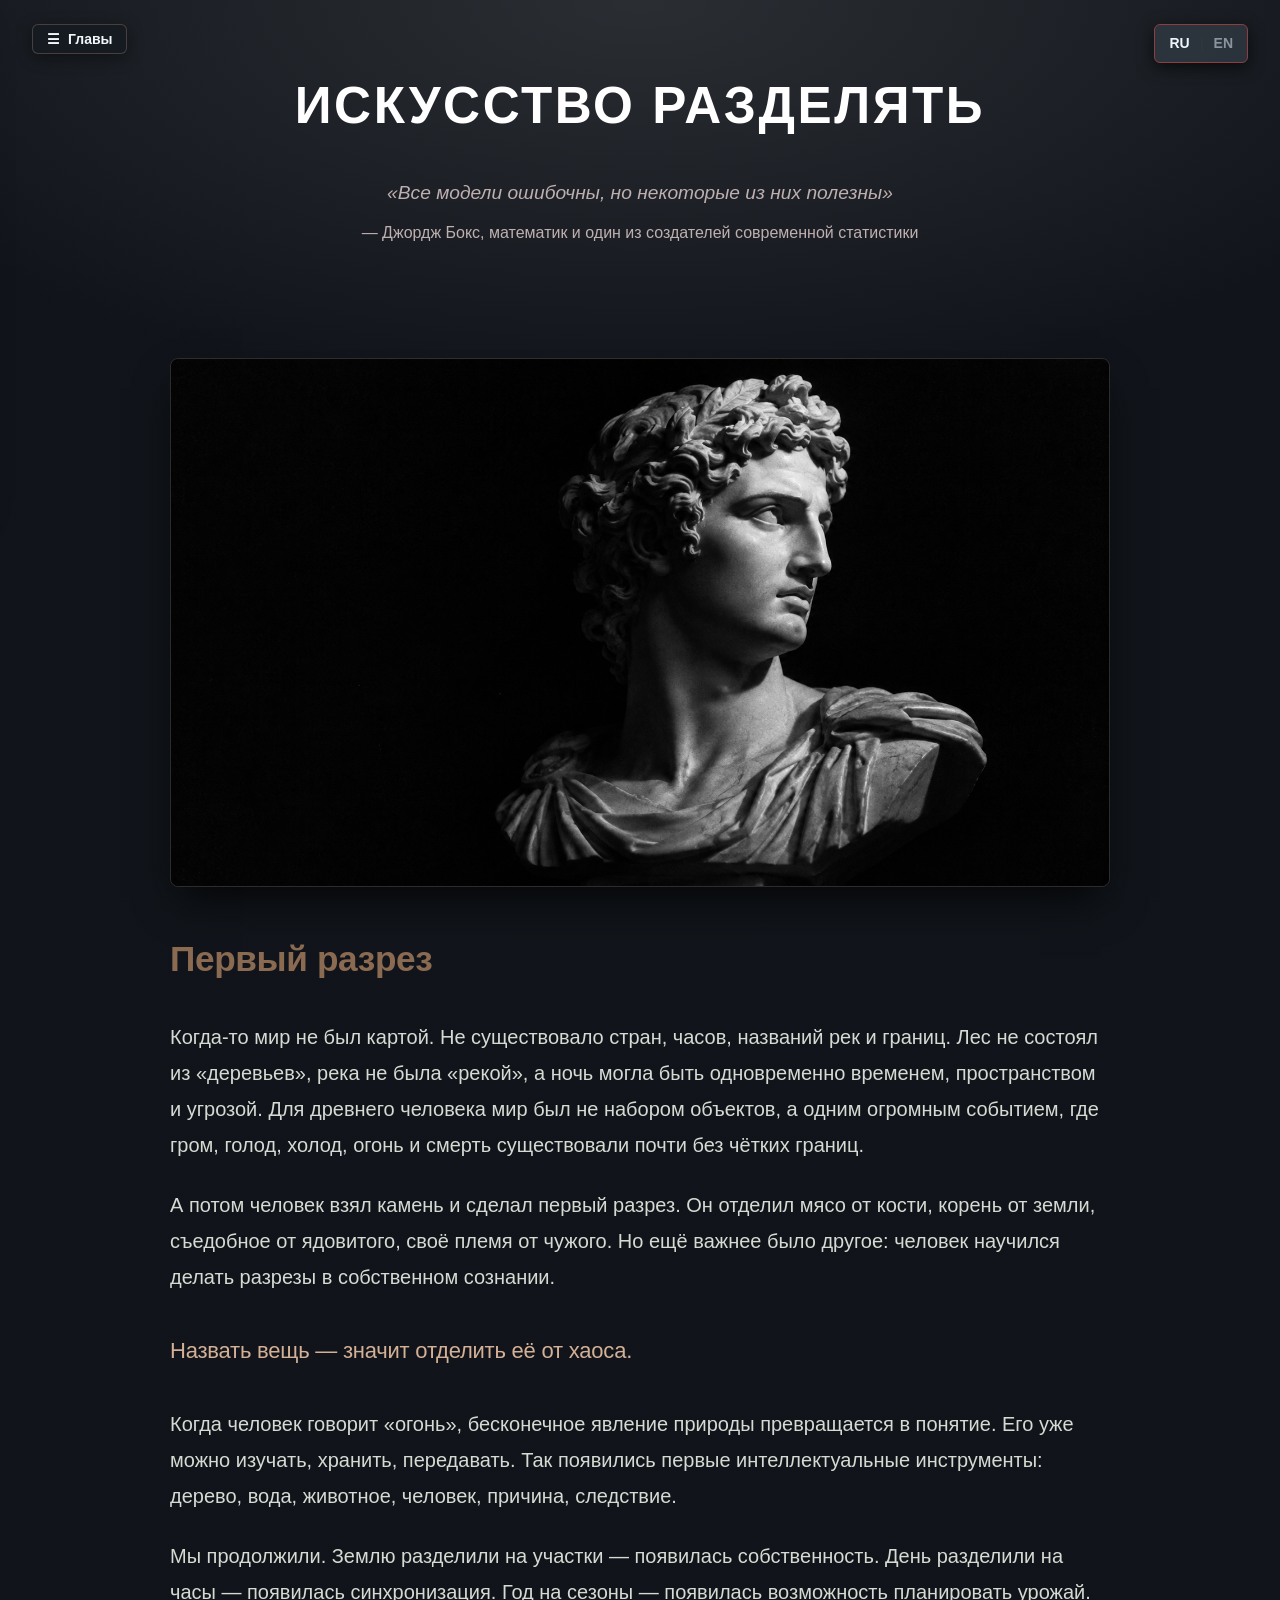
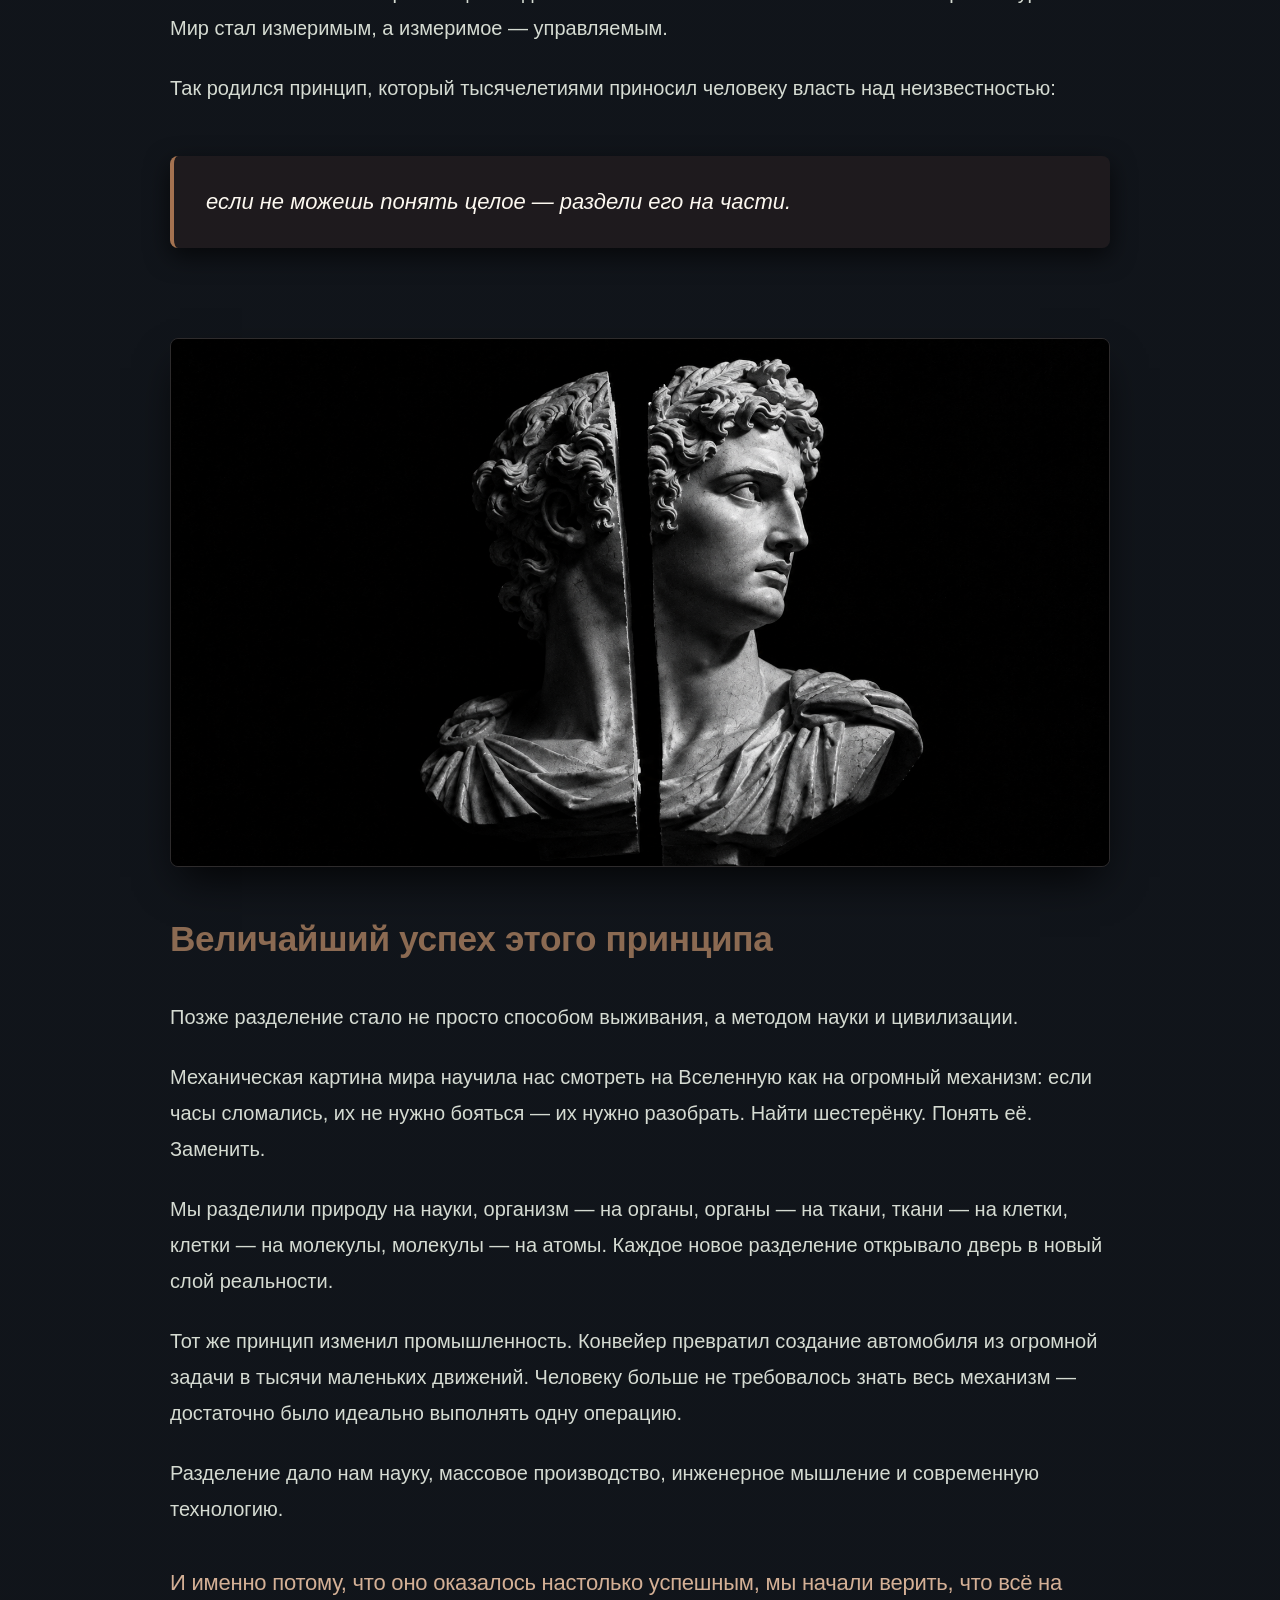
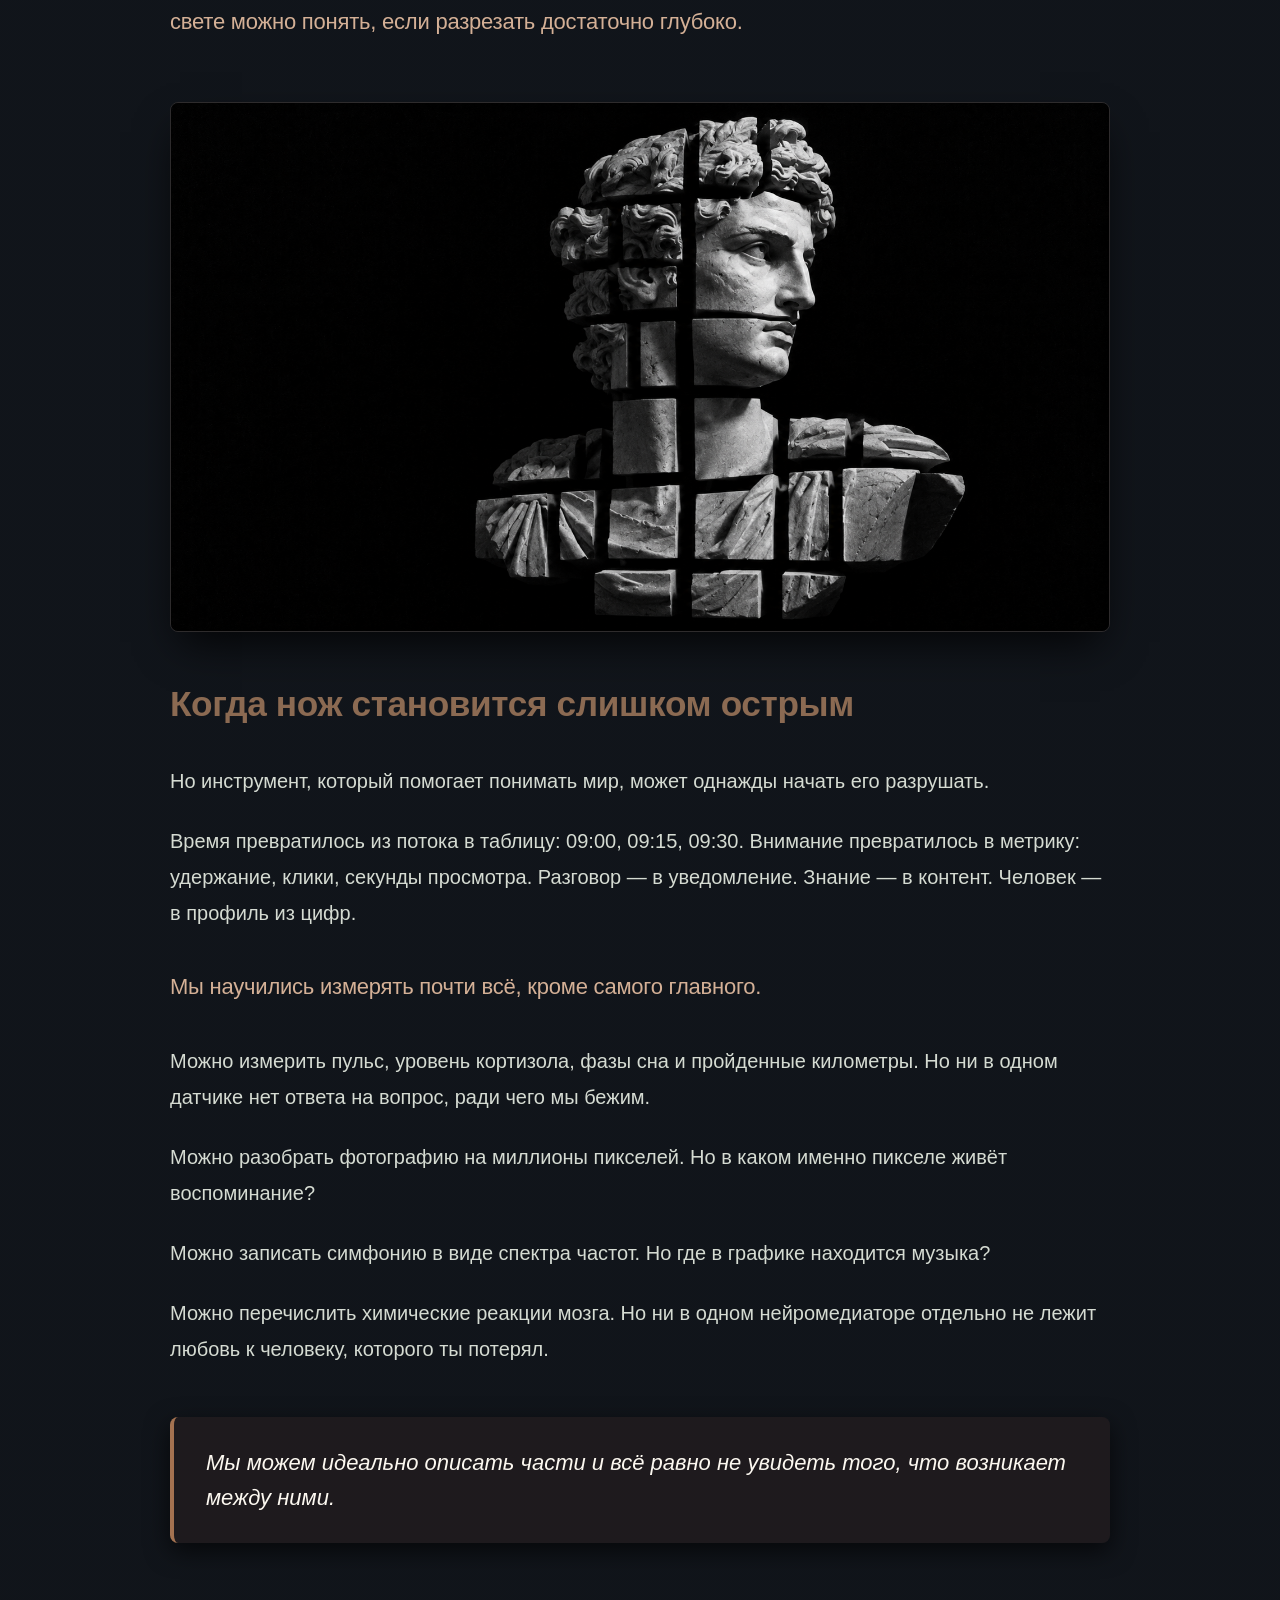
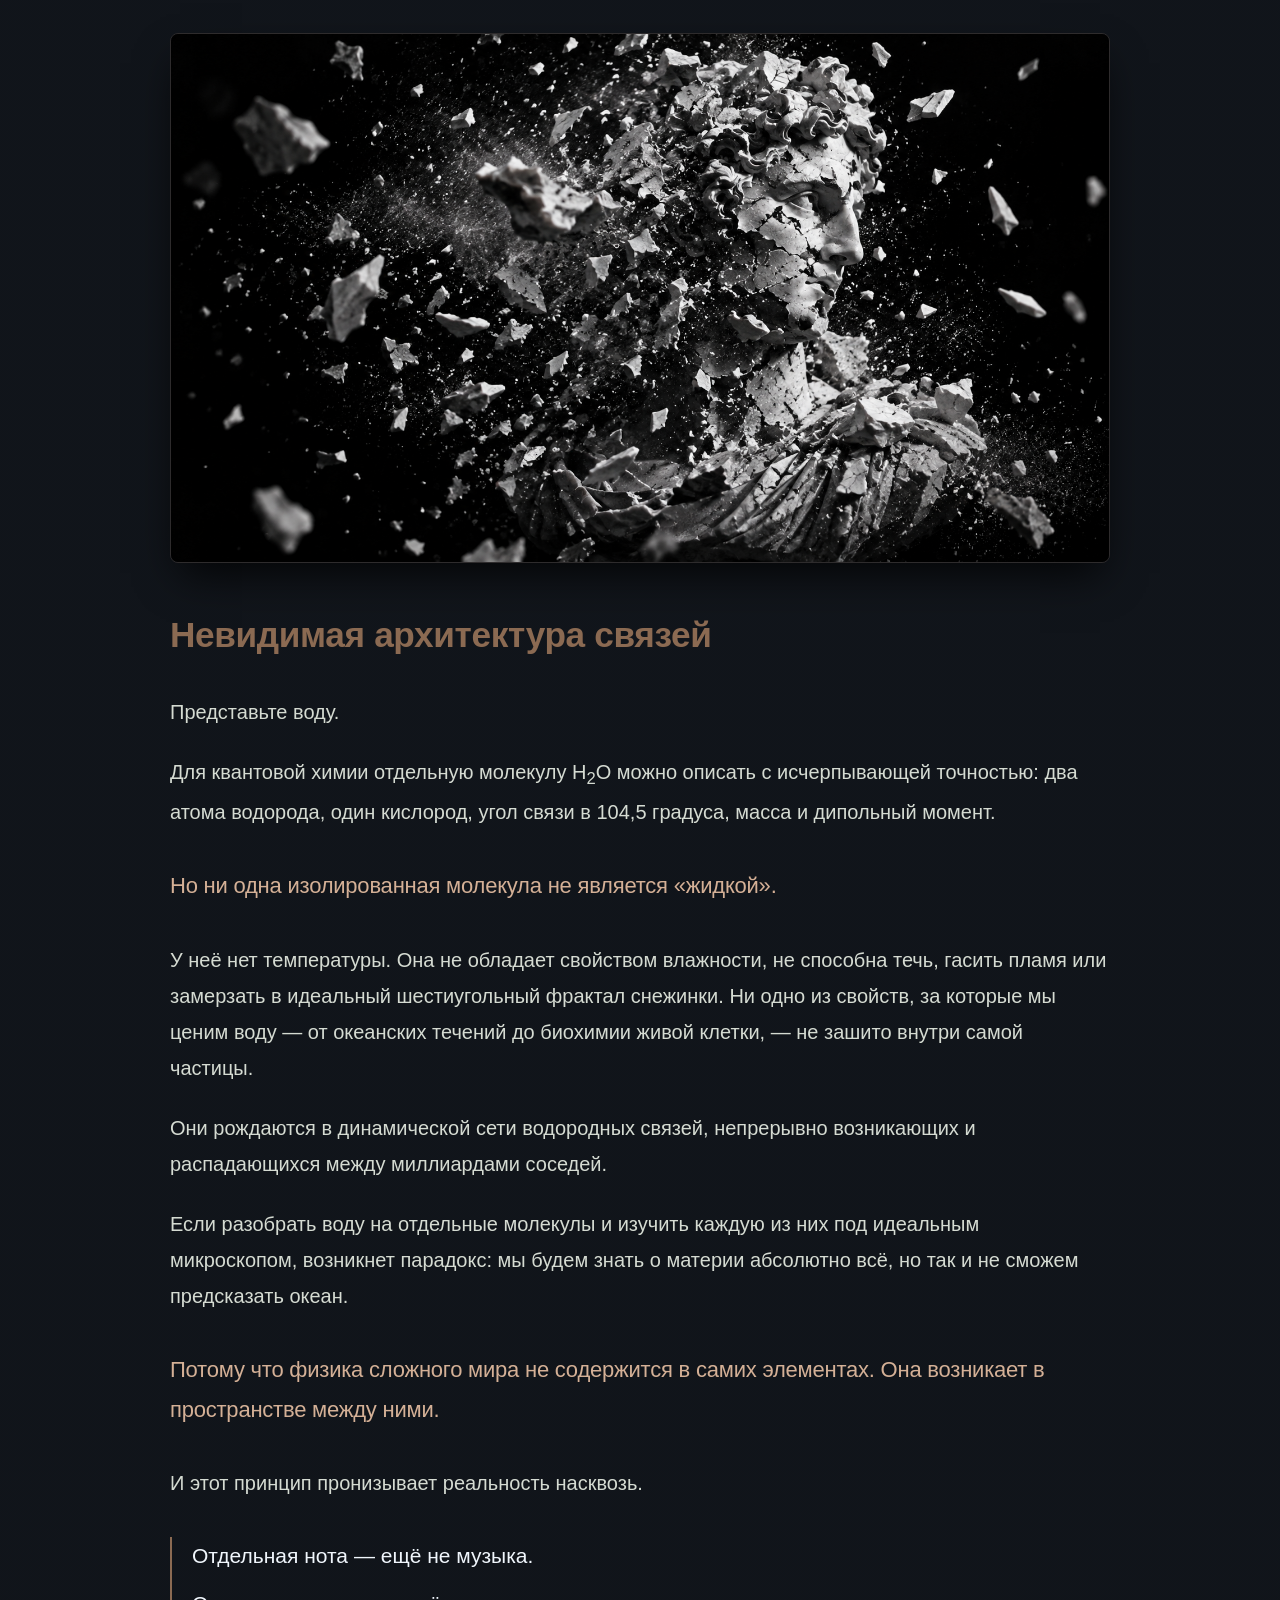
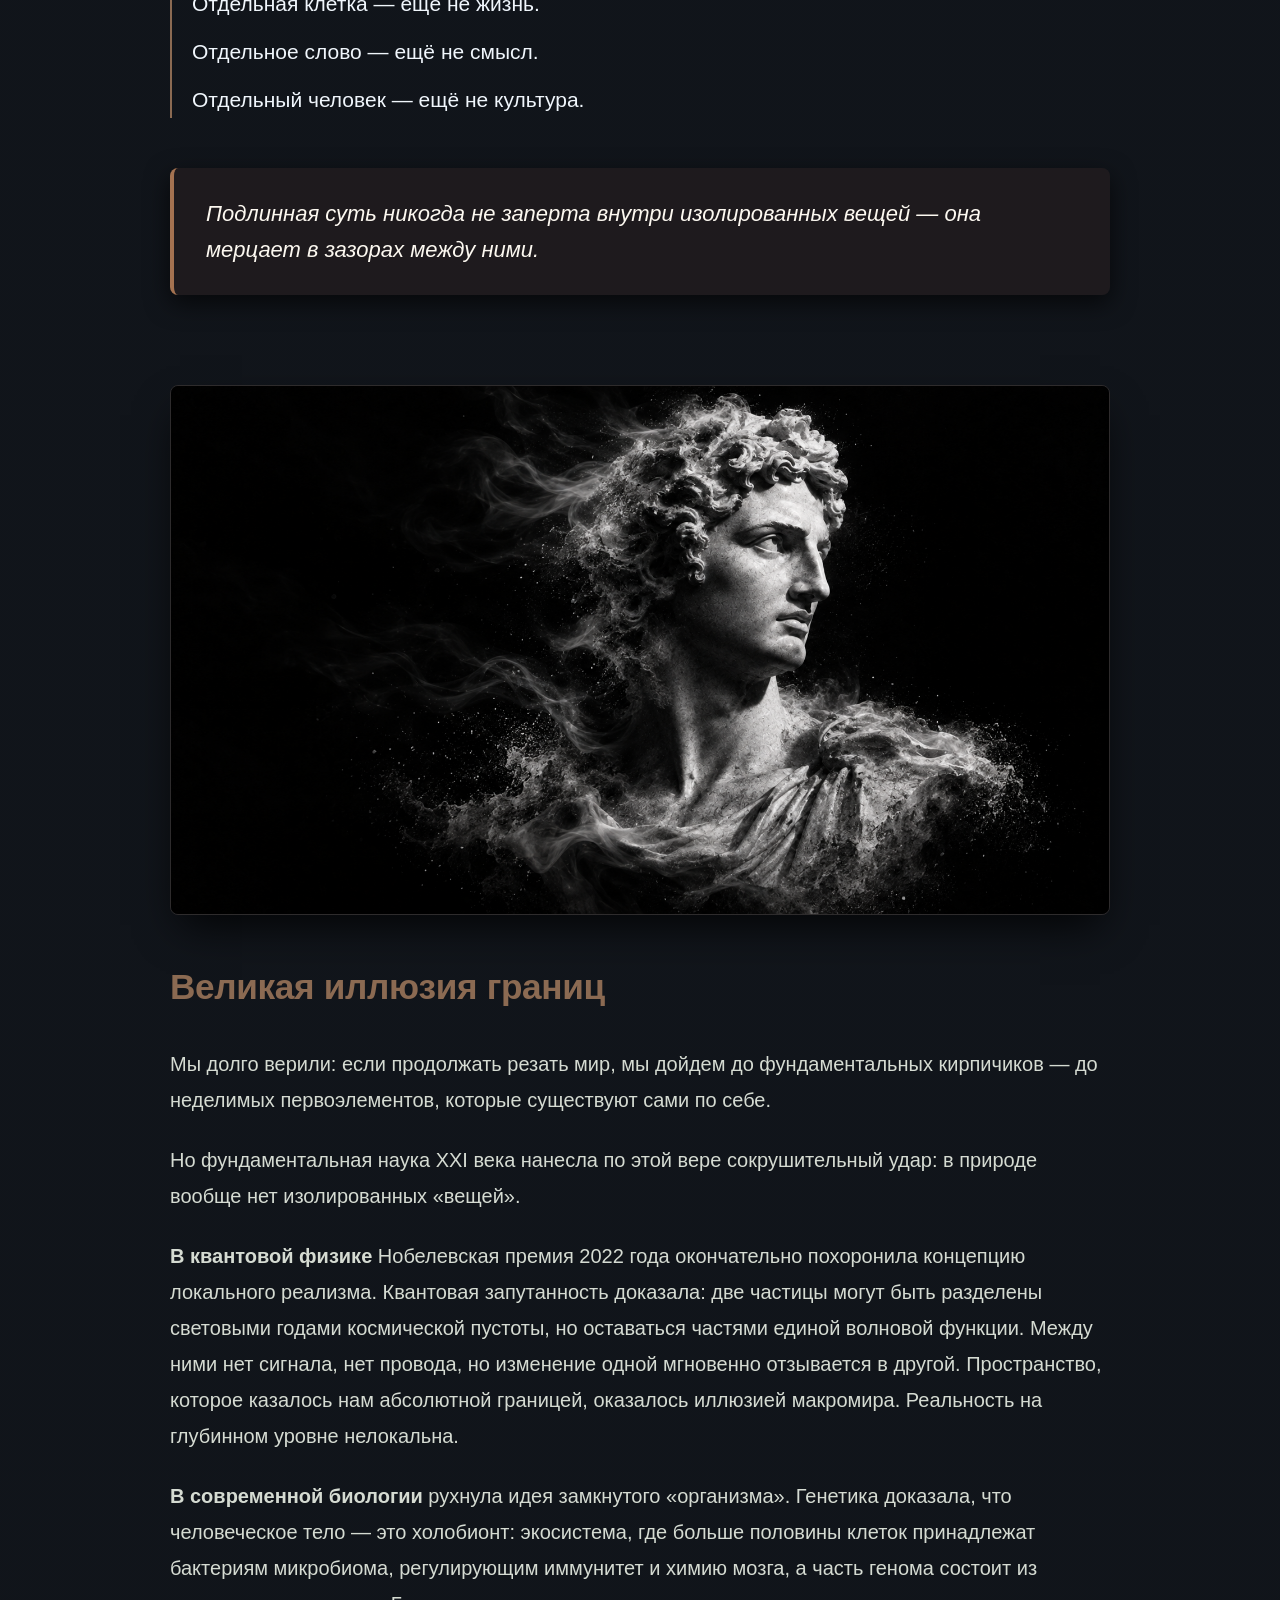
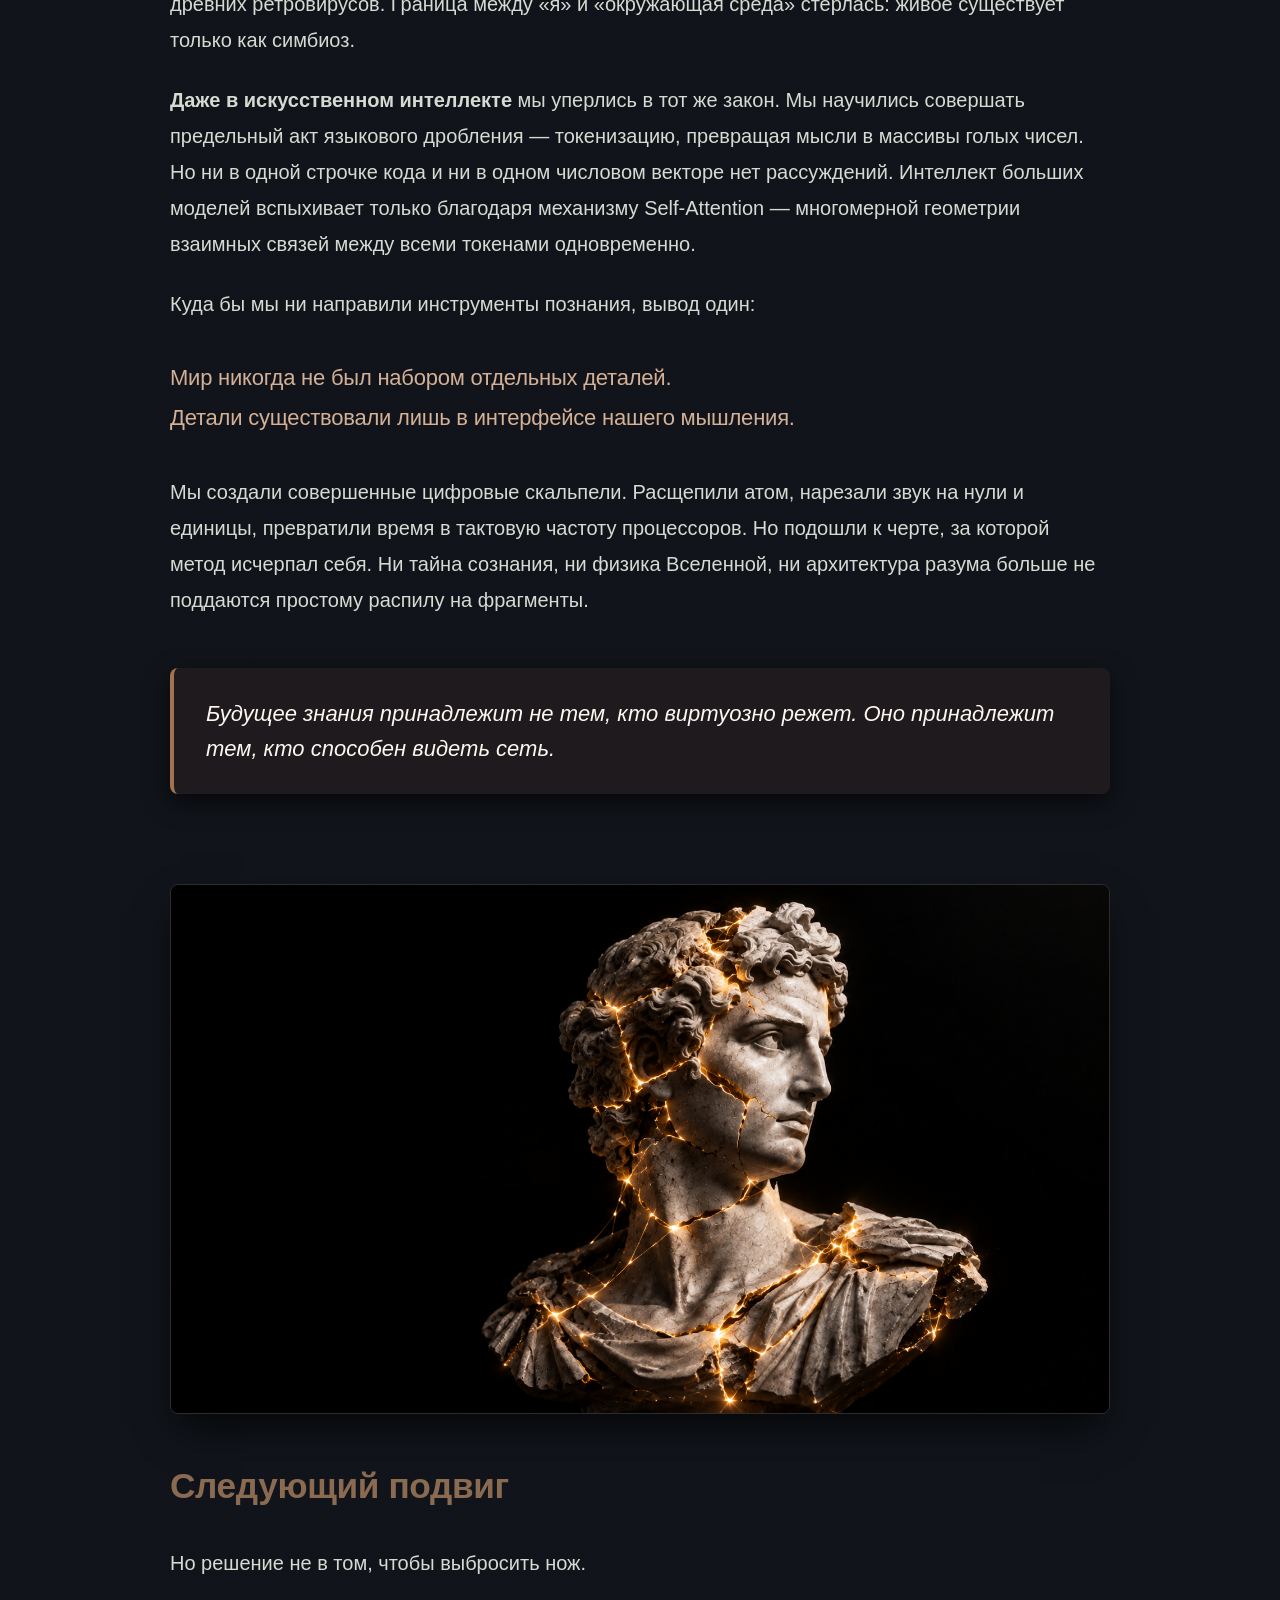
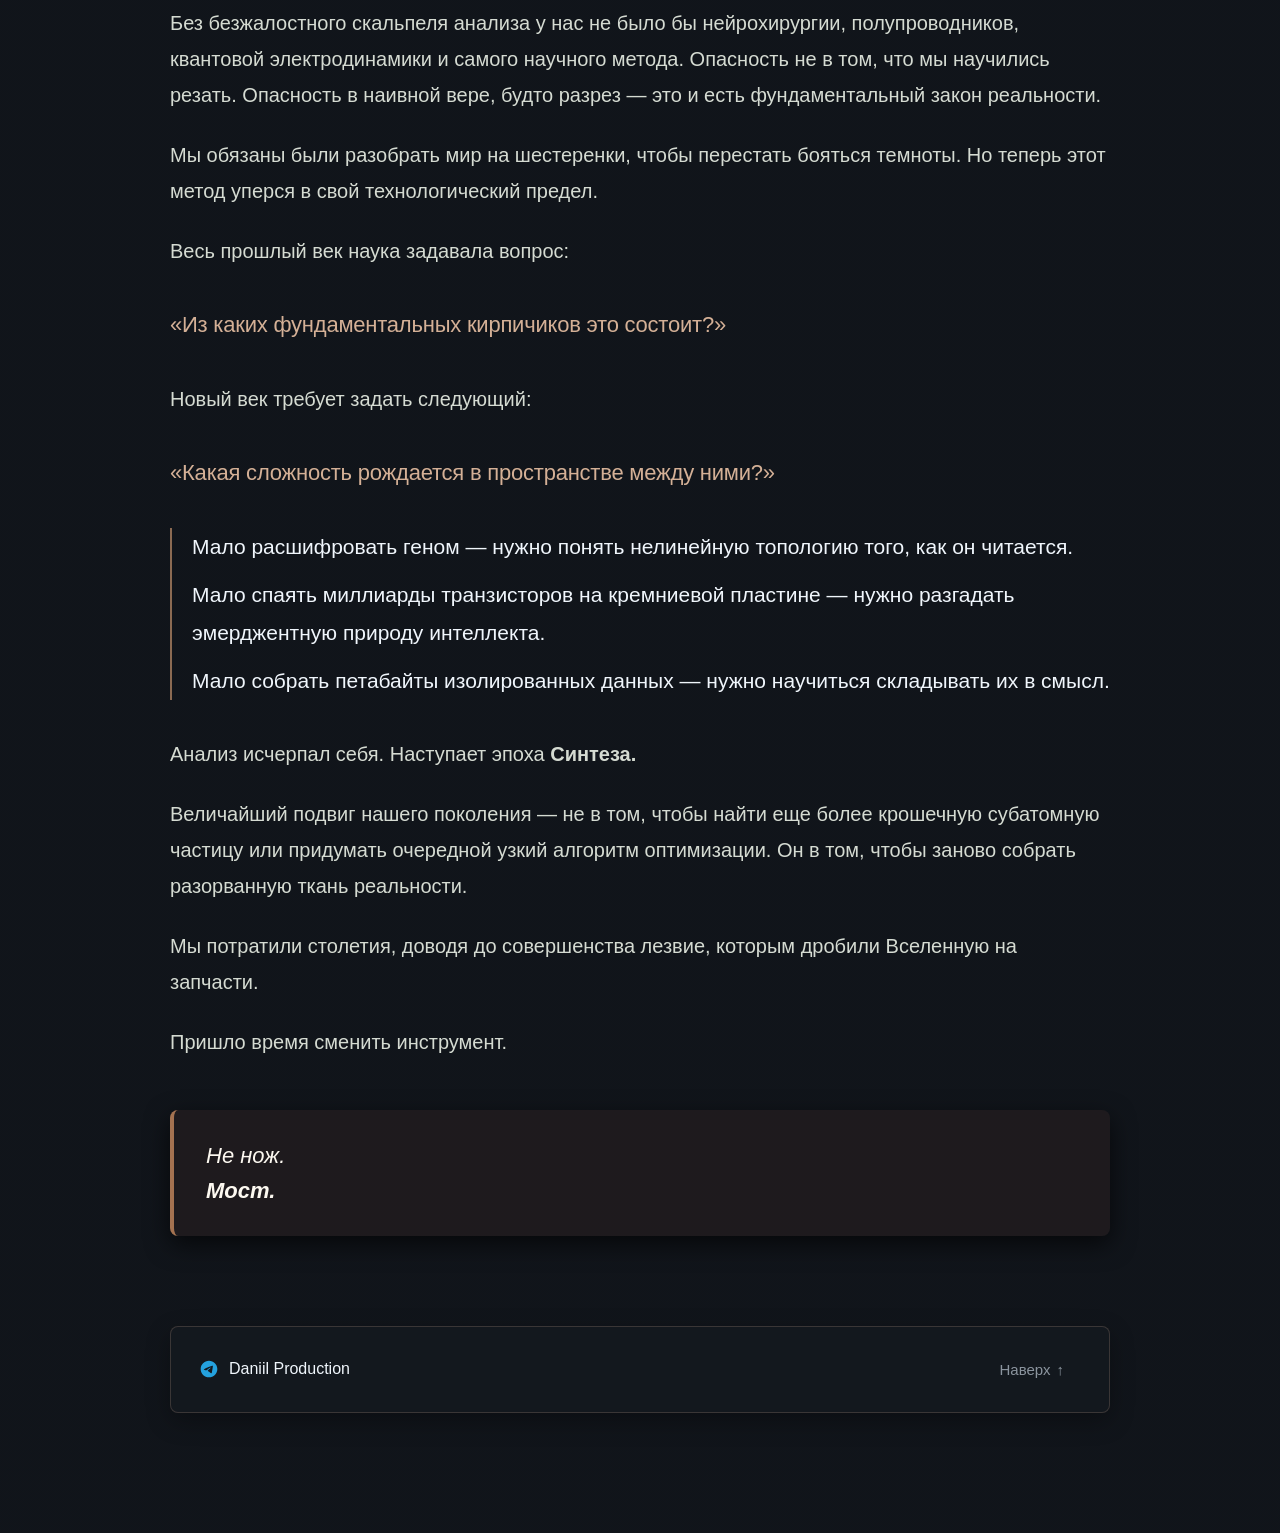
==== ru/index.html @ e8a57558 "Add files via upload" ====
<!DOCTYPE html>
<html lang="ru">
<head>
    <meta charset="UTF-8">
    <meta name="viewport" content="width=device-width, initial-scale=1.0">
    <meta name="description" content="Тысячелетиями человек подчинял мир с помощью одного правила: если не можешь понять целое — раздели его на части. Но что происходит, когда разрез доходит до предела?">
    <meta name="robots" content="index, follow">
    <meta name="yandex-verification" content="59affaaf15dfb2dc" />
    <meta property="og:title" content="Искусство разделять">
    <meta property="og:description" content="Тысячелетиями человек подчинял мир с помощью одного правила: если не можешь понять целое — раздели его на части. Но что происходит, когда разрез доходит до предела?">
    <meta property="og:type" content="website">
    <meta property="og:url" content="https://division.daniilproduction.com/ru/">
    <meta property="og:image" content="https://division.daniilproduction.com/img/1.png">
    <meta property="og:image:width" content="1024">
    <meta property="og:image:height" content="1024">

    <meta name="twitter:card" content="summary_large_image">
    <meta name="twitter:title" content="Искусство разделять">
    <meta name="twitter:description" content="Тысячелетиями человек подчинял мир с помощью одного правила: если не можешь понять целое — раздели его на части. Но что происходит, когда разрез доходит до предела?">
    <meta name="twitter:image" content="https://division.daniilproduction.com/img/1.png">

    <title>Искусство разделять</title>
    <link rel="icon" href="/img/icon.svg" type="image/svg+xml">
    <link rel="stylesheet" href="/style.css">

    <link rel="canonical" href="https://division.daniilproduction.com/ru/">
    <link rel="alternate" hreflang="ru" href="https://division.daniilproduction.com/ru/">
    <link rel="alternate" hreflang="en" href="https://division.daniilproduction.com/">
    <link rel="alternate" hreflang="x-default" href="https://division.daniilproduction.com/">

    <script type="application/ld+json">
    {
        "@context": "https://schema.org",
        "@type": "Article",
        "headline": "Искусство разделять",
        "image": "https://division.daniilproduction.com/img/1.png",
        "inLanguage": "ru",
        "author": {
            "@type": "Person",
            "name": "Daniil"
        },
        "publisher": {
            "@type": "Organization",
            "name": "Daniil Production"
        }
    }
    </script>
</head>

<body>
    <button id="menu-toggle" class="menu-toggle-btn" aria-label="Открыть оглавление">
        <span class="menu-icon">☰</span>
        <span class="menu-text">Главы</span>
    </button>
    <div id="sidebar-overlay" class="sidebar-overlay"></div>
    <aside id="sidebar" class="sidebar-card">
        <div class="sidebar-header">
            <span class="sidebar-title">ОГЛАВЛЕНИЕ</span>
            <button id="menu-close" class="sidebar-close-btn">&times;</button>
        </div>
        
        <nav class="sidebar-nav">
            <a href="#chapter-1" class="sidebar-link">
                <span class="ch-num">1</span>
                <span class="ch-name">Первый разрез</span>
            </a>
            <a href="#chapter-2" class="sidebar-link">
                <span class="ch-num">2</span>
                <span class="ch-name">Величайший успех</span>
            </a>
            <a href="#chapter-3" class="sidebar-link">
                <span class="ch-num">3</span>
                <span class="ch-name">Слишком острый нож</span>
            </a>
            <a href="#chapter-4" class="sidebar-link">
                <span class="ch-num">4</span>
                <span class="ch-name">Архитектура связей</span>
            </a>
            <a href="#chapter-5" class="sidebar-link">
                <span class="ch-num">5</span>
                <span class="ch-name">Иллюзия границ</span>
            </a>
            <a href="#chapter-6" class="sidebar-link">
                <span class="ch-num">6</span>
                <span class="ch-name">Следующий подвиг</span>
            </a>
        </nav>
    </aside>

    <div id="progress-bar"></div>
    <div class="top-lang-switch">
        <a class="lang-btn active">RU</a>
        <span class="lang-divider">|</span>
        <a href="/" class="lang-btn">EN</a>
    </div>
    <header>
        <h1>ИСКУССТВО РАЗДЕЛЯТЬ</h1>
        <blockquote class="epigraph">
            <p class="epigraph-text">«Все модели ошибочны, но некоторые из них полезны»</p>
            <cite class="epigraph-author">— Джордж Бокс, математик и один из создателей современной статистики</cite>
        </blockquote>
    </header>

    <main class="container">
        <section class="chapter" id="chapter-1">
            <img src="/img/1.png" alt="Первый разрез" class="chapter-img">
            <h2>Первый разрез</h2>
            <p>Когда-то мир не был картой. Не существовало стран, часов, названий рек и границ. Лес не состоял из «деревьев», река не была «рекой», а ночь могла быть одновременно временем, пространством и угрозой. Для древнего человека мир был не набором объектов, а одним огромным событием, где гром, голод, холод, огонь и смерть существовали почти без чётких границ.</p>
            <p>А потом человек взял камень и сделал первый разрез. Он отделил мясо от кости, корень от земли, съедобное от ядовитого, своё племя от чужого. Но ещё важнее было другое: человек научился делать разрезы в собственном сознании.</p>
            <p class="highlight">Назвать вещь — значит отделить её от хаоса.</p>
            <p>Когда человек говорит «огонь», бесконечное явление природы превращается в понятие. Его уже можно изучать, хранить, передавать. Так появились первые интеллектуальные инструменты: дерево, вода, животное, человек, причина, следствие.</p>
            <p>Мы продолжили. Землю разделили на участки — появилась собственность. День разделили на часы — появилась синхронизация. Год на сезоны — появилась возможность планировать урожай. Мир стал измеримым, а измеримое — управляемым.</p>
            <p>Так родился принцип, который тысячелетиями приносил человеку власть над неизвестностью:</p>
            <blockquote class="manifesto">
                <p>если не можешь понять целое — раздели его на части.</p>
            </blockquote>
        </section>

        <section class="chapter" id="chapter-2">
            <img src="/img/2.png" alt="Величайший успех этого принципа" class="chapter-img">
            <h2>Величайший успех этого принципа</h2>
            <p>Позже разделение стало не просто способом выживания, а методом науки и цивилизации.</p>
            <p>Механическая картина мира научила нас смотреть на Вселенную как на огромный механизм: если часы сломались, их не нужно бояться — их нужно разобрать. Найти шестерёнку. Понять её. Заменить.</p>
            <p>Мы разделили природу на науки, организм — на органы, органы — на ткани, ткани — на клетки, клетки — на молекулы, молекулы — на атомы. Каждое новое разделение открывало дверь в новый слой реальности.</p>
            <p>Тот же принцип изменил промышленность. Конвейер превратил создание автомобиля из огромной задачи в тысячи маленьких движений. Человеку больше не требовалось знать весь механизм — достаточно было идеально выполнять одну операцию.</p>
            <p>Разделение дало нам науку, массовое производство, инженерное мышление и современную технологию.</p>
            <p class="highlight">И именно потому, что оно оказалось настолько успешным, мы начали верить, что всё на свете можно понять, если разрезать достаточно глубоко.</p>
        </section>

        <section class="chapter" id="chapter-3">
            <img src="/img/3.png" alt="Когда нож становится слишком острым" class="chapter-img">
            <h2>Когда нож становится слишком острым</h2>
            <p>Но инструмент, который помогает понимать мир, может однажды начать его разрушать.</p>
            <p>Время превратилось из потока в таблицу: 09:00, 09:15, 09:30. Внимание превратилось в метрику: удержание, клики, секунды просмотра. Разговор — в уведомление. Знание — в контент. Человек — в профиль из цифр.</p>
            <p class="highlight">Мы научились измерять почти всё, кроме самого главного.</p>
            <p>Можно измерить пульс, уровень кортизола, фазы сна и пройденные километры. Но ни в одном датчике нет ответа на вопрос, ради чего мы бежим.</p>
            <p>Можно разобрать фотографию на миллионы пикселей. Но в каком именно пикселе живёт воспоминание?</p>
            <p>Можно записать симфонию в виде спектра частот. Но где в графике находится музыка?</p>
            <p>Можно перечислить химические реакции мозга. Но ни в одном нейромедиаторе отдельно не лежит любовь к человеку, которого ты потерял.</p>
            <blockquote class="manifesto">
                <p>Мы можем идеально описать части и всё равно не увидеть того, что возникает между ними.</p>
            </blockquote>
        </section>


        <section class="chapter" id="chapter-4">
            <img src="/img/4.png" alt="Невидимая архитектура связей" class="chapter-img">
            <h2>Невидимая архитектура связей</h2>
            <p>Представьте воду.</p>
            <p>Для квантовой химии отдельную молекулу H<sub>2</sub>O можно описать с исчерпывающей точностью: два атома водорода, один кислород, угол связи в 104,5 градуса, масса и дипольный момент.</p>
            <p class="highlight">Но ни одна изолированная молекула не является «жидкой».</p>
            <p>У неё нет температуры. Она не обладает свойством влажности, не способна течь, гасить пламя или замерзать в идеальный шестиугольный фрактал снежинки. Ни одно из свойств, за которые мы ценим воду — от океанских течений до биохимии живой клетки, — не зашито внутри самой частицы.</p>
            <p>Они рождаются в динамической сети водородных связей, непрерывно возникающих и распадающихся между миллиардами соседей.</p>
            <p>Если разобрать воду на отдельные молекулы и изучить каждую из них под идеальным микроскопом, возникнет парадокс: мы будем знать о материи абсолютно всё, но так и не сможем предсказать океан.</p>
            <p class="highlight">Потому что физика сложного мира не содержится в самих элементах. Она возникает в пространстве между ними.</p>
            <p>И этот принцип пронизывает реальность насквозь.</p>
            <div class="rhythm-block">
                <p>Отдельная нота — ещё не музыка.</p>
                <p>Отдельная клетка — ещё не жизнь.</p>
                <p>Отдельное слово — ещё не смысл.</p>
                <p>Отдельный человек — ещё не культура.</p>
            </div>
            <blockquote class="manifesto">
                <p>Подлинная суть никогда не заперта внутри изолированных вещей — она мерцает в зазорах между ними.</p>
            </blockquote>
        </section>

        <section class="chapter" id="chapter-5">
            <img src="/img/5.png" alt="Великая иллюзия границ" class="chapter-img">
            <h2>Великая иллюзия границ</h2>
            <p>Мы долго верили: если продолжать резать мир, мы дойдем до фундаментальных кирпичиков — до неделимых первоэлементов, которые существуют сами по себе.</p>
            <p>Но фундаментальная наука XXI века нанесла по этой вере сокрушительный удар: в природе вообще нет изолированных «вещей».</p>
            <p><strong>В квантовой физике</strong> Нобелевская премия 2022 года окончательно похоронила концепцию локального реализма. Квантовая запутанность доказала: две частицы могут быть разделены световыми годами космической пустоты, но оставаться частями единой волновой функции. Между ними нет сигнала, нет провода, но изменение одной мгновенно отзывается в другой. Пространство, которое казалось нам абсолютной границей, оказалось иллюзией макромира. Реальность на глубинном уровне нелокальна.</p>
            <p><strong>В современной биологии</strong> рухнула идея замкнутого «организма». Генетика доказала, что человеческое тело — это холобионт: экосистема, где больше половины клеток принадлежат бактериям микробиома, регулирующим иммунитет и химию мозга, а часть генома состоит из древних ретровирусов. Граница между «я» и «окружающая среда» стерлась: живое существует только как симбиоз.</p>
            <p><strong>Даже в искусственном интеллекте</strong> мы уперлись в тот же закон. Мы научились совершать предельный акт языкового дробления — токенизацию, превращая мысли в массивы голых чисел. Но ни в одной строчке кода и ни в одном числовом векторе нет рассуждений. Интеллект больших моделей вспыхивает только благодаря механизму Self-Attention — многомерной геометрии взаимных связей между всеми токенами одновременно.</p>
            <p>Куда бы мы ни направили инструменты познания, вывод один:</p>
            <p class="highlight">Мир никогда не был набором отдельных деталей.<br>Детали существовали лишь в интерфейсе нашего мышления.</p>
            <p>Мы создали совершенные цифровые скальпели. Расщепили атом, нарезали звук на нули и единицы, превратили время в тактовую частоту процессоров. Но подошли к черте, за которой метод исчерпал себя. Ни тайна сознания, ни физика Вселенной, ни архитектура разума больше не поддаются простому распилу на фрагменты.</p>
            <blockquote class="manifesto">
                <p>Будущее знания принадлежит не тем, кто виртуозно режет. Оно принадлежит тем, кто способен видеть сеть.</p>
            </blockquote>
        </section>

        <section class="chapter" id="chapter-6">
            <img src="/img/6.png" alt="Следующий подвиг" class="chapter-img">
            <h2>Следующий подвиг</h2>
            <p>Но решение не в том, чтобы выбросить нож.</p>
            <p>Без безжалостного скальпеля анализа у нас не было бы нейрохирургии, полупроводников, квантовой электродинамики и самого научного метода. Опасность не в том, что мы научились резать. Опасность в наивной вере, будто разрез — это и есть фундаментальный закон реальности.</p>
            <p>Мы обязаны были разобрать мир на шестеренки, чтобы перестать бояться темноты. Но теперь этот метод уперся в свой технологический предел.</p>
            <p>Весь прошлый век наука задавала вопрос:</p>
            <p class="highlight">«Из каких фундаментальных кирпичиков это состоит?»</p>
            <p>Новый век требует задать следующий:</p>
            <p class="highlight">«Какая сложность рождается в пространстве между ними?»</p>
            <div class="rhythm-block">
                <p>Мало расшифровать геном — нужно понять нелинейную топологию того, как он читается.</p>
                <p>Мало спаять миллиарды транзисторов на кремниевой пластине — нужно разгадать эмерджентную природу интеллекта.</p>
                <p>Мало собрать петабайты изолированных данных — нужно научиться складывать их в смысл.</p>
            </div>
            <p>Анализ исчерпал себя. Наступает эпоха <strong>Синтеза.</strong></p>
            <p>Величайший подвиг нашего поколения — не в том, чтобы найти еще более крошечную субатомную частицу или придумать очередной узкий алгоритм оптимизации. Он в том, чтобы заново собрать разорванную ткань реальности.</p>
            <p>Мы потратили столетия, доводя до совершенства лезвие, которым дробили Вселенную на запчасти.</p>
            <p>Пришло время сменить инструмент.</p>
            <blockquote class="manifesto">
                <p>Не нож.<br><strong>Мост.</strong></p>
            </blockquote>
        </section>

        <footer class="site-footer">
            <a href="https://t.me/DaniilProduction" target="_blank" rel="noopener noreferrer" class="footer-tg">
                <svg width="20" height="20" viewBox="0 0 24 24" fill="currentColor">
                    <path d="M12 2C6.48 2 2 6.48 2 12s4.48 10 10 10 10-4.48 10-10S17.52 2 12 2zm4.64 6.8c-.15 1.58-.8 5.42-1.13 7.19-.14.75-.42 1-.68 1.03-.58.05-1.02-.38-1.58-.75-.88-.58-1.38-.94-2.23-1.5-.99-.65-.35-1.01.22-1.59.15-.15 2.71-2.48 2.76-2.69a.2.2 0 00-.05-.18c-.06-.05-.14-.03-.21-.02-.09.02-1.49.95-4.22 2.79-.4.27-.76.41-1.08.4-.36-.01-1.04-.2-1.55-.37-.63-.2-1.12-.31-1.08-.66.02-.18.27-.36.75-.55 2.92-1.27 4.86-2.11 5.83-2.51 2.78-1.16 3.35-1.36 3.73-1.36.08 0 .27.02.39.12.1.08.13.19.14.27-.01.06.01.24 0 .38z"/>
                </svg>
                <span>Daniil Production</span>
            </a>
            <a href="#" class="back-to-top">
                <span>Наверх</span>
                <span class="arrow">↑</span>
            </a>
        </footer>
    </main>
    <script src="/script.js"></script>
</body>
</html>
---- style.css ----
html {
    scroll-behavior: smooth;
}

* {
    margin: 0;
    padding: 0;
    box-sizing: border-box;
}

body {
    background-color: #0d1117;
    background-image: radial-gradient(ellipse 70% 400px at 50% 0%, rgb(255 255 255 / 12%), #c4c4c405);
    background-repeat: no-repeat;
    color: #d5dbd2;
    font-family: -apple-system, BlinkMacSystemFont, "Segoe UI", Roboto, sans-serif;
    font-size: 18px;
    line-height: 1.8;
    padding-bottom: 120px;
}

.top-lang-switch {
    position: absolute;
    top: 24px;
    right: 32px;
    z-index: 999;
    display: flex;
    align-items: center;
    gap: 10px;
    background-color: rgb(51 60 71 / 70%); 
    border: 1px solid #8e3e3e;
    padding: 6px 14px;
    border-radius: 6px;
    font-size: 14px;
    font-weight: 600;
    box-shadow: 0 4px 16px rgb(0 0 0 / 69%);
}

.lang-btn {
    color: #8b949e;
    text-decoration: none;
    transition: color 0.15s ease;
}

.lang-btn:hover {
    color: #f0f6fc;
}

.lang-btn.active {
    color: #f0f6fc;
    cursor: default;
}

.lang-divider {
    color: #30363d;
    user-select: none;
}




header {
    text-align: center;
    padding: 60px 20px 50px;
    max-width: 800px;
    margin: 0 auto;
}

header h1 {
    font-size: 3.2rem;
    letter-spacing: 0.05em;
    color: #ffffff;
    margin-bottom: 24px;
    text-transform: uppercase;
}


.epigraph {
    max-width: 600px;
    margin: 0 auto;
    font-style: italic;
    color: #bfb0b0;
}

.epigraph-text {
    font-size: 1.2rem;
    margin-bottom: 8px;
}

.epigraph-author {
    display: block;
    font-size: 1rem;
    font-style: normal;
    color: #bfb0b0;
}



.container {
    max-width: 1000px;
    margin: 0 auto;
    padding: 0 30px;
}

.chapter-img {
    width: 100%;
    height: auto;
    display: block;
    border-radius: 8px;
    margin: 60px 0 40px;
    border: 1px solid rgba(212, 176, 150, 0.15);
    box-shadow: 0 20px 40px -10px rgb(0 0 0 / 81%), 0 0 0 1px rgb(255 255 255 / 0%);
}

.chapter h2 {
    font-size: 2.2rem;
    color: #8b6a52;
    margin-bottom: 28px;
    letter-spacing: -0.01em;
}

.chapter p {
    font-size: 20px;
    line-height: 1.8;
    color: #d5dbd2;
    margin-bottom: 24px;
}

.chapter p.highlight {
    color: #d4b096;
    font-size: 22px;
    font-weight: 500;
    margin: 36px 0;
    letter-spacing: -0.01em;
}

.chapter blockquote.manifesto {
    margin: 50px 0 90px;
    padding: 28px 32px;
    background-color: rgb(50 35 35 / 43%);
    border-left: 4px solid #ffae7399;
    border-radius: 8px;
    
    box-shadow: 0 8px 24px rgb(0 0 0 / 64%);
}

.chapter blockquote.manifesto p {
    color: #fcf8f0;
    font-size: 22px;
    line-height: 1.6;
    font-style: italic;
    margin-bottom: 0;
}


#progress-bar {
    position: fixed;
    top: 0;
    left: 0;
    height: 2px;
    width: 0%;
    background-color: #ffae73;
    box-shadow: 0 0 10px rgba(255, 174, 115, 0.5);
    z-index: 10000;
    transition: width 0.05s ease-out;
}



.rhythm-block {
    margin: 36px 0;
    padding-left: 20px;
    border-left: 2px solid #8b6a52;
}

.rhythm-block p {
    font-size: 21px;
    color: #f0f6fc;
    margin-bottom: 10px;
}

.rhythm-block p:last-child {
    margin-bottom: 0;
}




.site-footer {
    display: flex;
    justify-content: space-between;
    align-items: center;
    margin-top: 80px;
    padding: 20px 28px;
    background-color: rgba(22, 27, 34, 0.6);
    border: 1px solid rgba(212, 176, 150, 0.2);
    border-radius: 8px;
    box-shadow: 0 8px 24px rgba(0, 0, 0, 0.3);
}

.footer-tg {
    display: flex;
    align-items: center;
    gap: 10px;
    color: #f0f6fc;
    text-decoration: none;
    font-size: 16px;
    font-weight: 500;
    transition: color 0.2s ease, transform 0.2s ease;
}

.footer-tg svg {
    color: #24A1DE;
    transition: transform 0.2s ease;
}

.footer-tg:hover {
    color: #ffae73;
}

.footer-tg:hover svg {
    transform: scale(1.1);
}

.back-to-top {
    display: flex;
    align-items: center;
    gap: 6px;
    color: #8b949e;
    text-decoration: none;
    font-size: 15px;
    padding: 8px 16px;
    border-radius: 6px;
    border: 1px solid transparent;
    transition: all 0.2s ease;
}

.back-to-top:hover {
    color: #f0f6fc;
    background-color: rgba(255, 255, 255, 0.05);
    border-color: rgba(255, 255, 255, 0.1);
}

.back-to-top .arrow {
    transition: transform 0.2s ease;
}

.back-to-top:hover .arrow {
    transform: translateY(-2px);
}







.menu-toggle-btn {
    position: fixed;
    top: 24px;
    left: 32px;
    z-index: 998;
    display: flex;
    align-items: center;
    gap: 8px;
    background-color: rgba(22, 27, 34, 0.75);
    border: 1px solid rgba(212, 176, 150, 0.25);
    padding: 6px 14px;
    border-radius: 6px;
    color: #f0f6fc;
    font-size: 14px;
    font-weight: 600;
    cursor: pointer;
    backdrop-filter: blur(8px);
    box-shadow: 0 4px 16px rgba(0, 0, 0, 0.45);
    transition: all 0.2s ease;
}

.menu-toggle-btn:hover {
    border-color: #d4b096;
    color: #ffae73;
}

.sidebar-overlay {
    position: fixed;
    top: 0; left: 0;
    width: 100%; height: 100%;
    background-color: rgba(0, 0, 0, 0.6);
    backdrop-filter: blur(3px);
    z-index: 1000;
    opacity: 0;
    pointer-events: none;
    transition: opacity 0.3s ease;
}

.sidebar-overlay.active {
    opacity: 1;
    pointer-events: auto;
}


.sidebar-card {
    position: fixed;
    top: 20px;
    left: 20px;
    width: 320px;
    max-height: calc(100vh - 40px);
    z-index: 1001;
    
    background-color: rgba(13, 17, 23, 0.94);
    border: 1px solid rgba(212, 176, 150, 0.25);
    border-radius: 12px;
    padding: 24px;
    box-shadow: 0 20px 50px rgba(0, 0, 0, 0.8);
    backdrop-filter: blur(12px);
    transform: translateX(-120%);
    transition: transform 0.35s cubic-bezier(0.16, 1, 0.3, 1);
}

.sidebar-card.active {
    transform: translateX(0);
}

.sidebar-header {
    display: flex;
    justify-content: space-between;
    align-items: center;
    margin-bottom: 24px;
    padding-bottom: 12px;
    border-bottom: 1px solid rgba(255, 255, 255, 0.08);
}

.sidebar-title {
    font-size: 13px;
    font-weight: 700;
    letter-spacing: 0.1em;
    color: #8b6a52;
}

.sidebar-close-btn {
    background: none;
    border: none;
    color: #8b949e;
    font-size: 24px;
    cursor: pointer;
    line-height: 1;
    padding: 0;
    transition: color 0.15s ease;
}

.sidebar-close-btn:hover {
    color: #f0f6fc;
}


.sidebar-nav {
    display: flex;
    flex-direction: column;
    gap: 12px;
}

.sidebar-link {
    display: flex;
    align-items: center;
    gap: 12px;
    padding: 10px 12px;
    border-radius: 6px;
    color: #c9d1d9;
    text-decoration: none;
    font-size: 16px;
    transition: all 0.2s ease;
}

.sidebar-link .ch-num {
    font-size: 13px;
    color: #8b6a52;
    font-weight: 600;
    font-variant-numeric: tabular-nums;
}

.sidebar-link:hover {
    background-color: rgba(255, 255, 255, 0.04);
    color: #f0f6fc;
    transform: translateX(4px);
}

.sidebar-link:hover .ch-num {
    color: #ffae73;
}
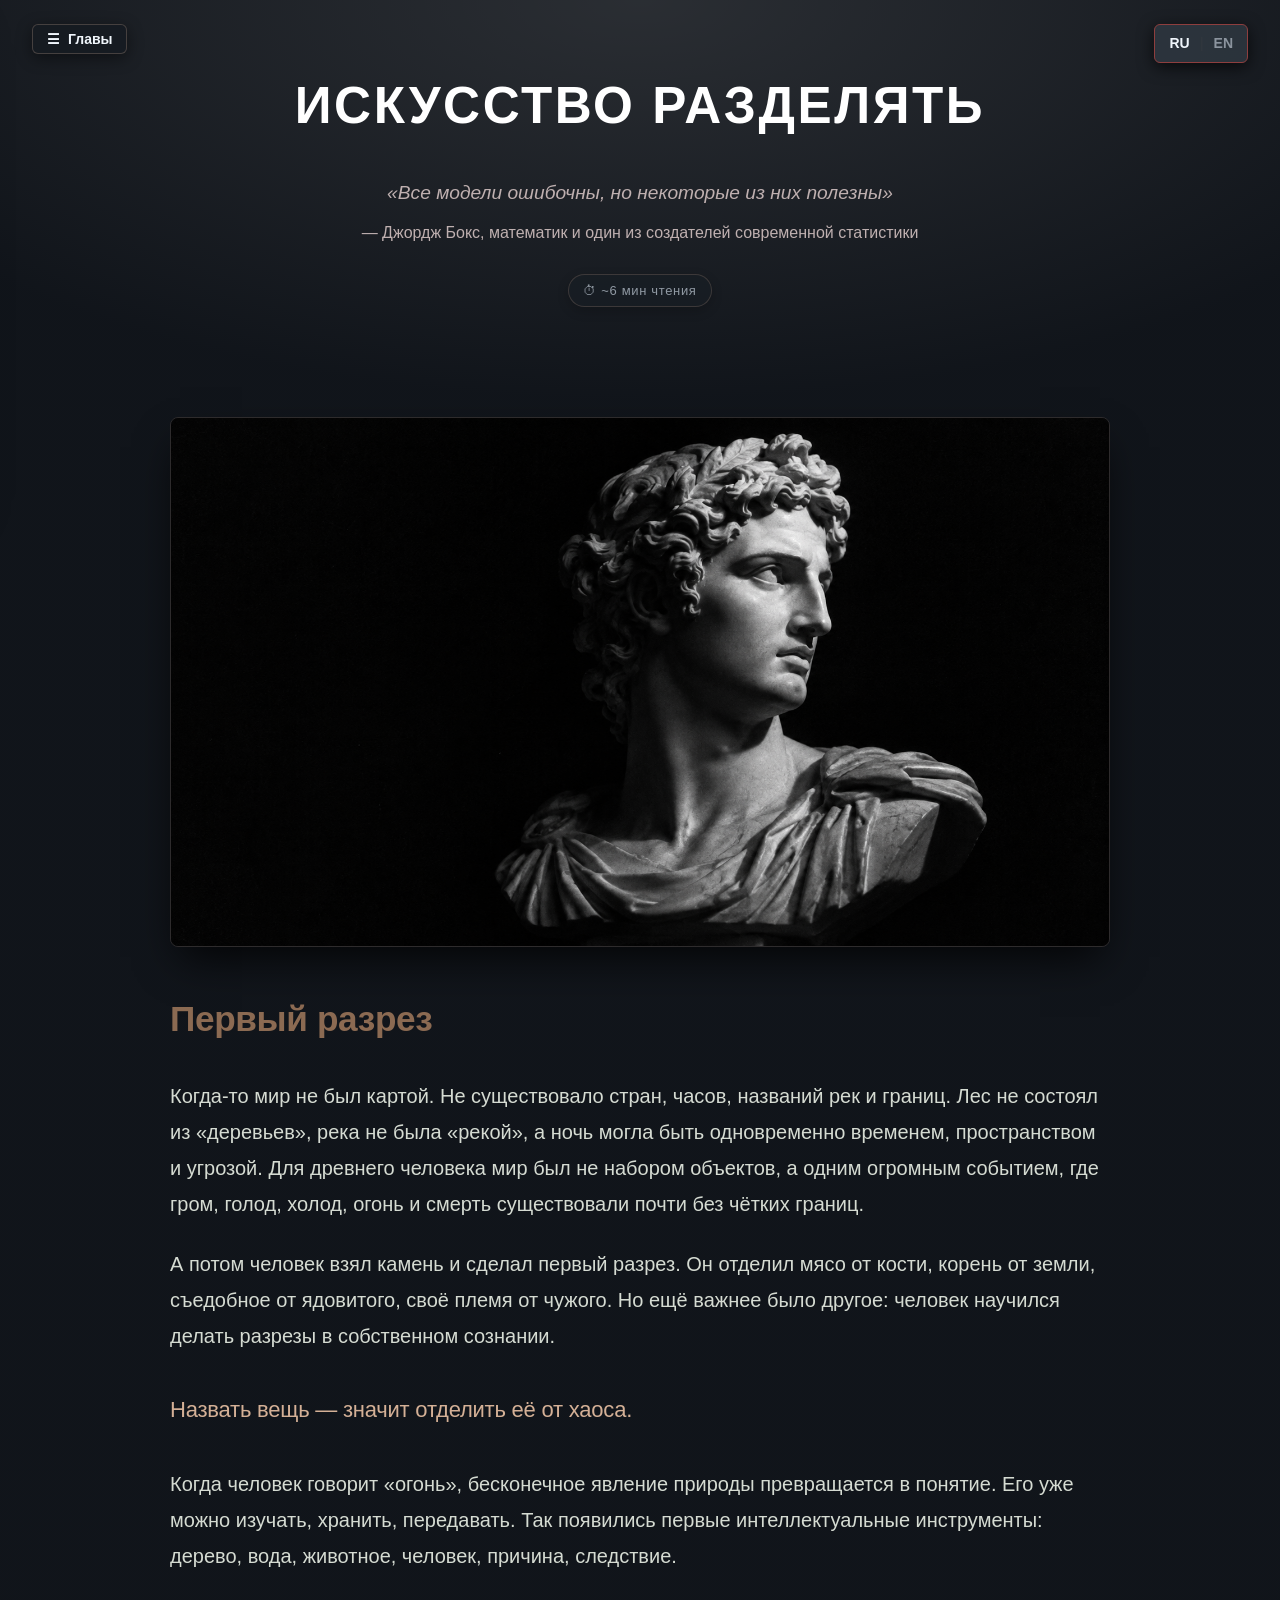
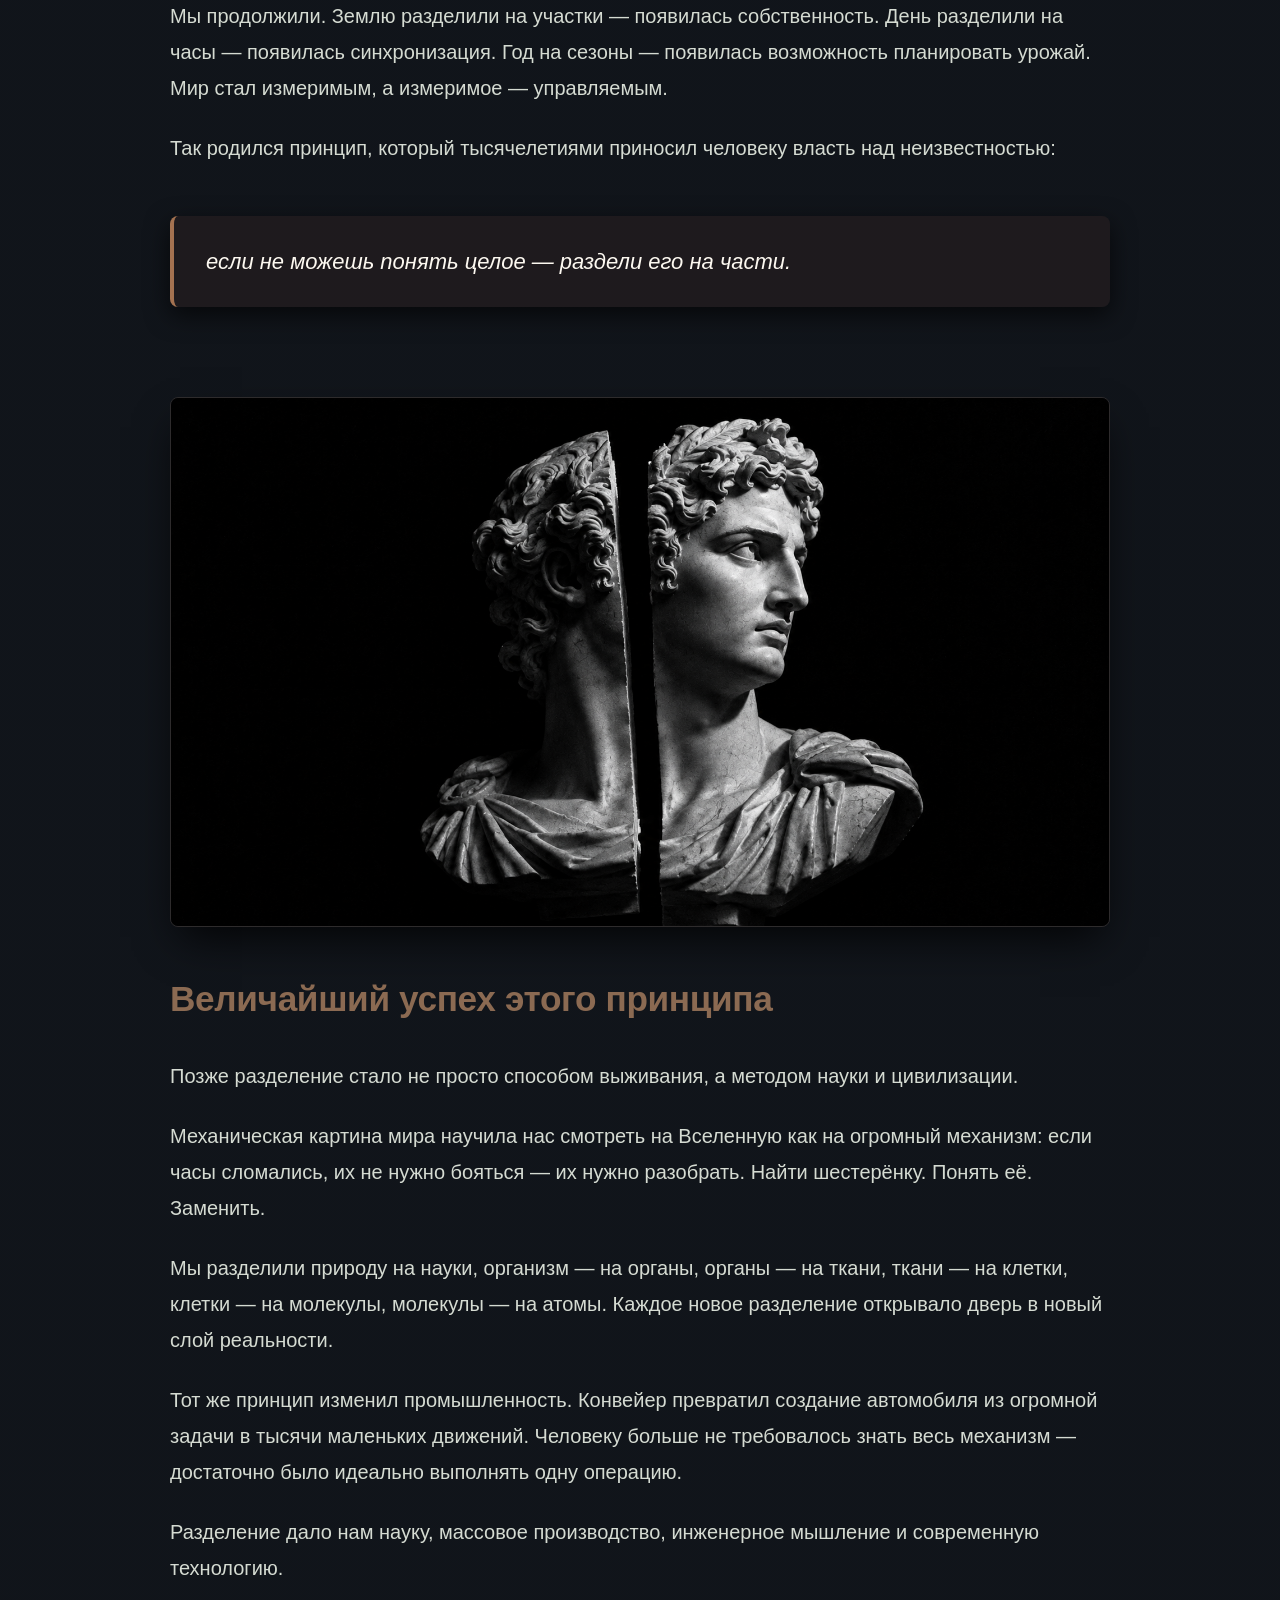
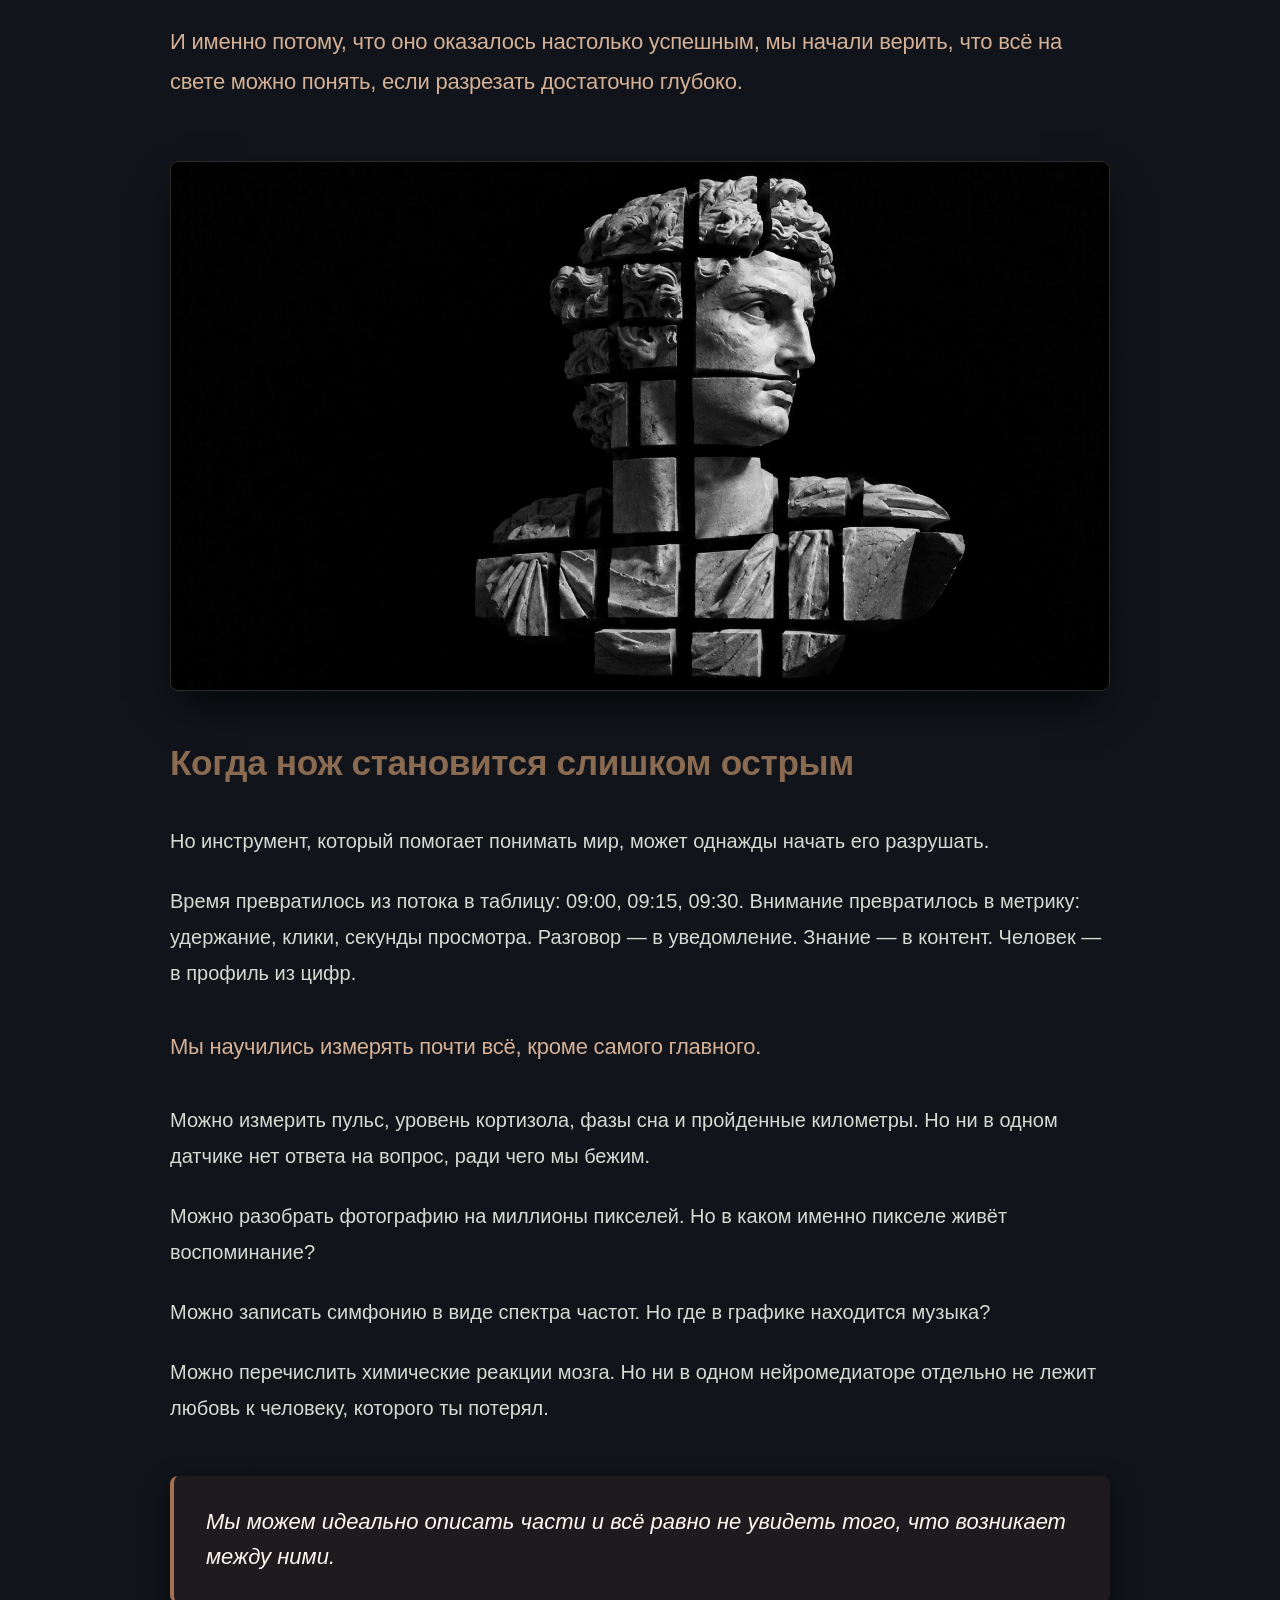
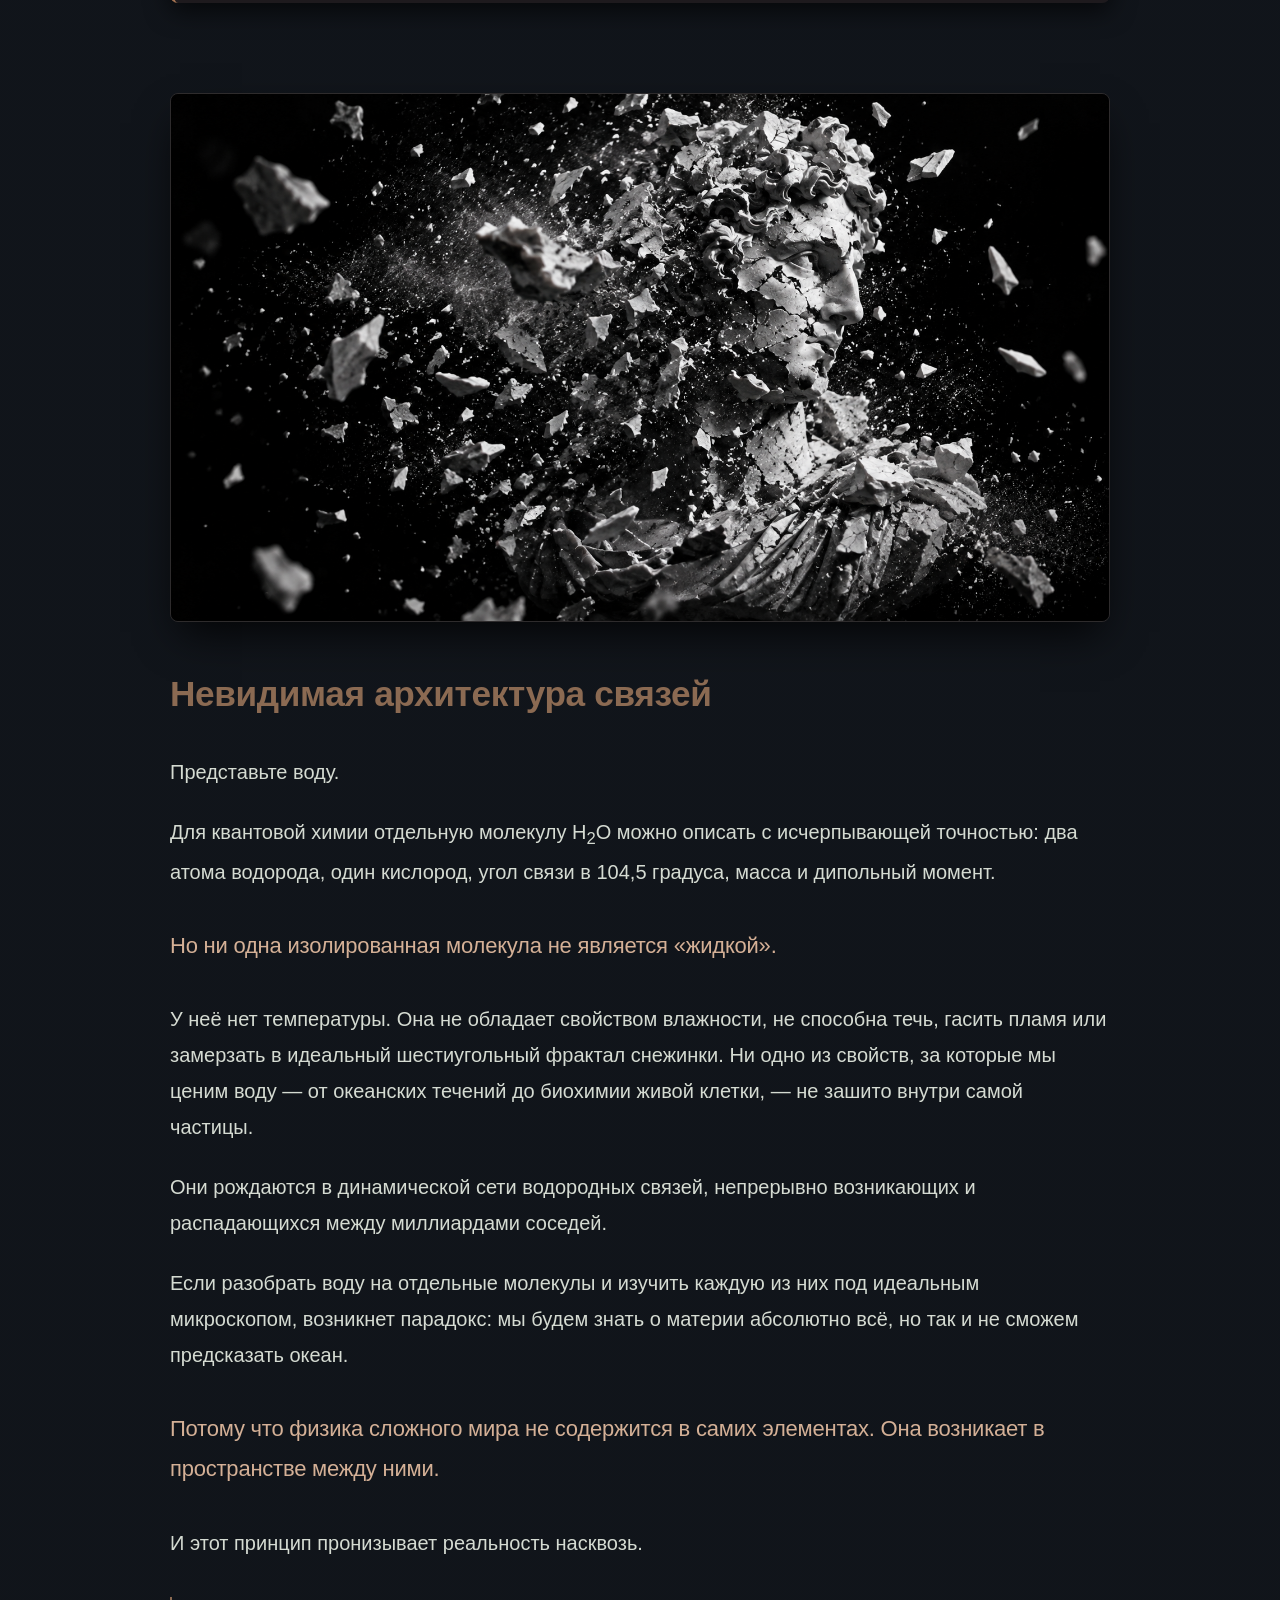
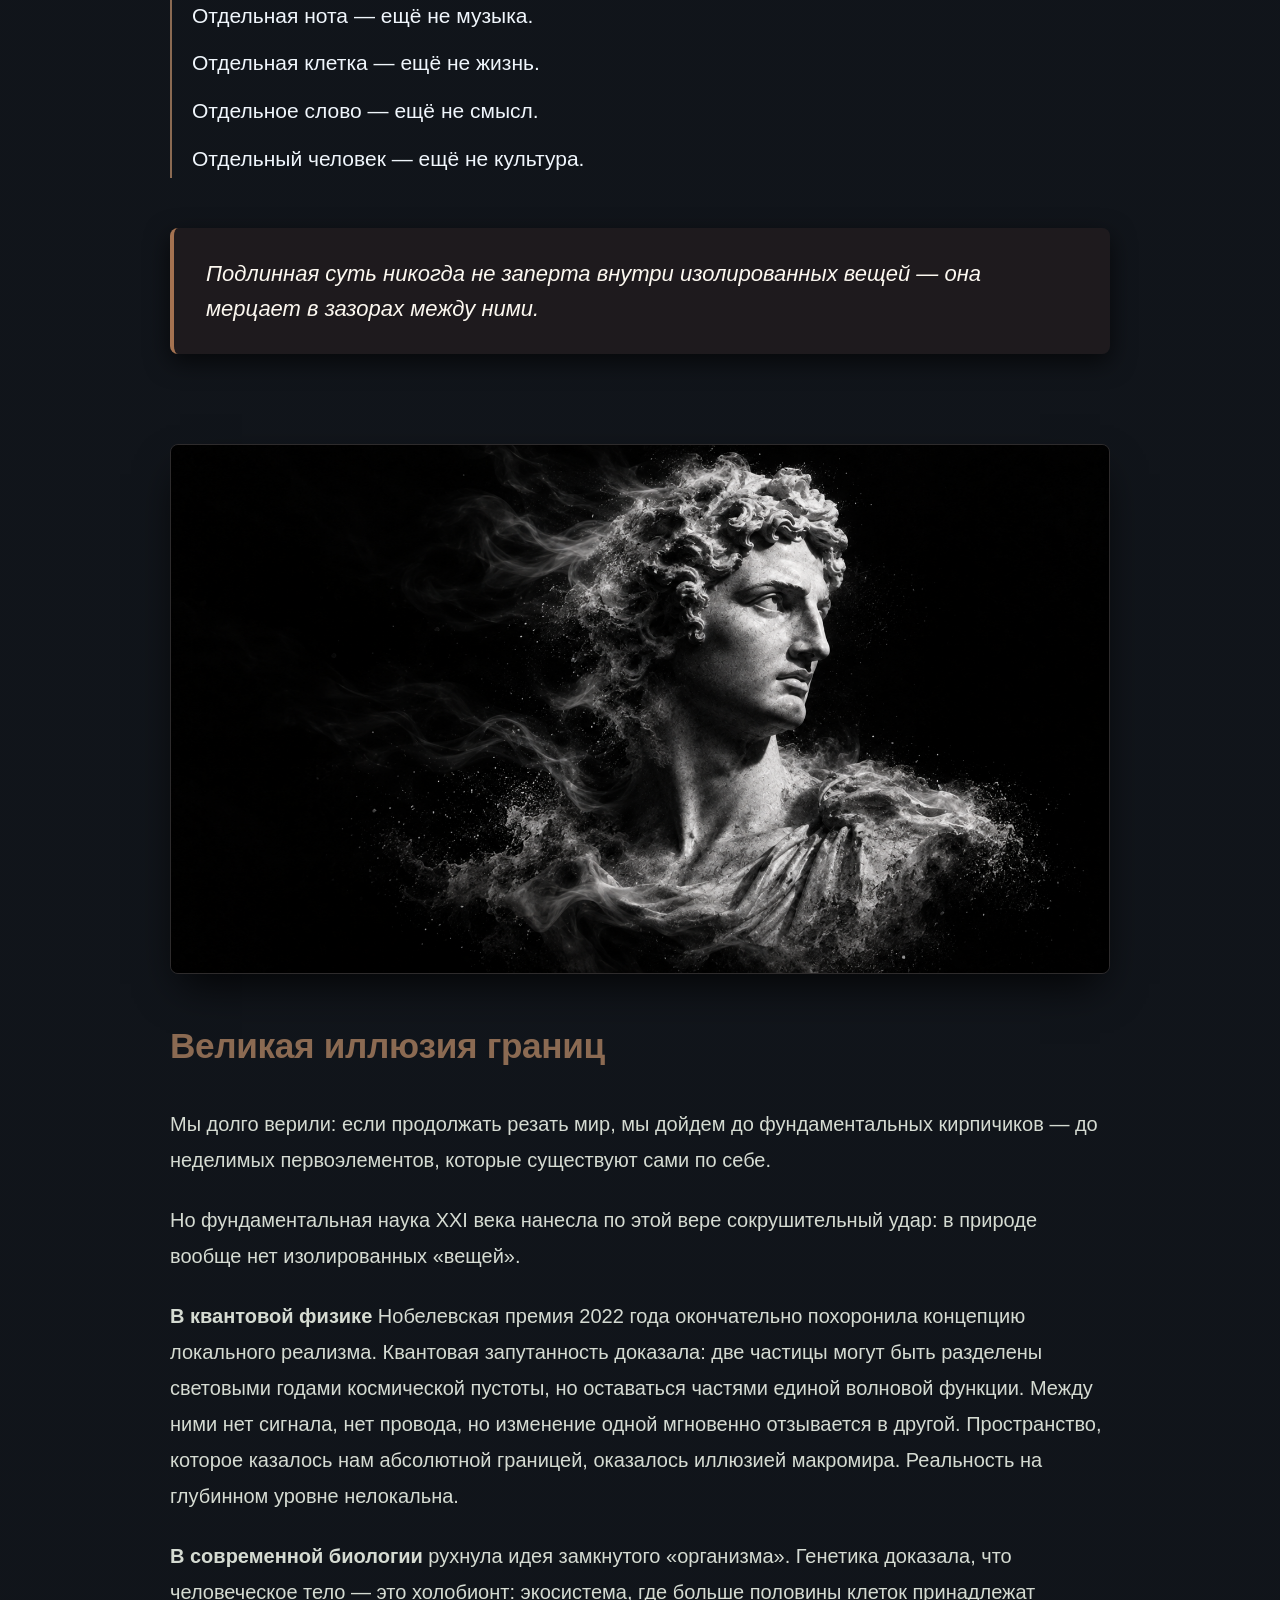
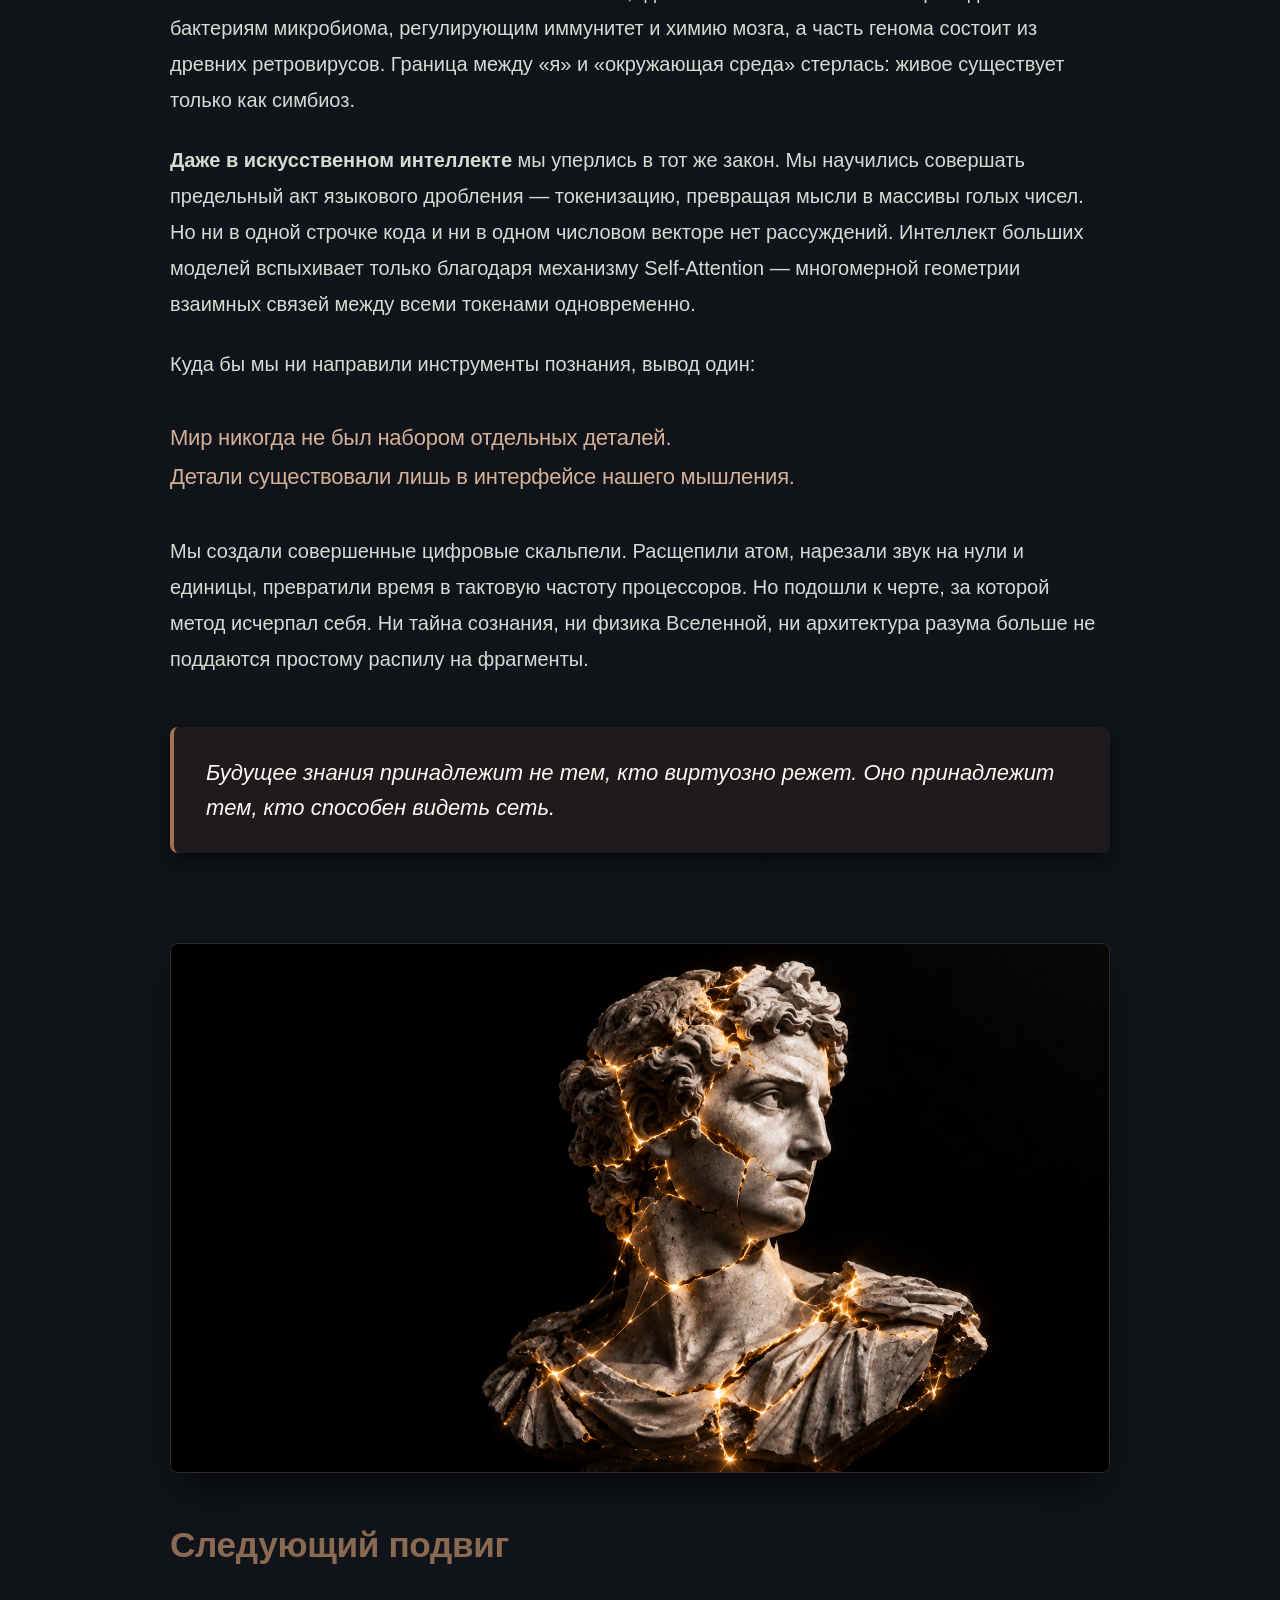
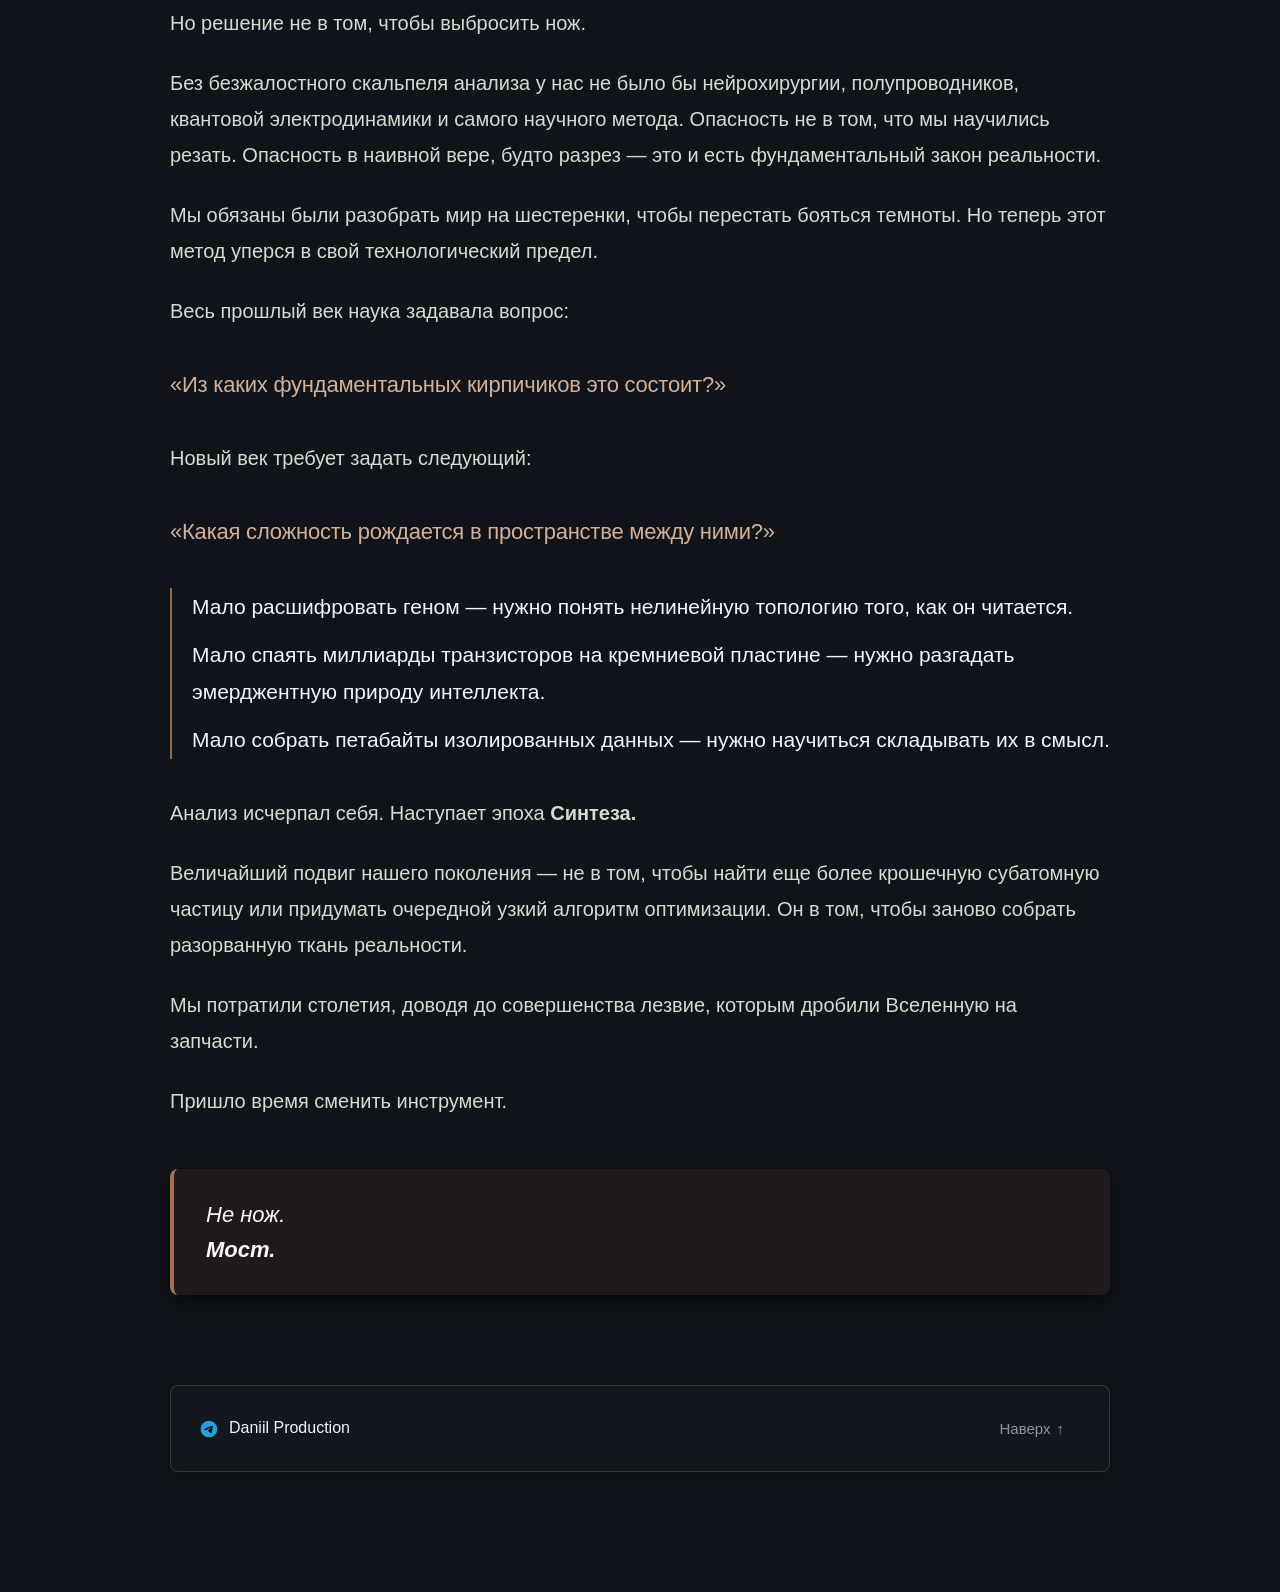
==== commit 3d5f4e48: "Add files via upload" ====
--- a/ru/index.html
+++ b/ru/index.html
@@ -99,6 +99,9 @@
             <p class="epigraph-text">«Все модели ошибочны, но некоторые из них полезны»</p>
             <cite class="epigraph-author">— Джордж Бокс, математик и один из создателей современной статистики</cite>
         </blockquote>
+        <div class="reading-meta">
+            <span>⏱ ~6 мин чтения</span>
+        </div>
     </header>
 
     <main class="container">
--- a/style.css
+++ b/style.css
@@ -386,4 +386,19 @@
 
 .sidebar-link:hover .ch-num {
     color: #ffae73;
+}
+
+
+
+.reading-meta {
+    margin-top: 26px;
+    display: inline-block;
+    font-size: 13px;
+    letter-spacing: 0.05em;
+    color: #9099a3;
+    background-color: rgba(24, 30, 37, 0.6);
+    border: 1px solid rgba(207, 172, 147, 0.2);
+    padding: 4px 14px;
+    border-radius: 20px;
+    box-shadow: 0 4px 12px rgba(0, 0, 0, 0.2);
 }
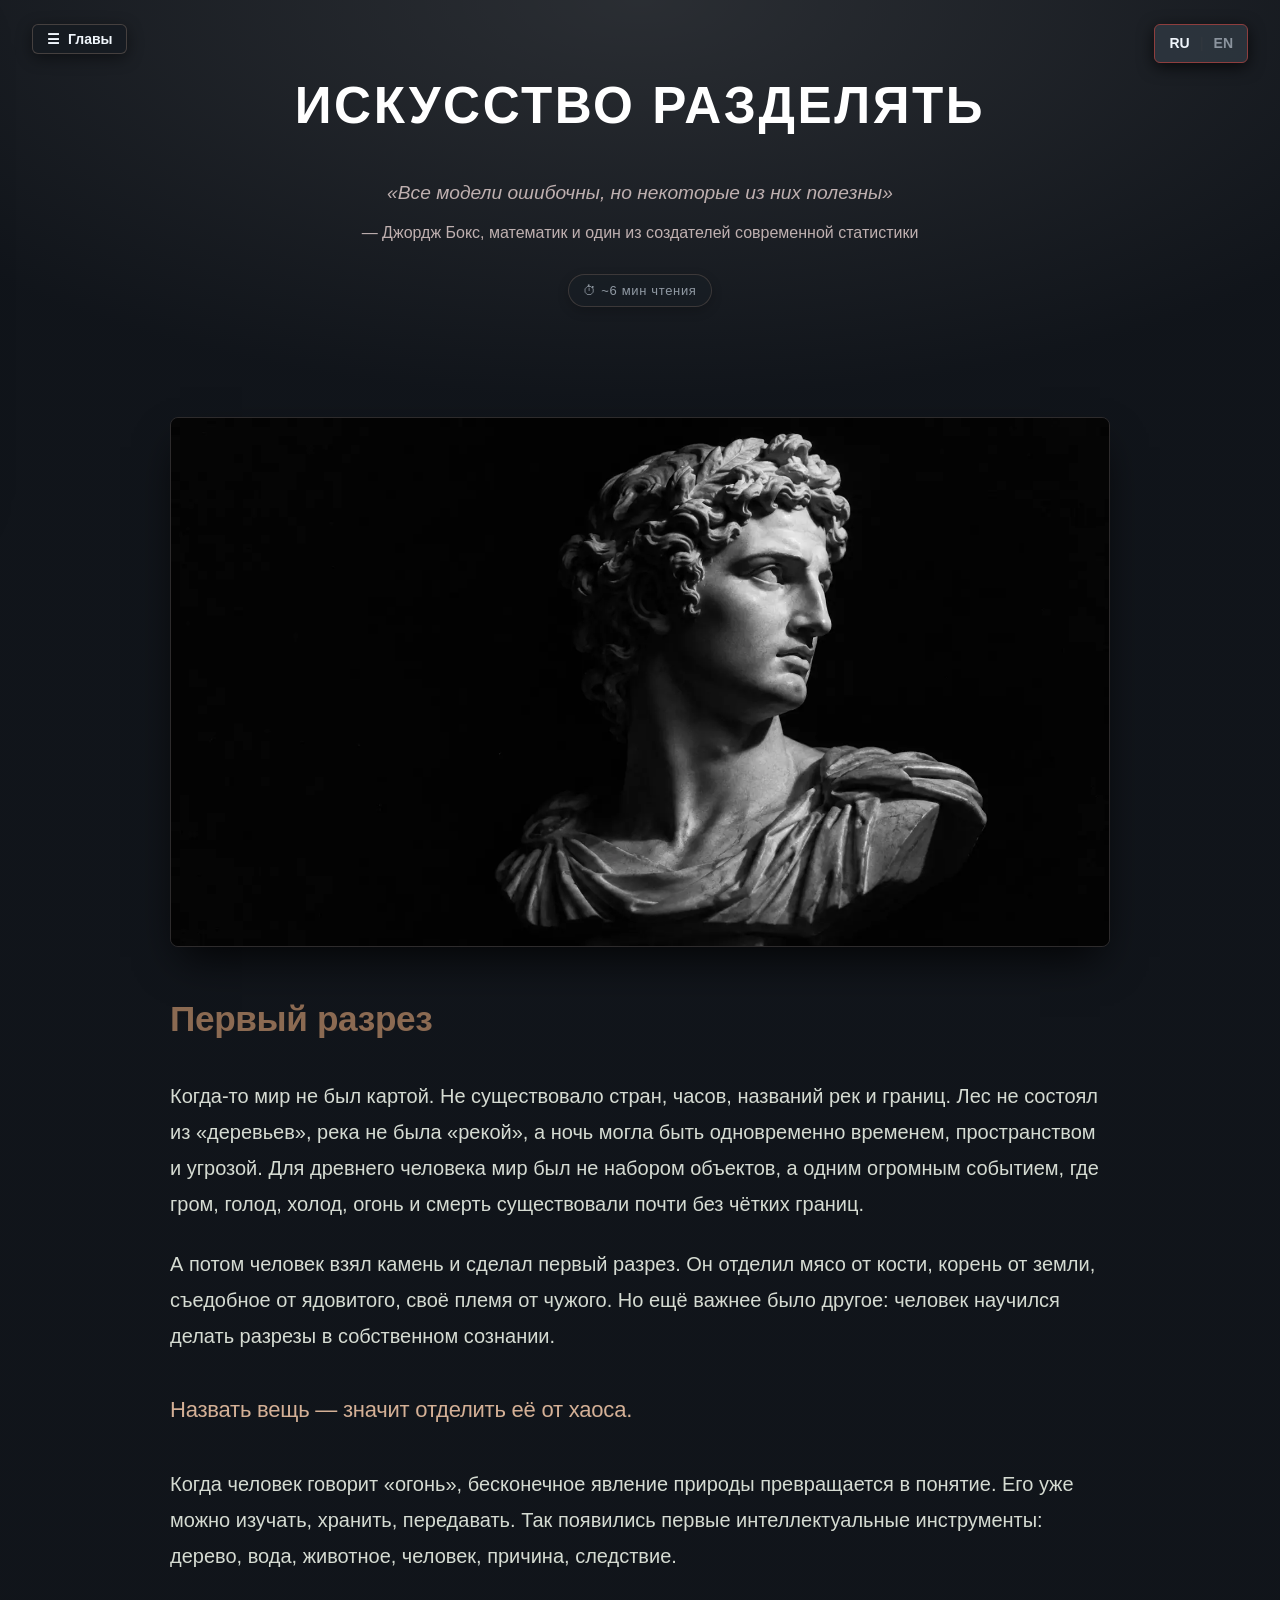
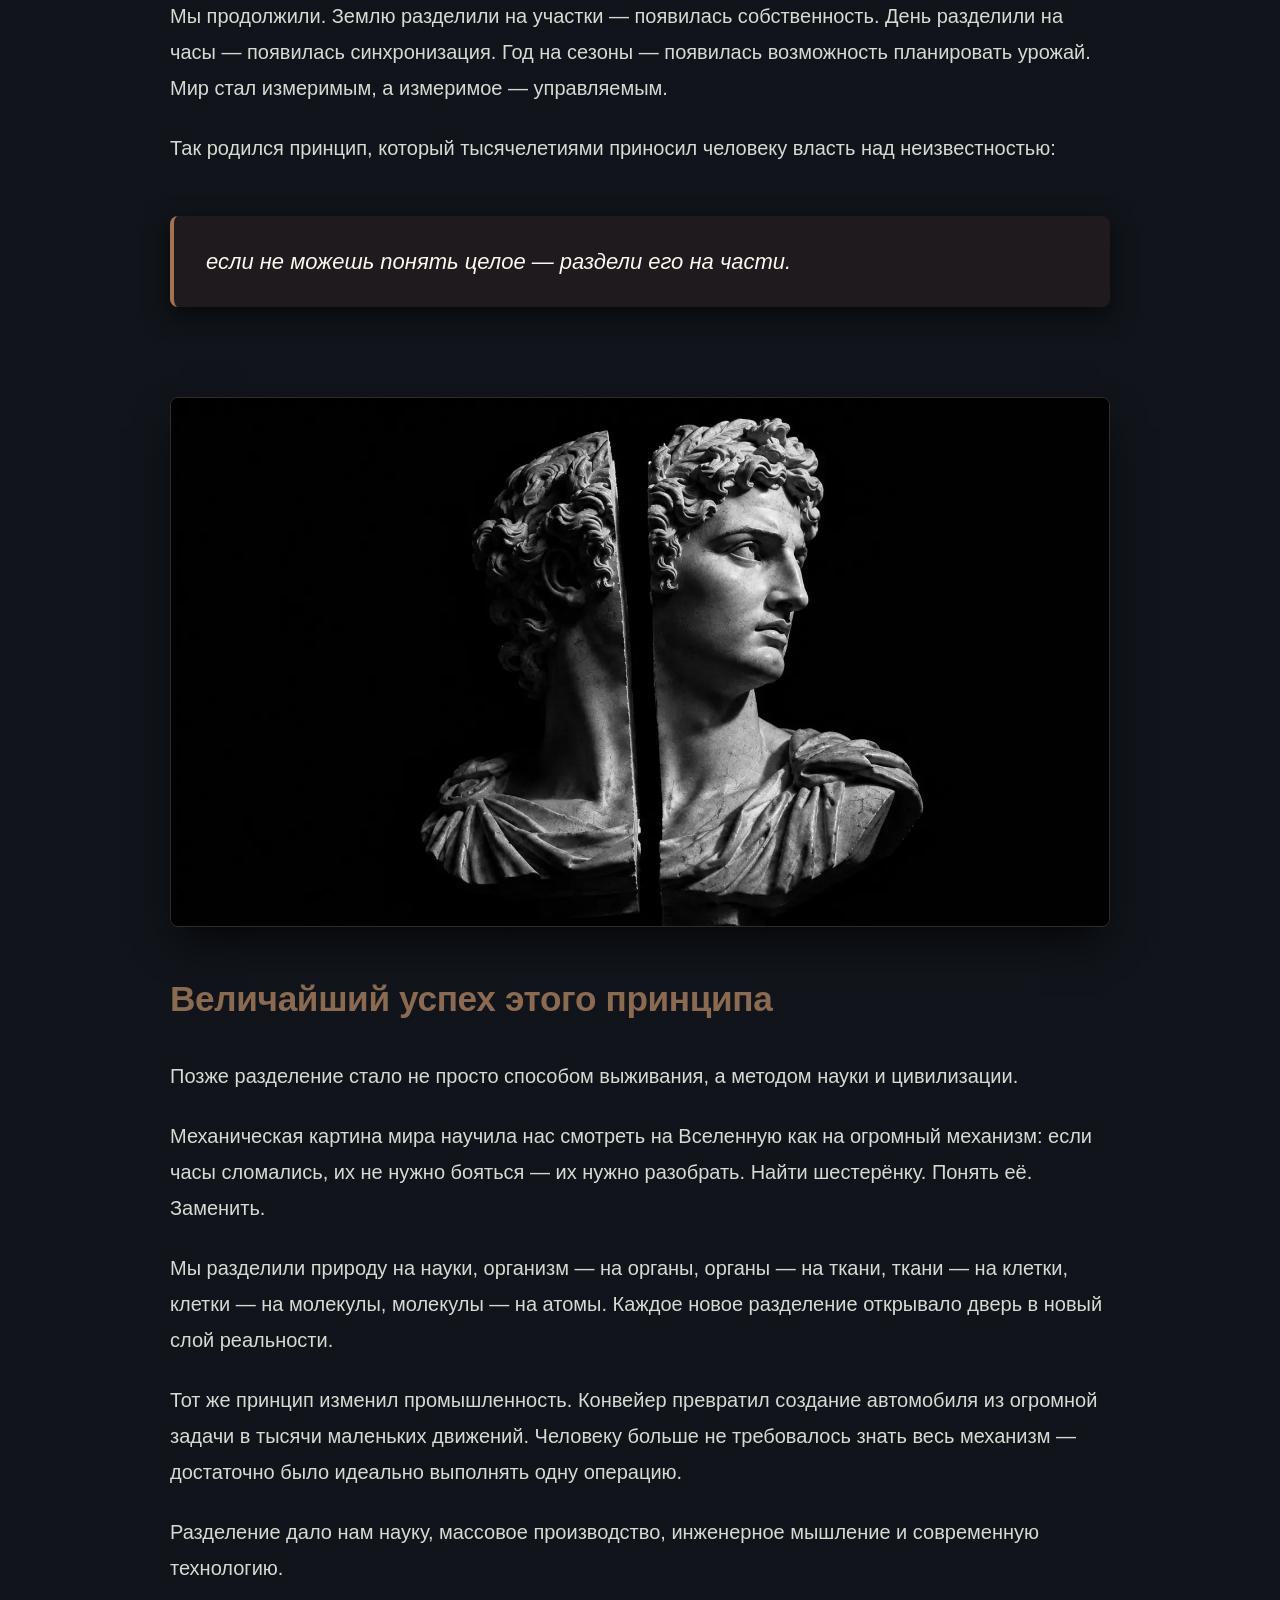
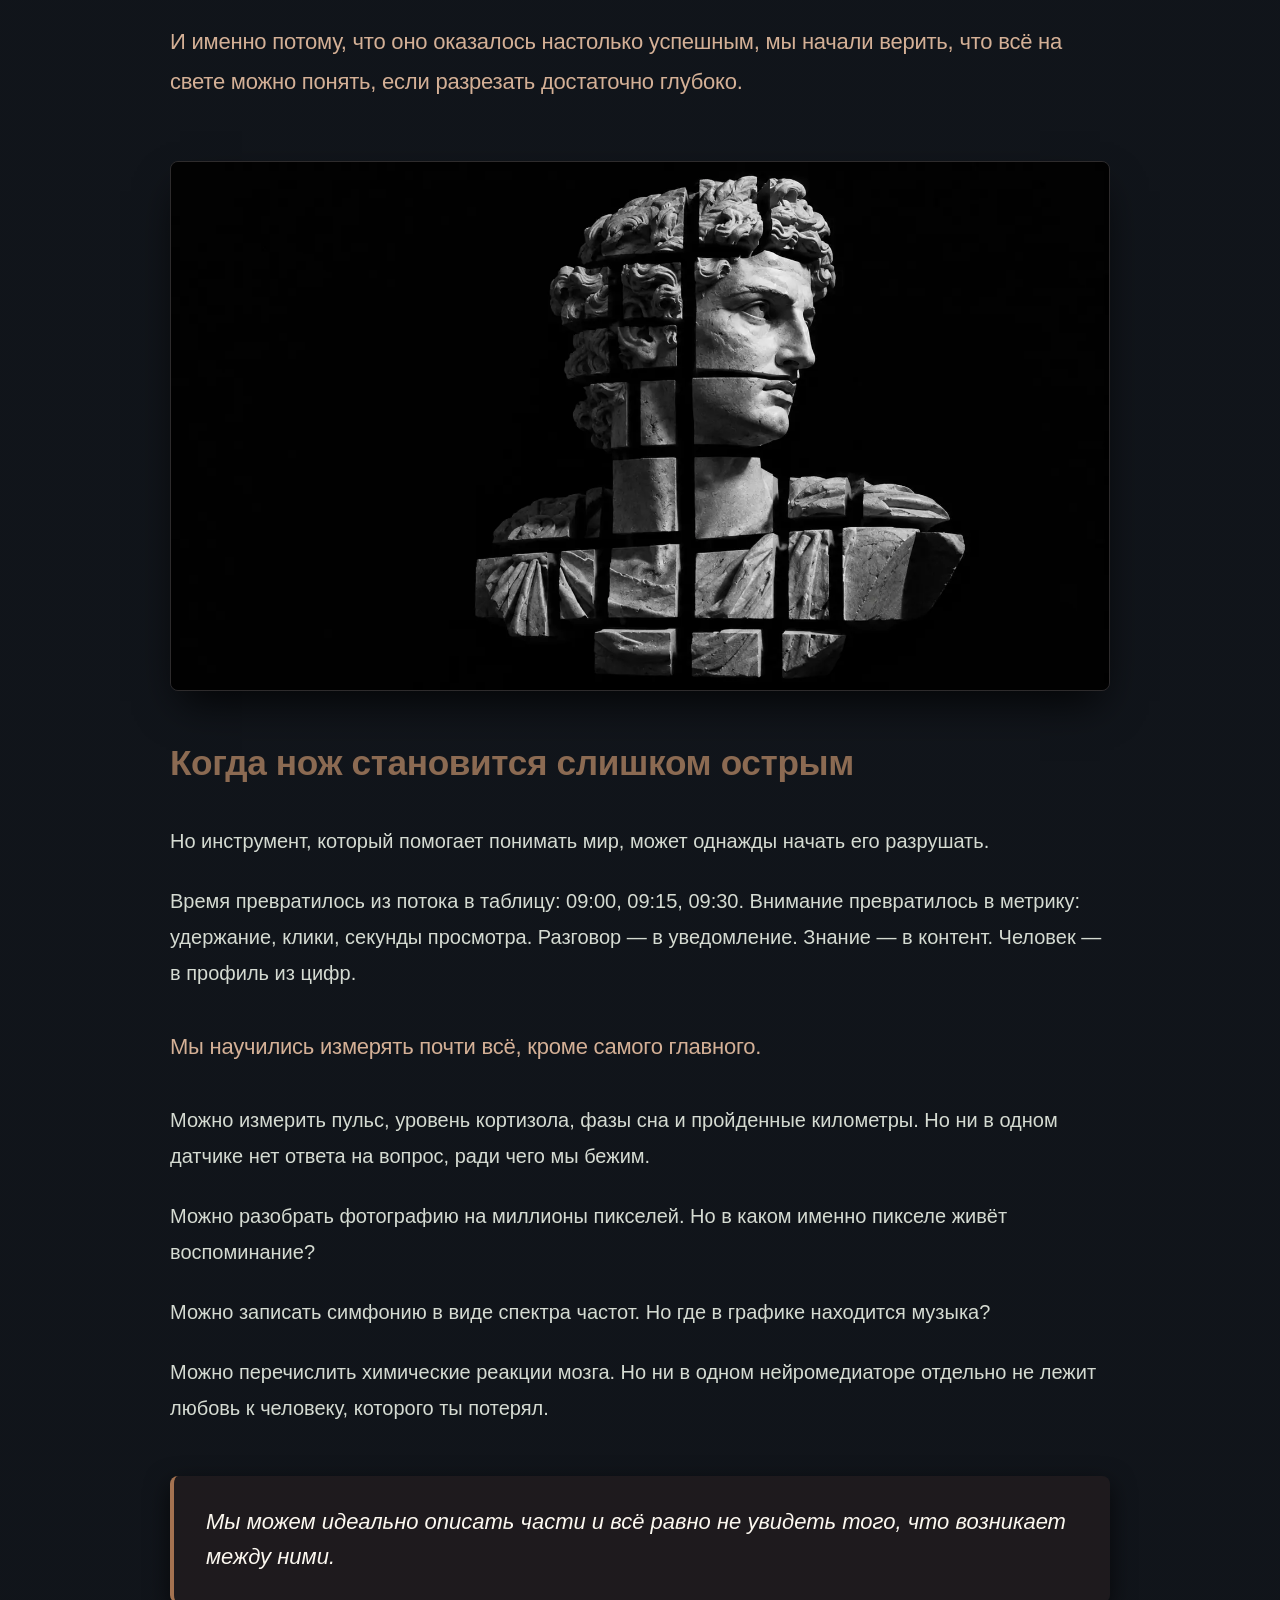
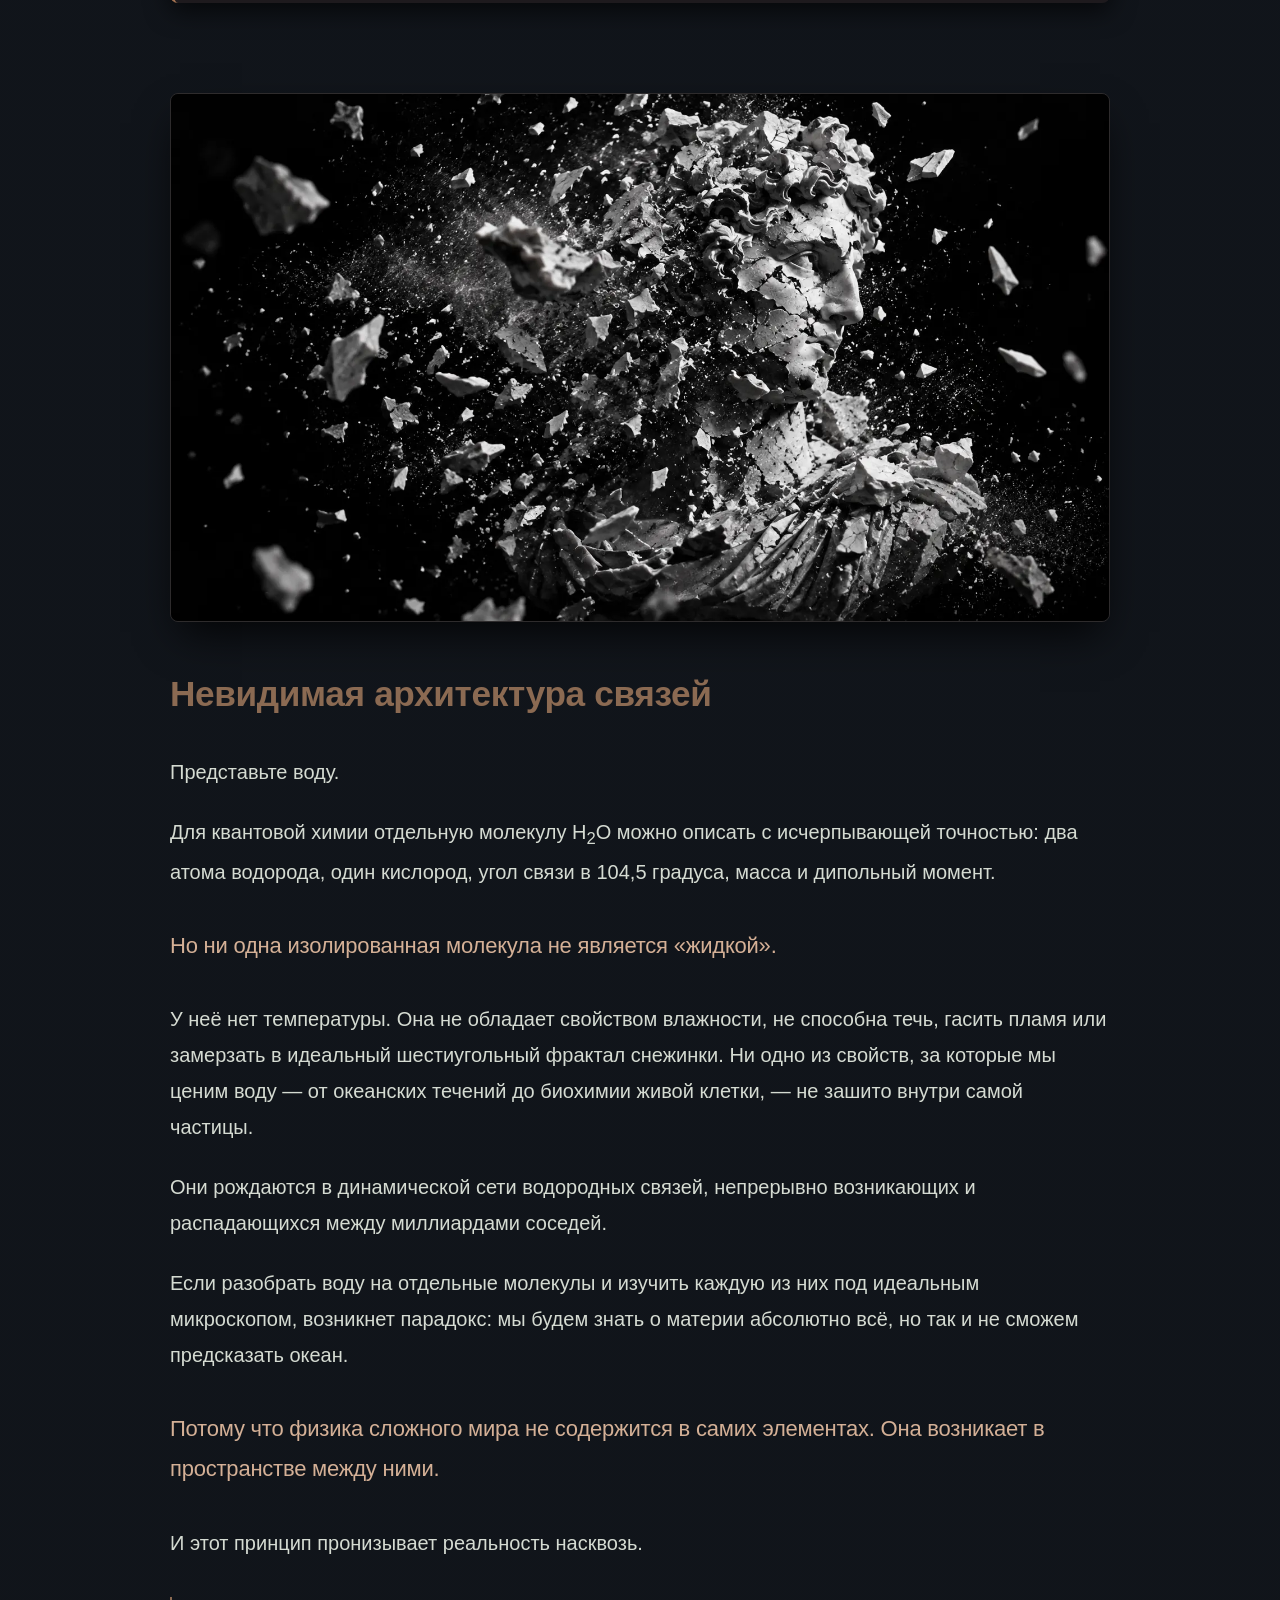
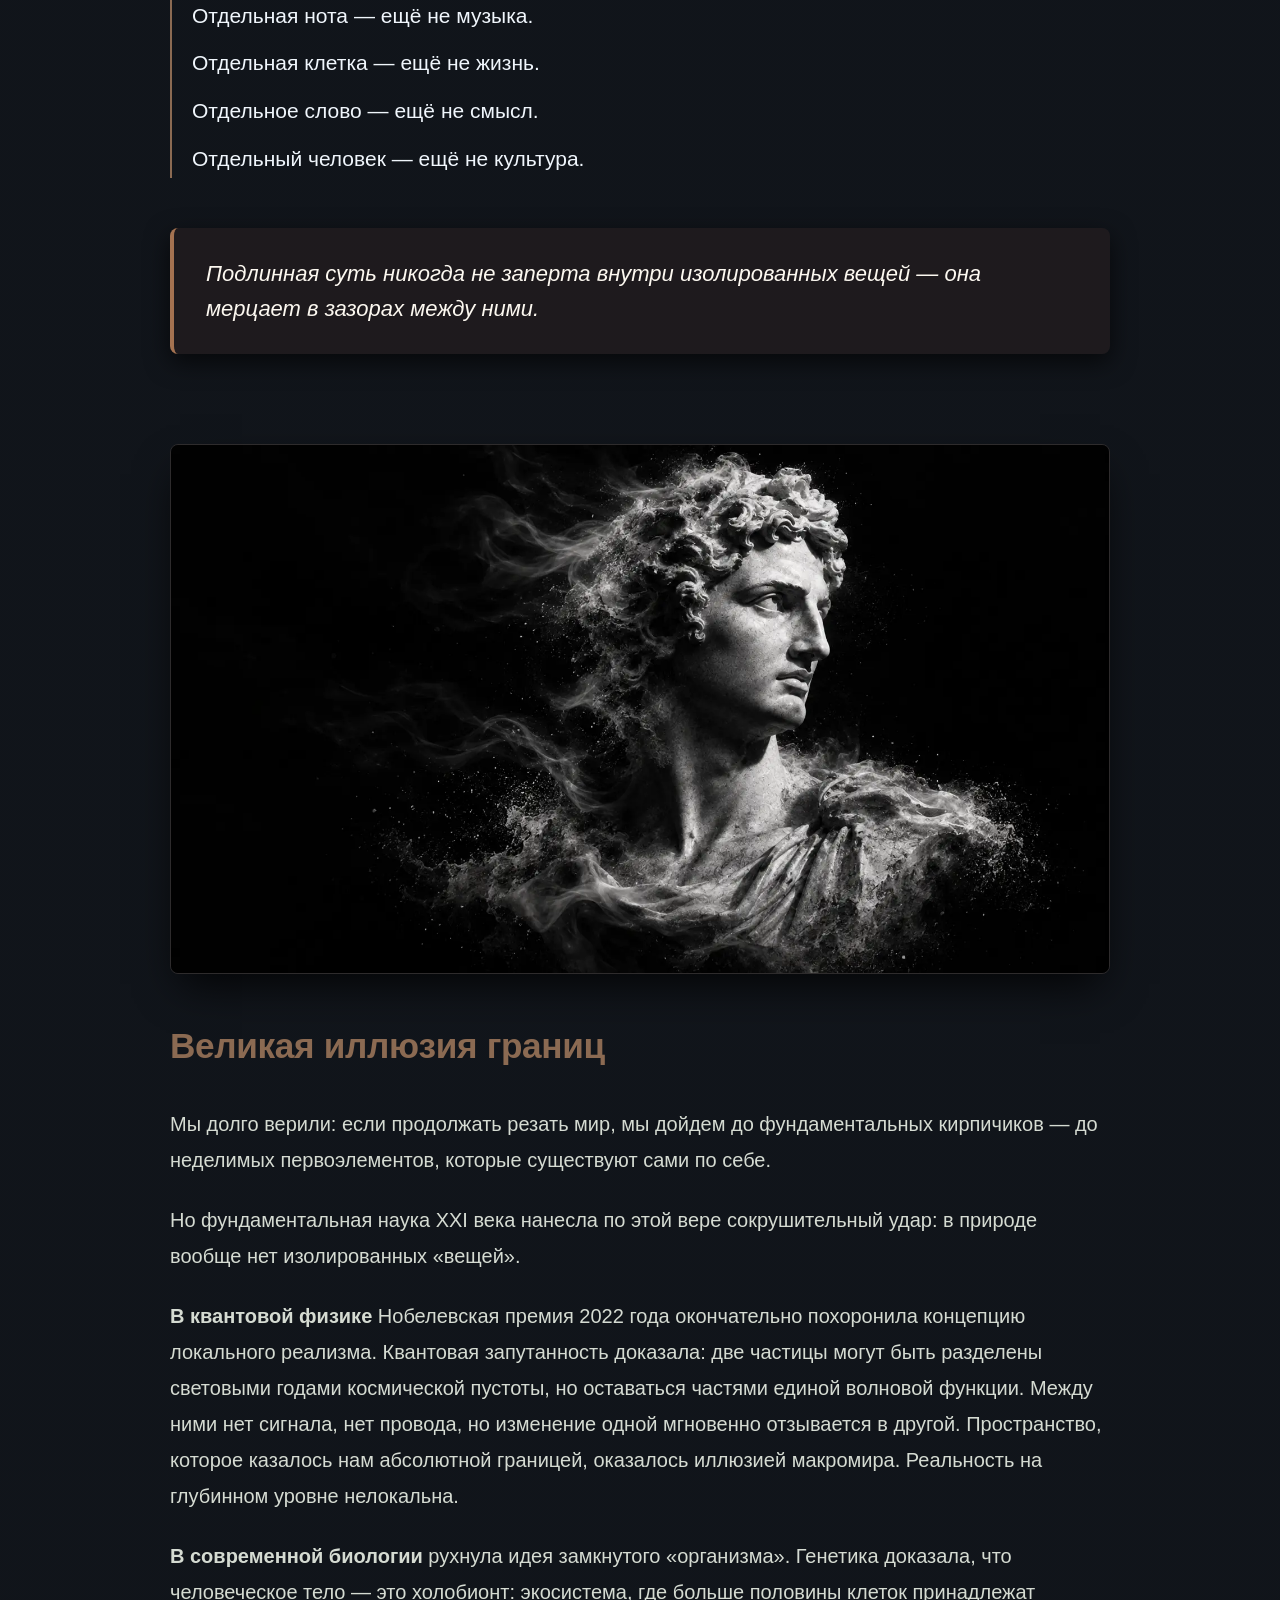
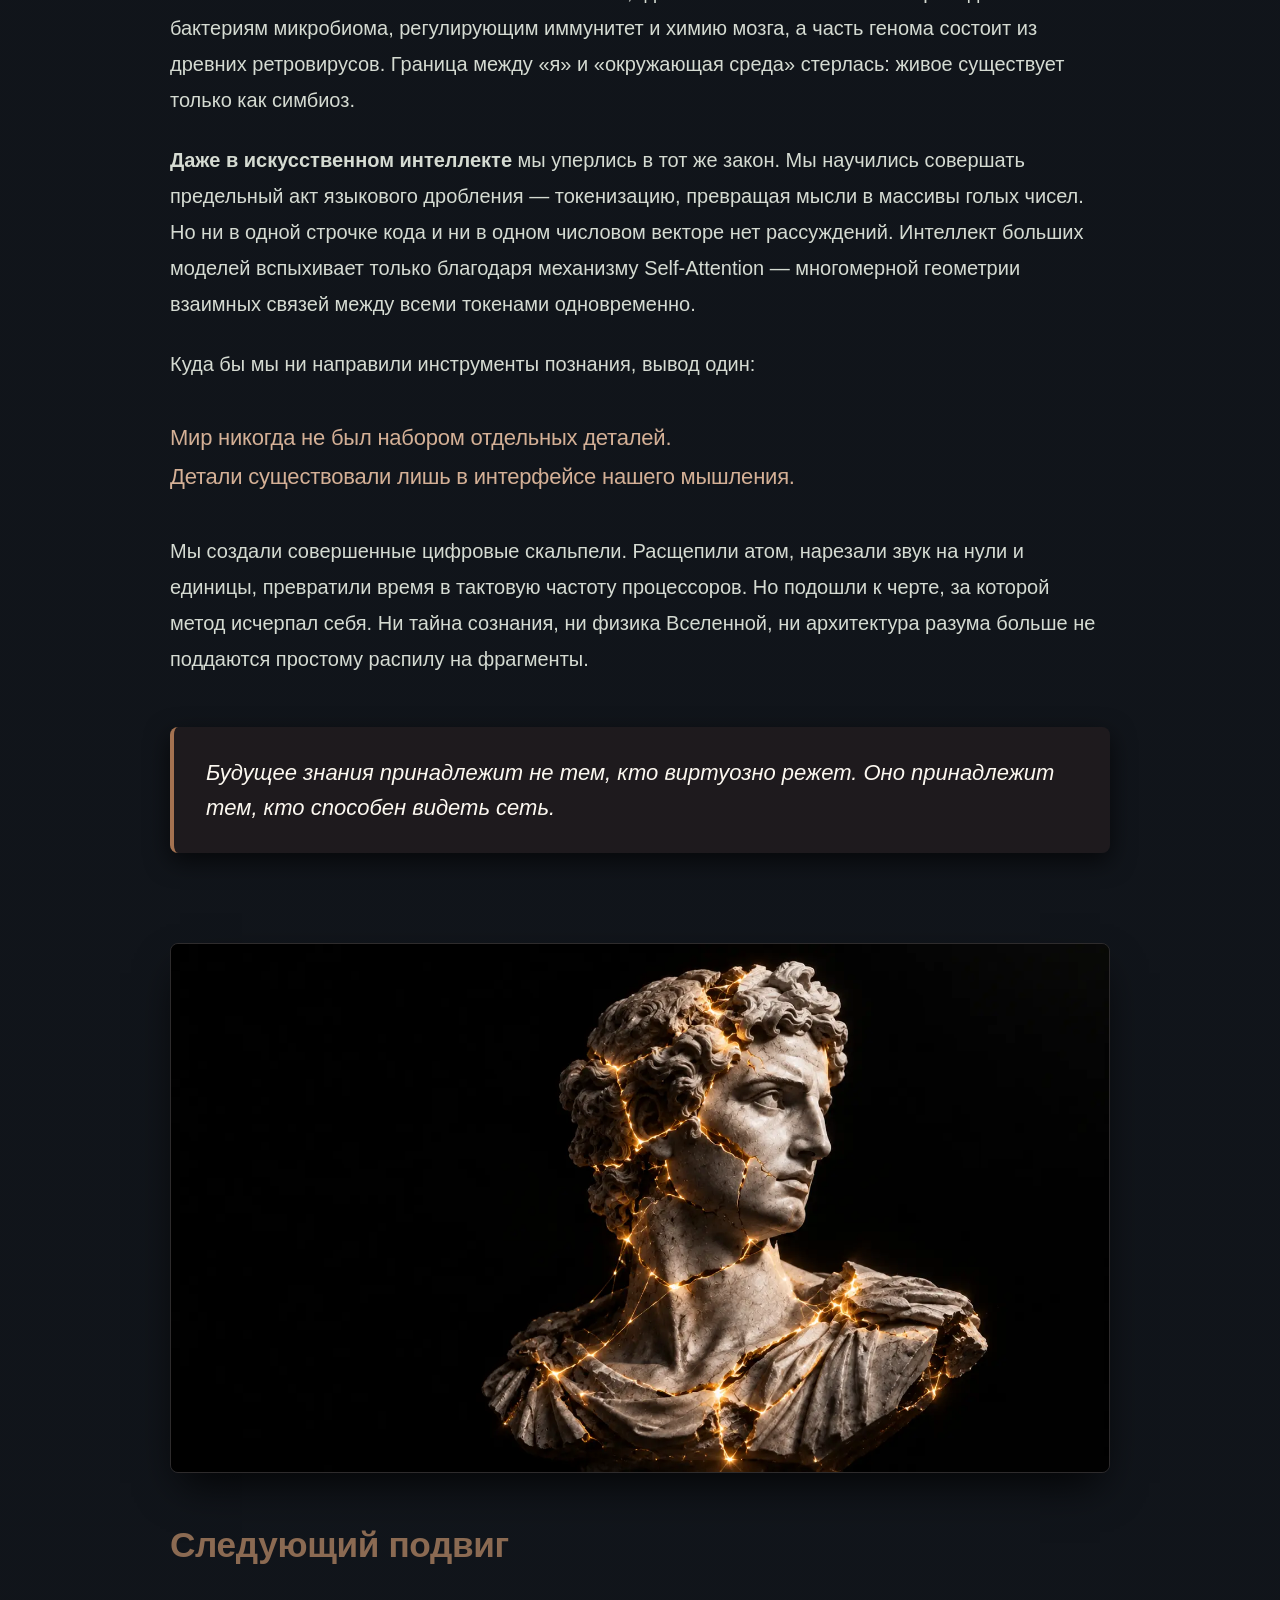
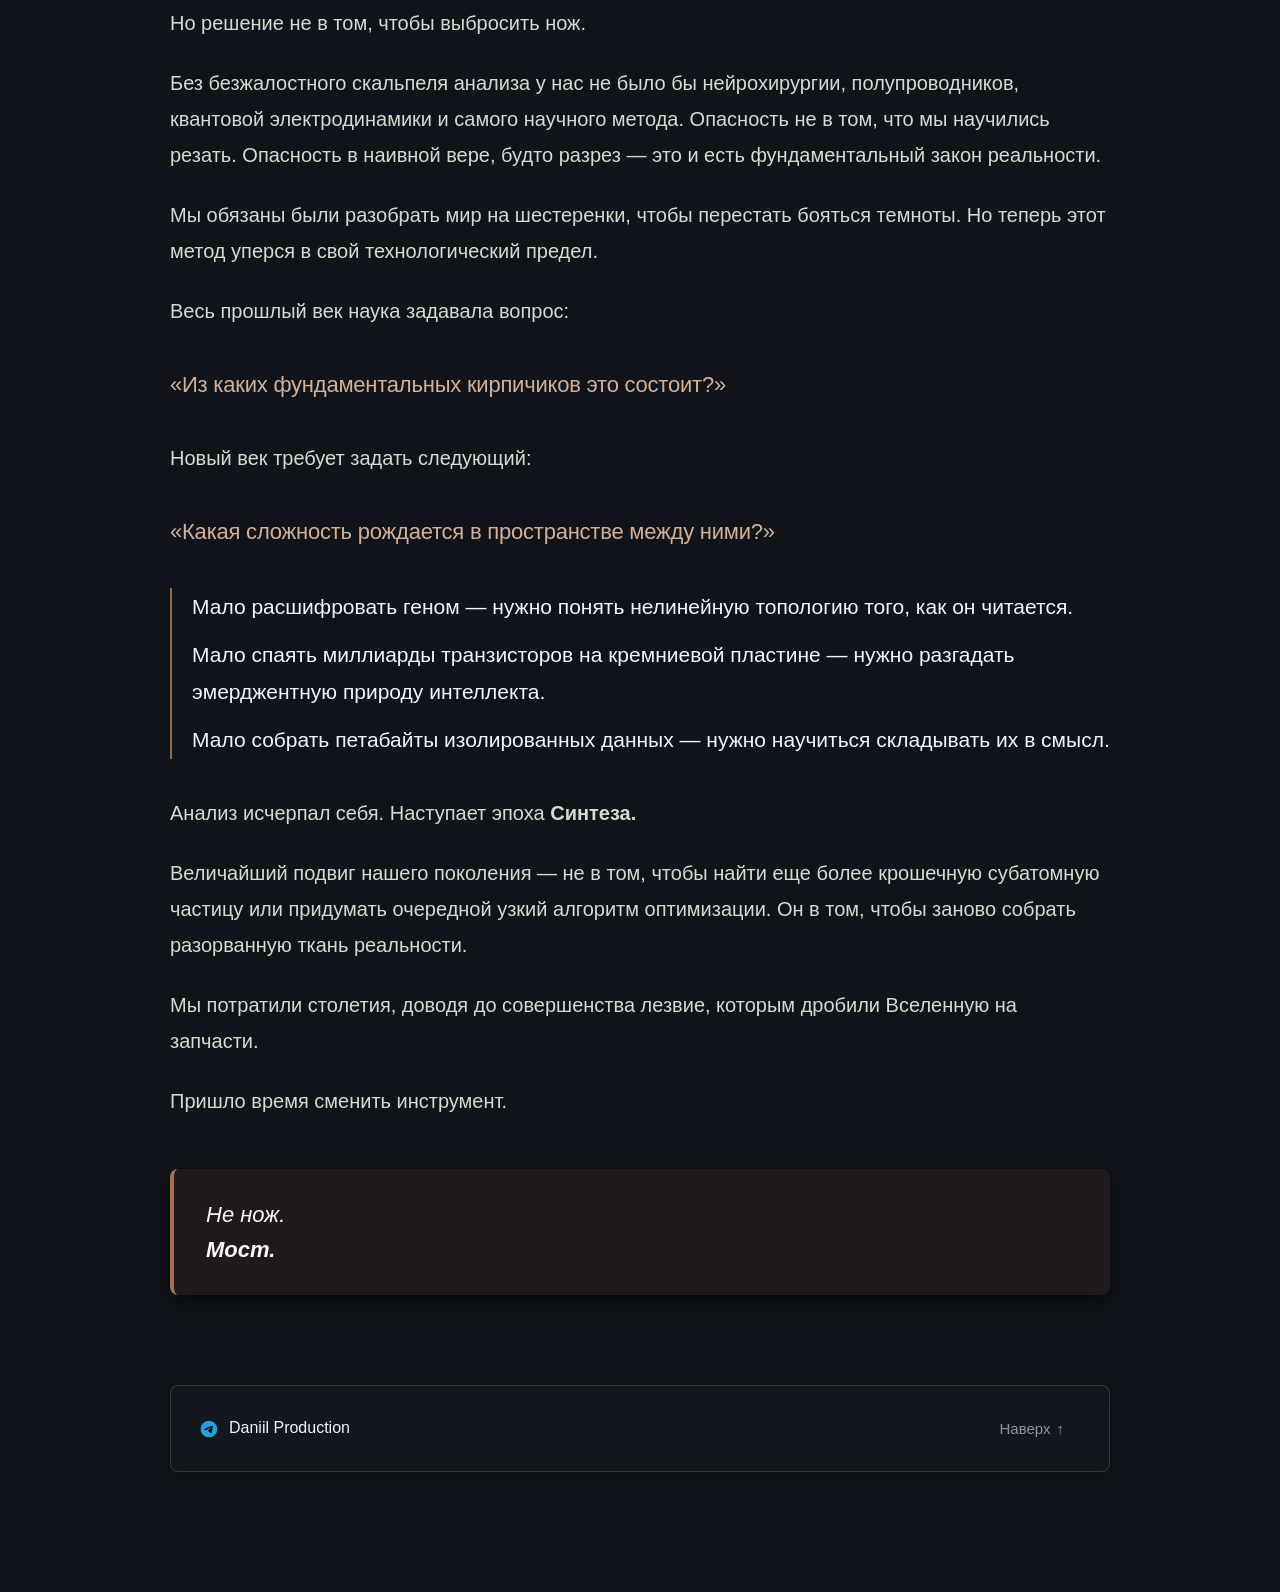
==== commit 139beaab: "Add files via upload" ====
--- a/ru/index.html
+++ b/ru/index.html
@@ -106,7 +106,7 @@
 
     <main class="container">
         <section class="chapter" id="chapter-1">
-            <img src="/img/1.png" alt="Первый разрез" class="chapter-img">
+            <img src="/img/1.webp" alt="Первый разрез" class="chapter-img">
             <h2>Первый разрез</h2>
             <p>Когда-то мир не был картой. Не существовало стран, часов, названий рек и границ. Лес не состоял из «деревьев», река не была «рекой», а ночь могла быть одновременно временем, пространством и угрозой. Для древнего человека мир был не набором объектов, а одним огромным событием, где гром, голод, холод, огонь и смерть существовали почти без чётких границ.</p>
             <p>А потом человек взял камень и сделал первый разрез. Он отделил мясо от кости, корень от земли, съедобное от ядовитого, своё племя от чужого. Но ещё важнее было другое: человек научился делать разрезы в собственном сознании.</p>
@@ -120,7 +120,7 @@
         </section>
 
         <section class="chapter" id="chapter-2">
-            <img src="/img/2.png" alt="Величайший успех этого принципа" class="chapter-img">
+            <img src="/img/2.webp" alt="Величайший успех этого принципа" class="chapter-img">
             <h2>Величайший успех этого принципа</h2>
             <p>Позже разделение стало не просто способом выживания, а методом науки и цивилизации.</p>
             <p>Механическая картина мира научила нас смотреть на Вселенную как на огромный механизм: если часы сломались, их не нужно бояться — их нужно разобрать. Найти шестерёнку. Понять её. Заменить.</p>
@@ -131,7 +131,7 @@
         </section>
 
         <section class="chapter" id="chapter-3">
-            <img src="/img/3.png" alt="Когда нож становится слишком острым" class="chapter-img">
+            <img src="/img/3.webp" alt="Когда нож становится слишком острым" class="chapter-img">
             <h2>Когда нож становится слишком острым</h2>
             <p>Но инструмент, который помогает понимать мир, может однажды начать его разрушать.</p>
             <p>Время превратилось из потока в таблицу: 09:00, 09:15, 09:30. Внимание превратилось в метрику: удержание, клики, секунды просмотра. Разговор — в уведомление. Знание — в контент. Человек — в профиль из цифр.</p>
@@ -147,7 +147,7 @@
 
 
         <section class="chapter" id="chapter-4">
-            <img src="/img/4.png" alt="Невидимая архитектура связей" class="chapter-img">
+            <img src="/img/4.webp" alt="Невидимая архитектура связей" class="chapter-img">
             <h2>Невидимая архитектура связей</h2>
             <p>Представьте воду.</p>
             <p>Для квантовой химии отдельную молекулу H<sub>2</sub>O можно описать с исчерпывающей точностью: два атома водорода, один кислород, угол связи в 104,5 градуса, масса и дипольный момент.</p>
@@ -169,7 +169,7 @@
         </section>
 
         <section class="chapter" id="chapter-5">
-            <img src="/img/5.png" alt="Великая иллюзия границ" class="chapter-img">
+            <img src="/img/5.webp" alt="Великая иллюзия границ" class="chapter-img">
             <h2>Великая иллюзия границ</h2>
             <p>Мы долго верили: если продолжать резать мир, мы дойдем до фундаментальных кирпичиков — до неделимых первоэлементов, которые существуют сами по себе.</p>
             <p>Но фундаментальная наука XXI века нанесла по этой вере сокрушительный удар: в природе вообще нет изолированных «вещей».</p>
@@ -185,7 +185,7 @@
         </section>
 
         <section class="chapter" id="chapter-6">
-            <img src="/img/6.png" alt="Следующий подвиг" class="chapter-img">
+            <img src="/img/6.webp" alt="Следующий подвиг" class="chapter-img">
             <h2>Следующий подвиг</h2>
             <p>Но решение не в том, чтобы выбросить нож.</p>
             <p>Без безжалостного скальпеля анализа у нас не было бы нейрохирургии, полупроводников, квантовой электродинамики и самого научного метода. Опасность не в том, что мы научились резать. Опасность в наивной вере, будто разрез — это и есть фундаментальный закон реальности.</p>
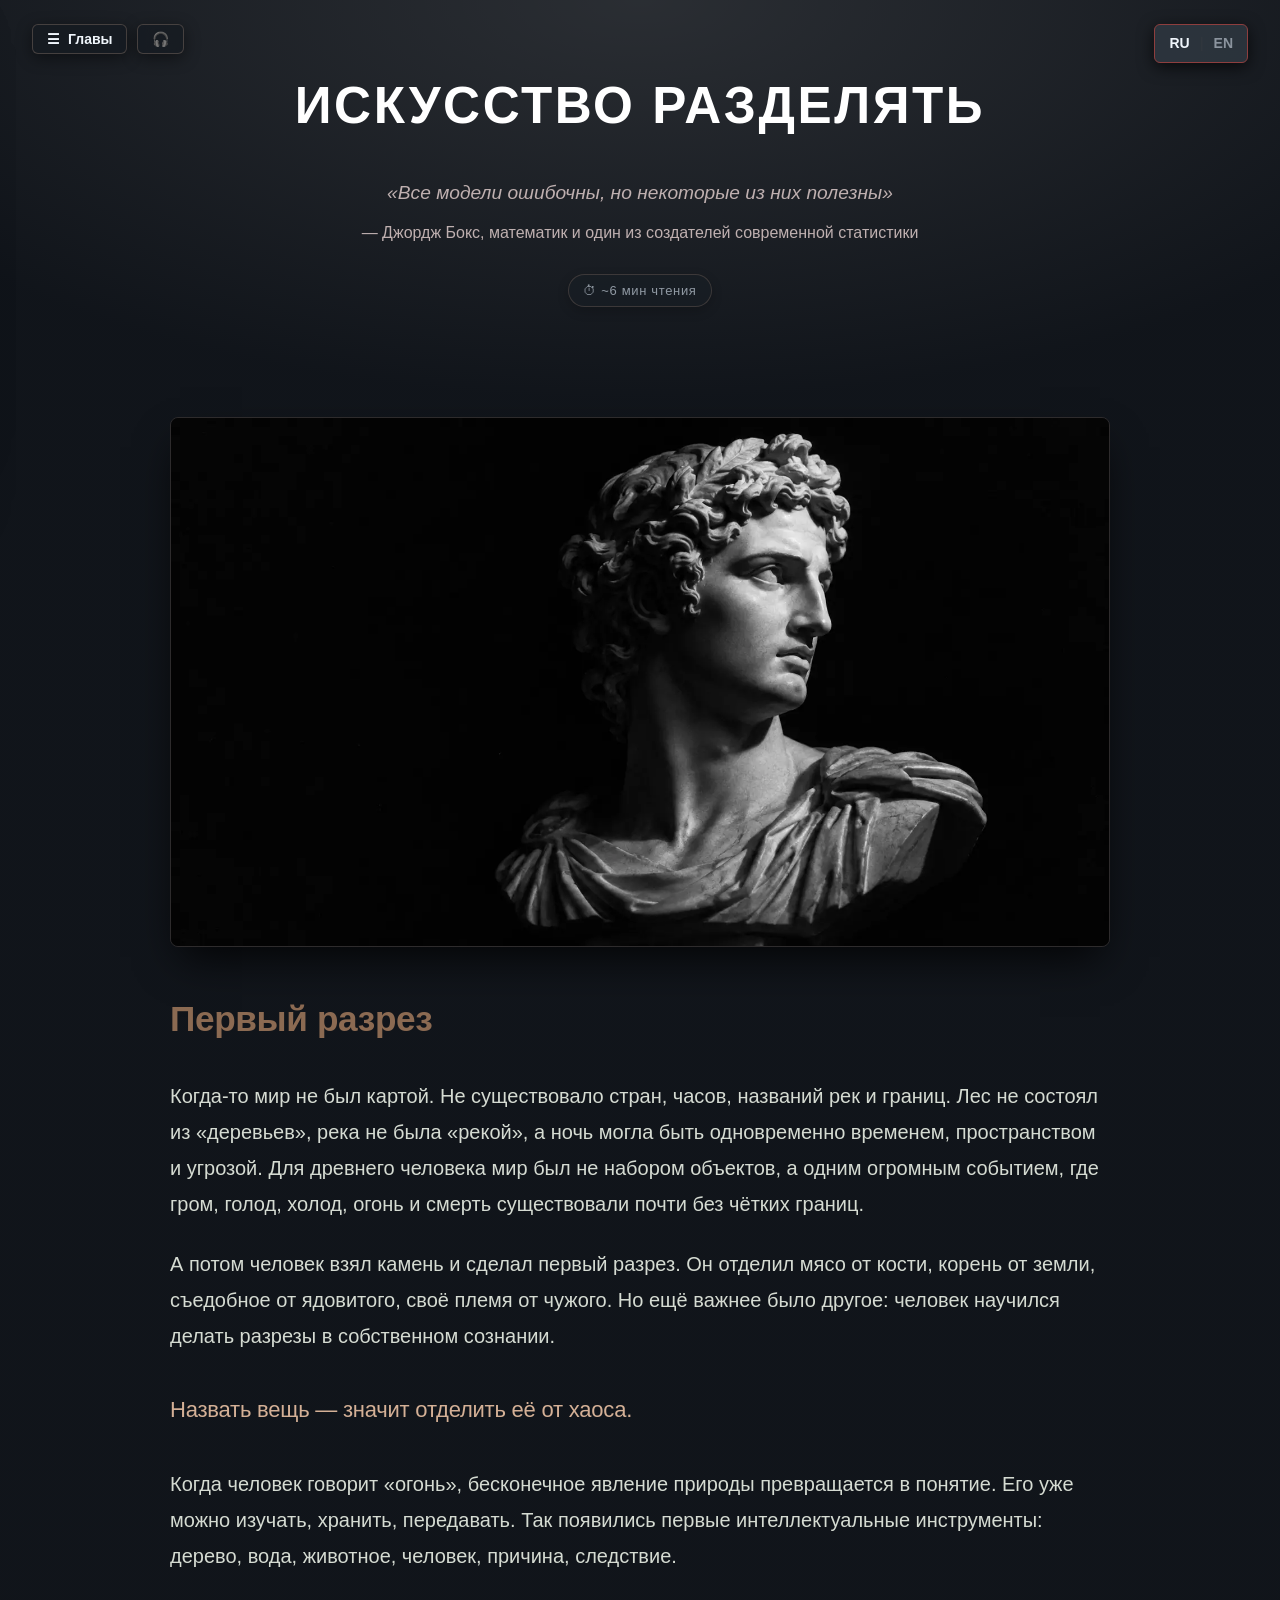
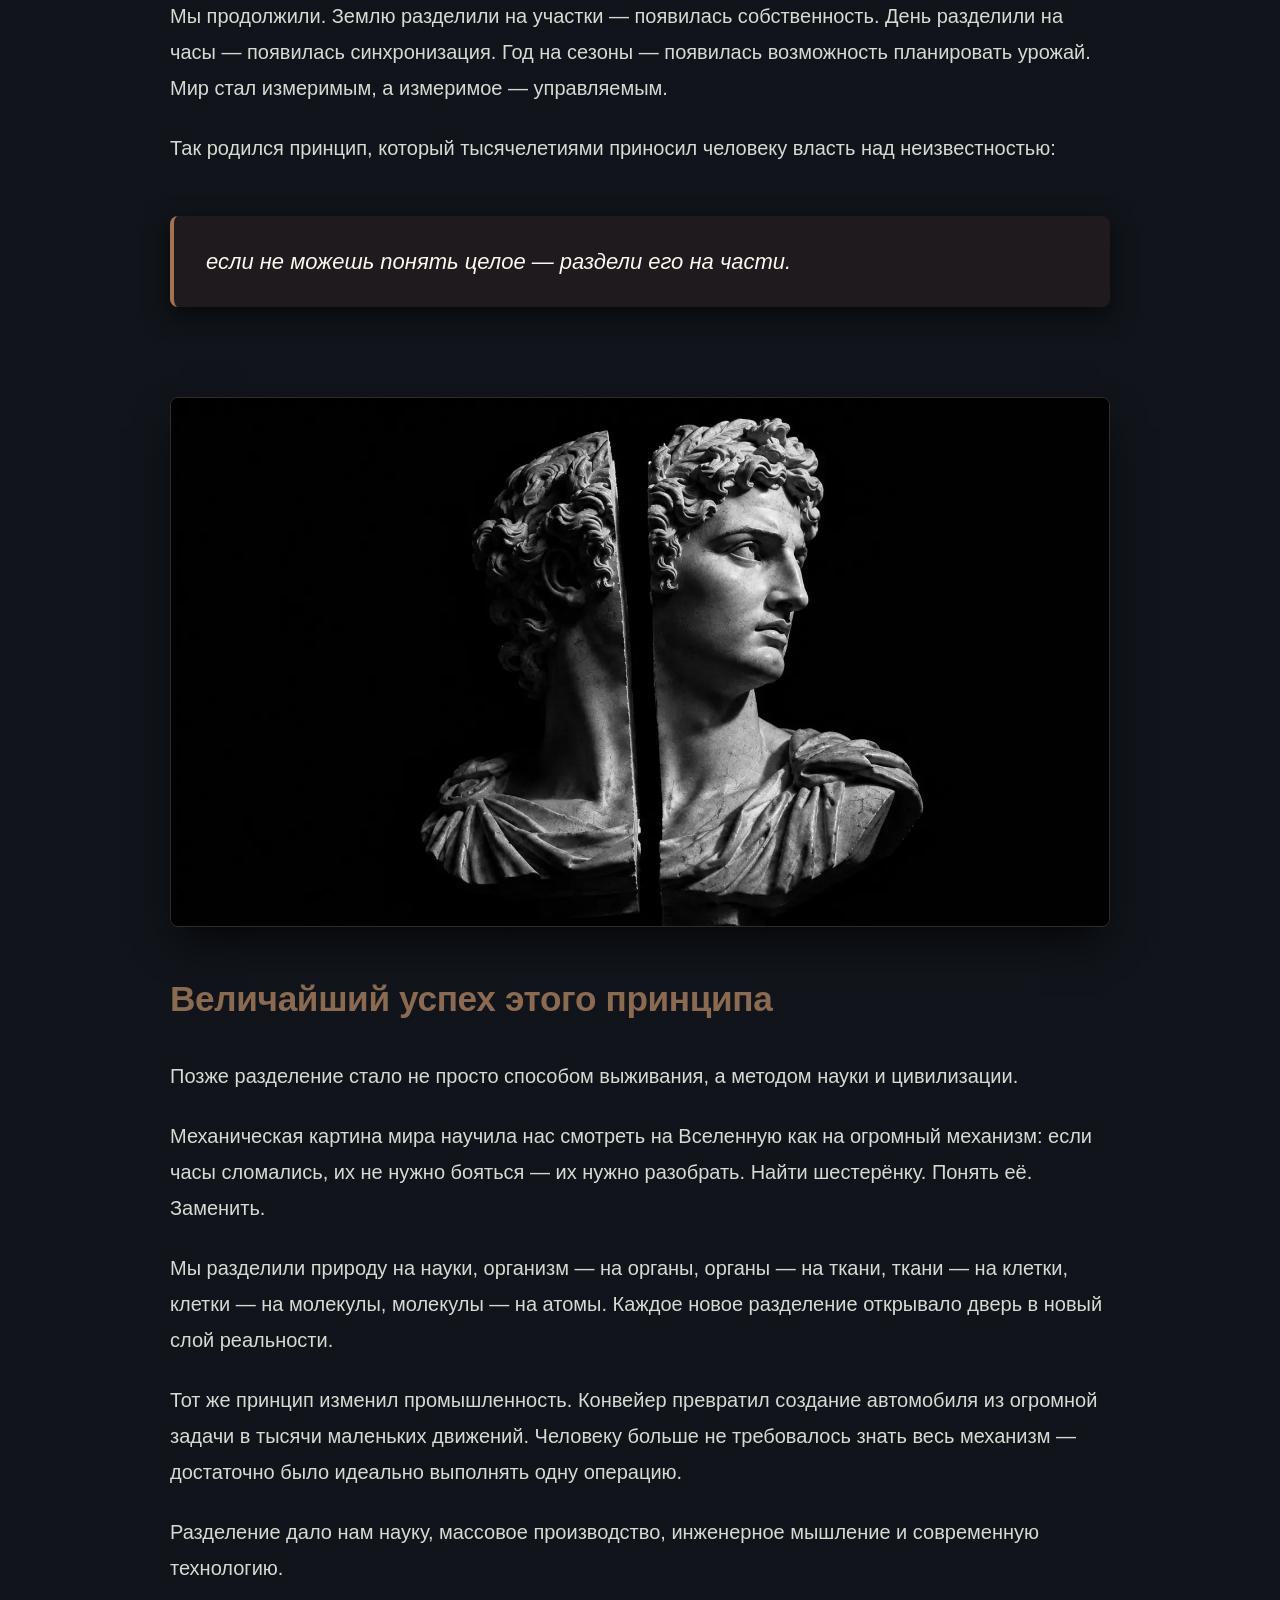
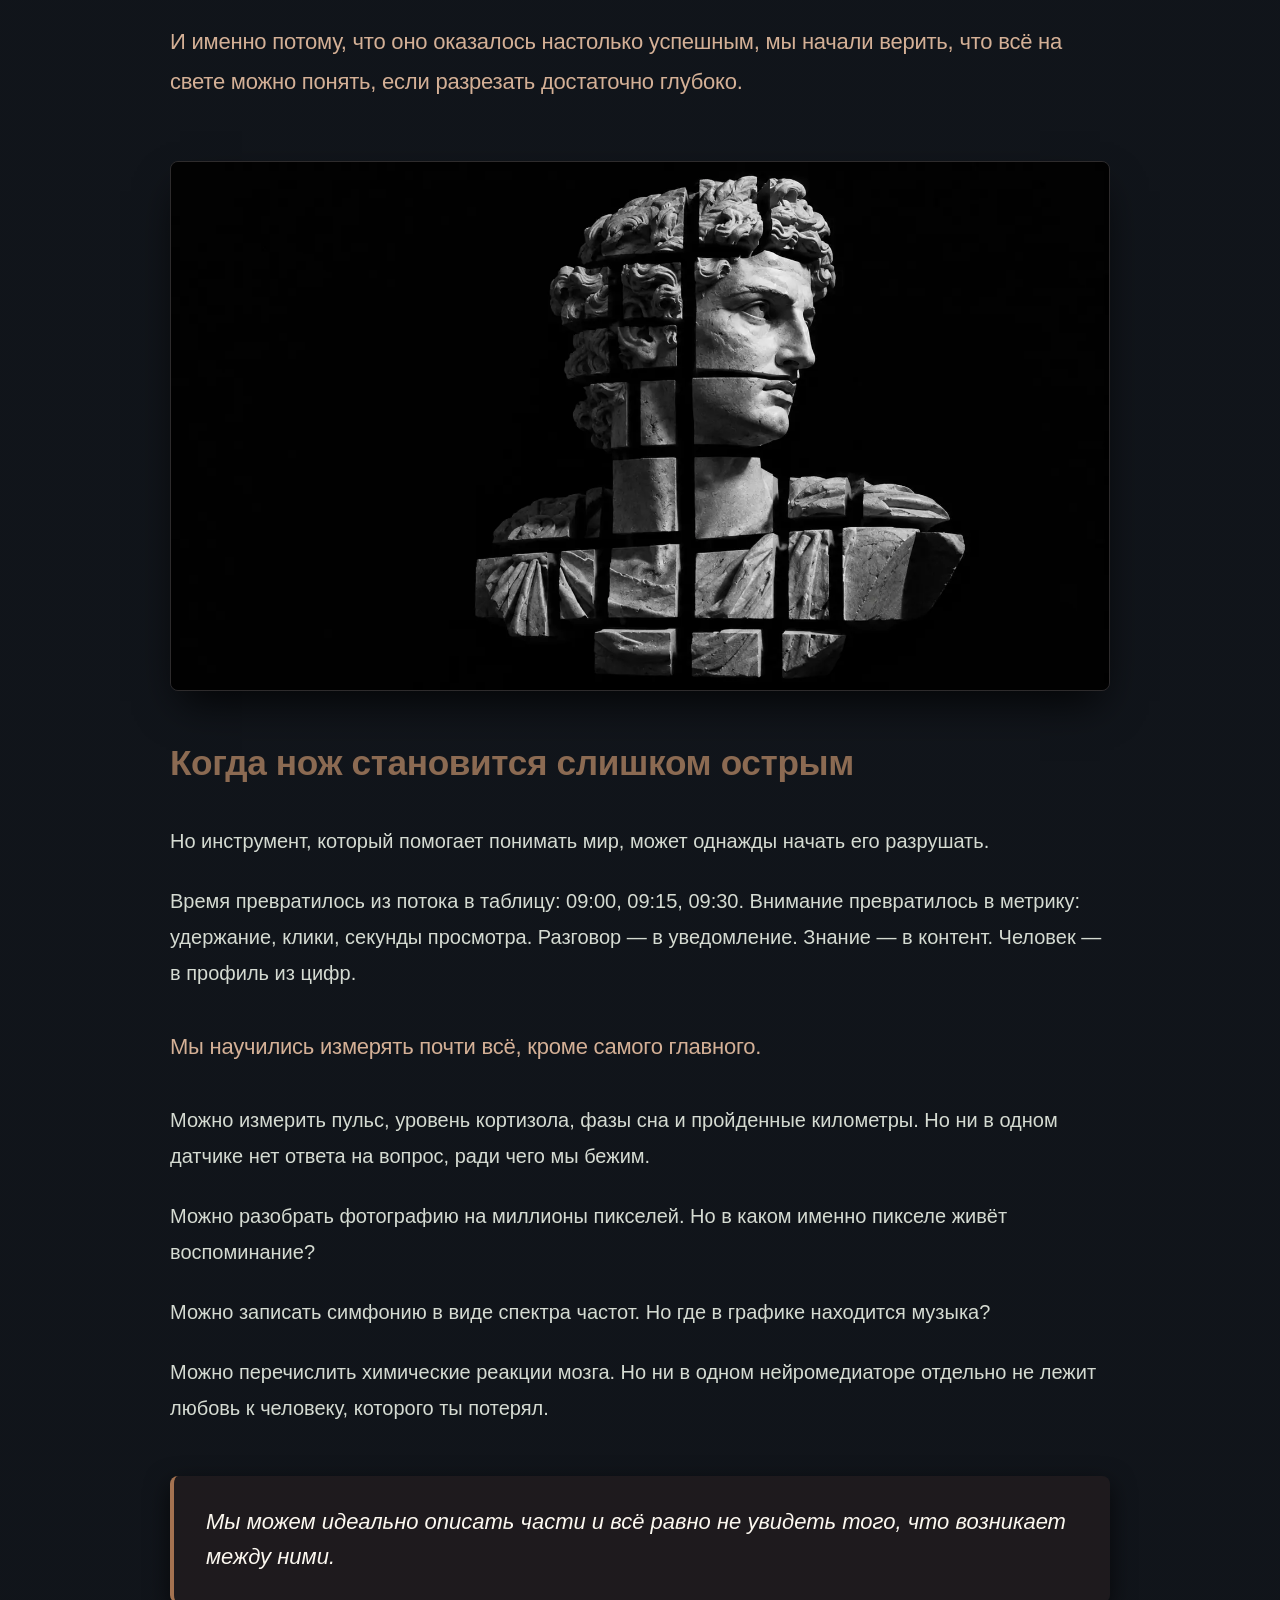
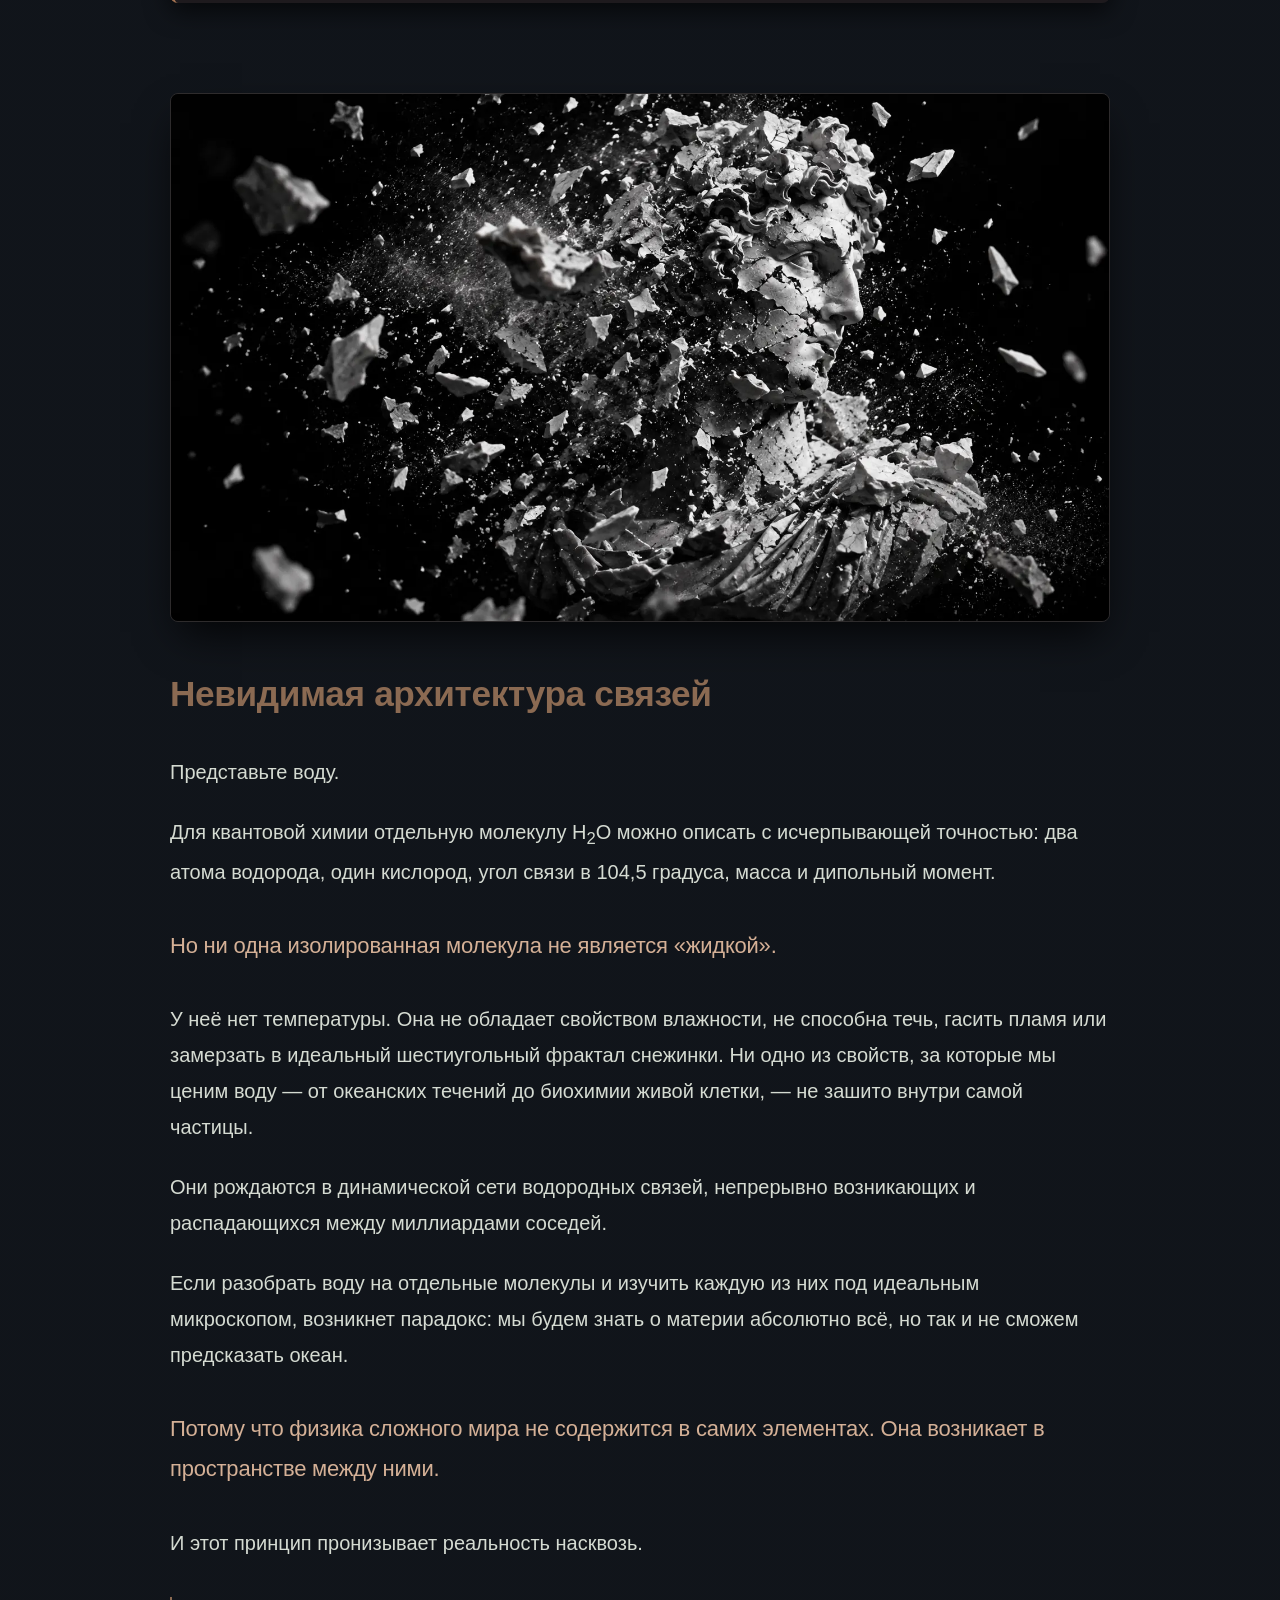
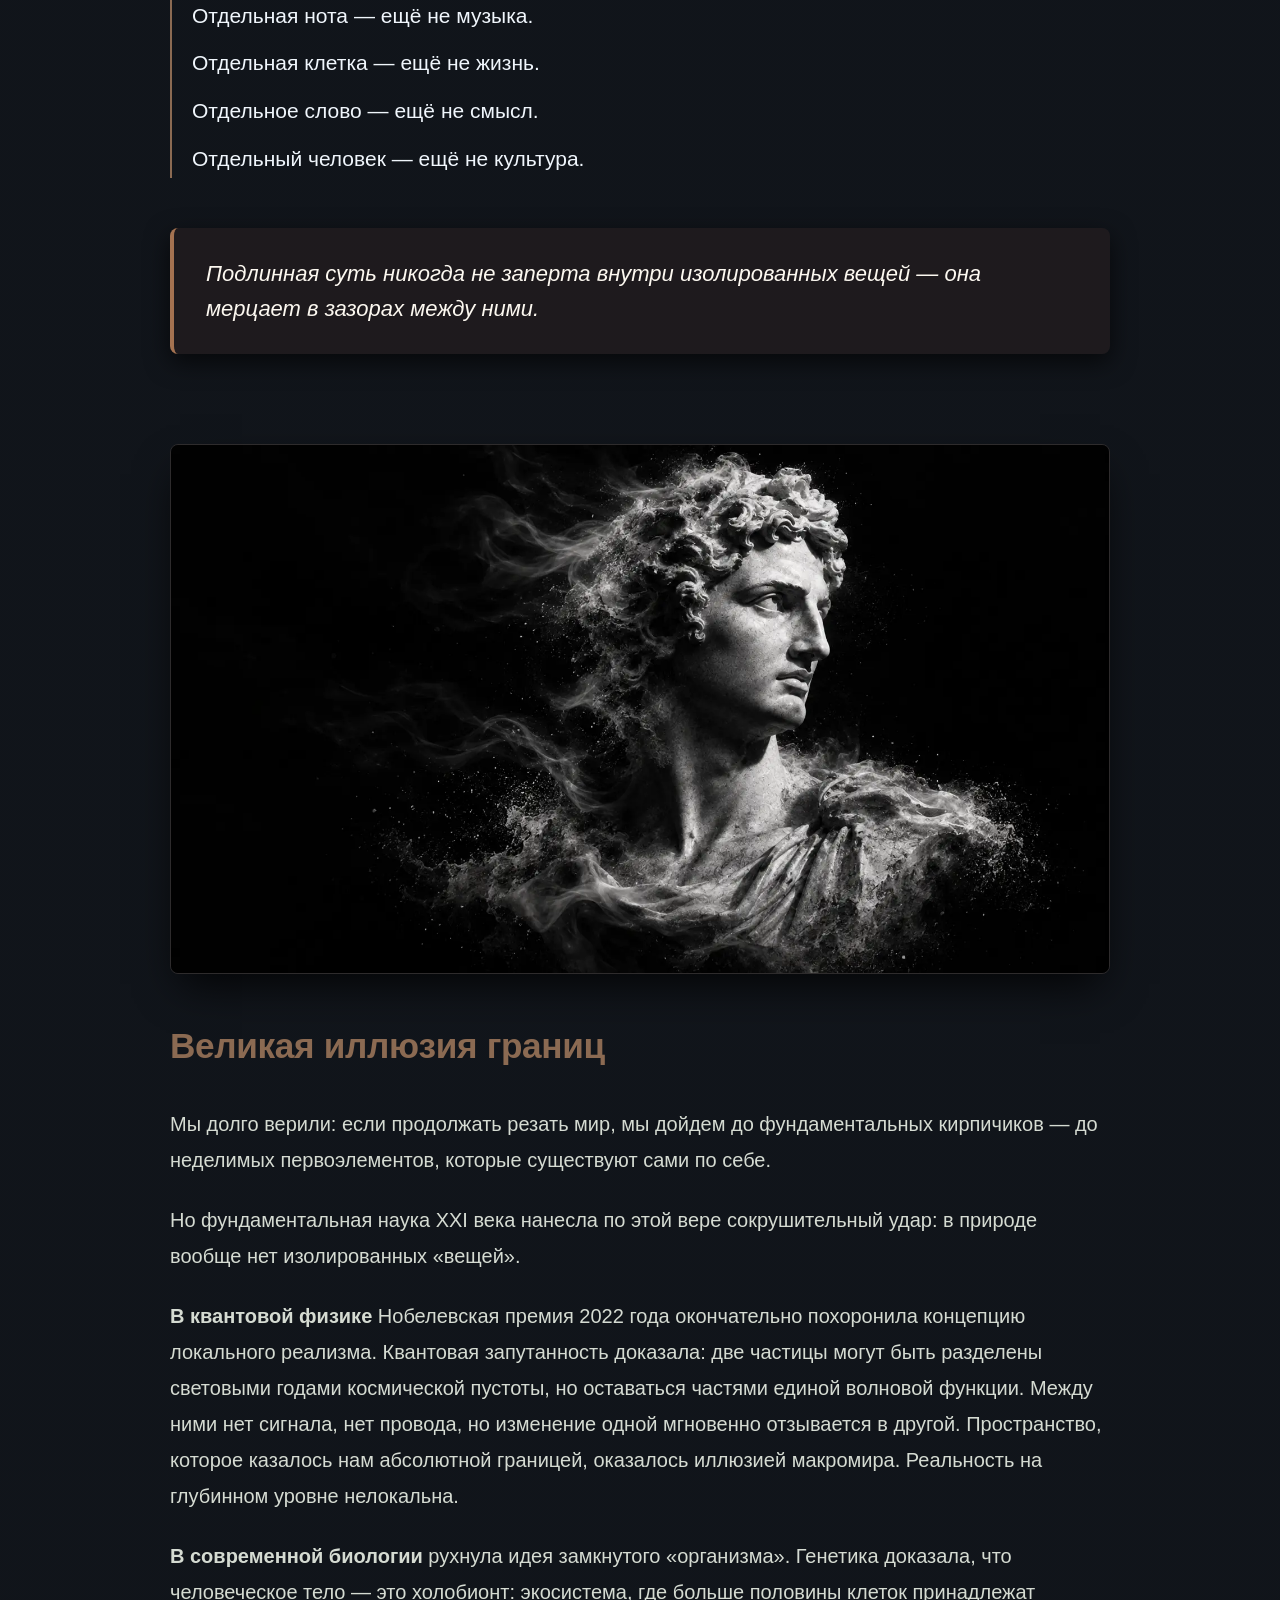
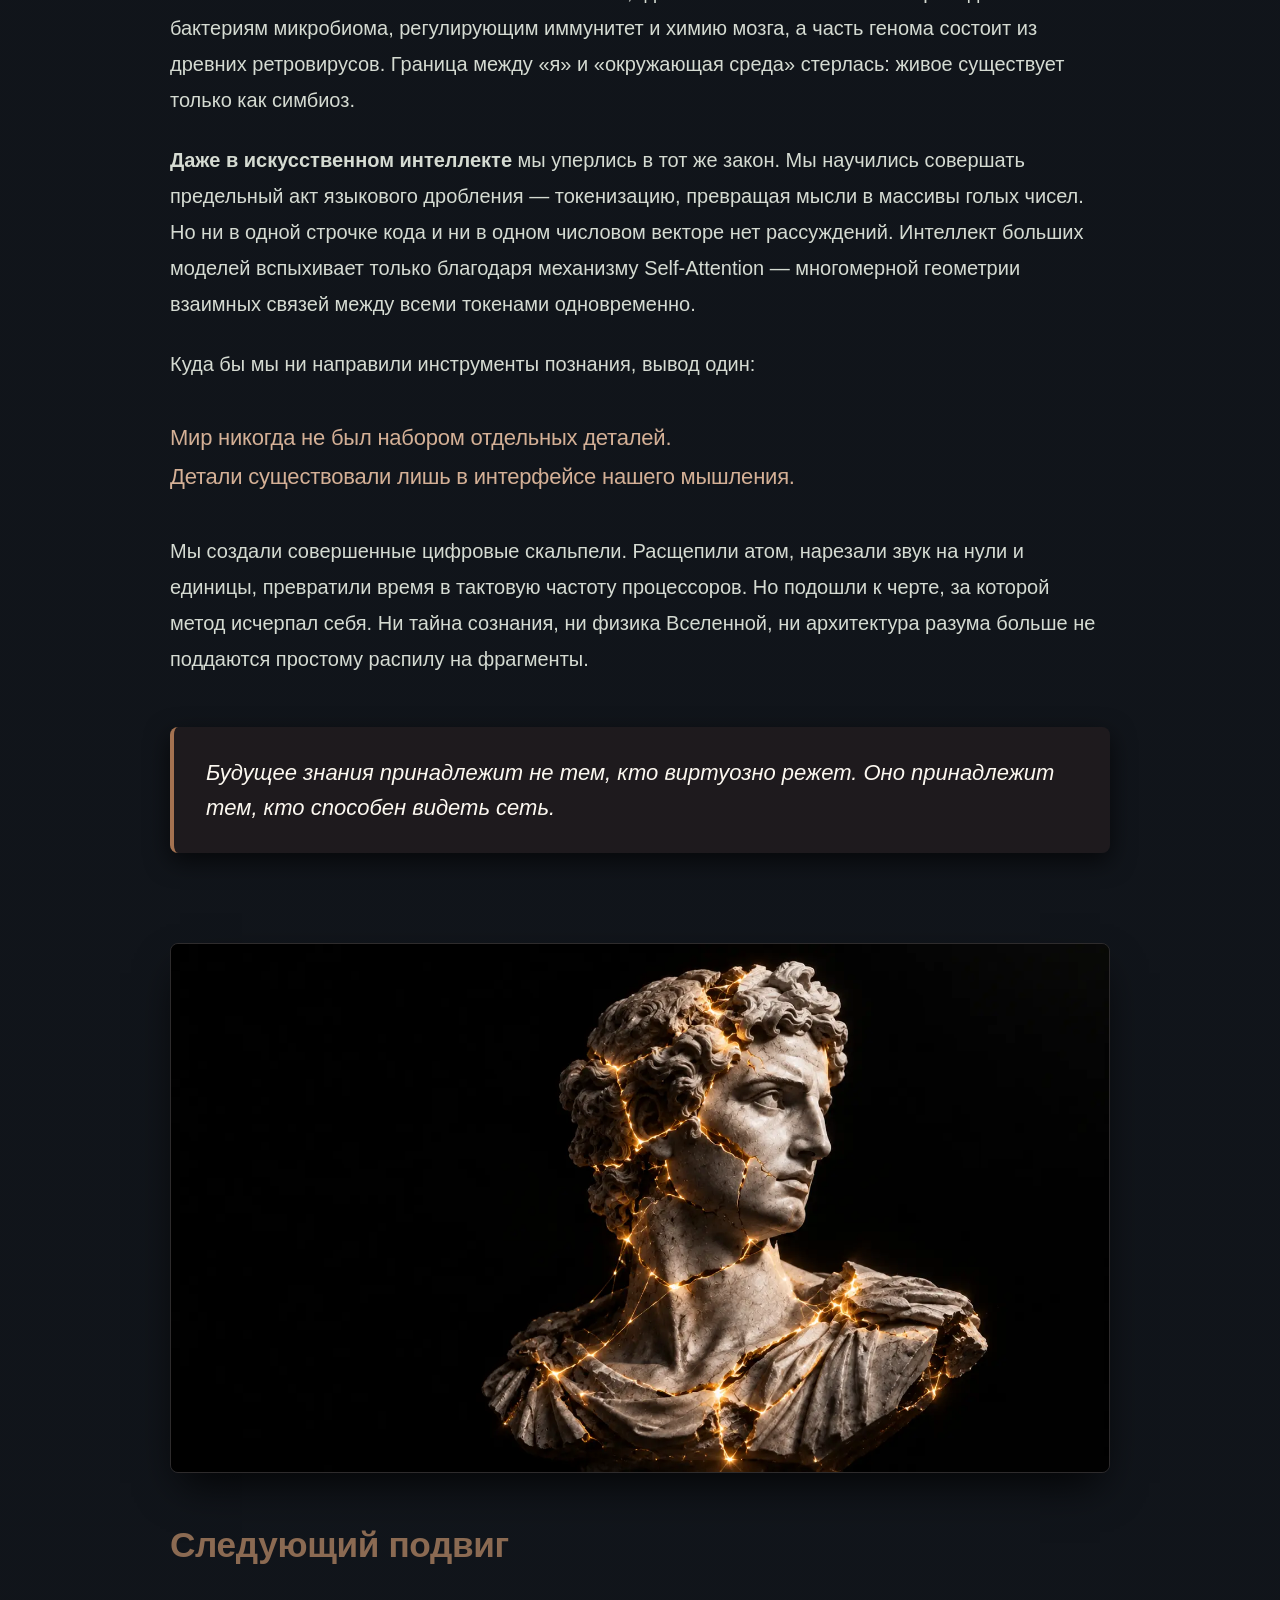
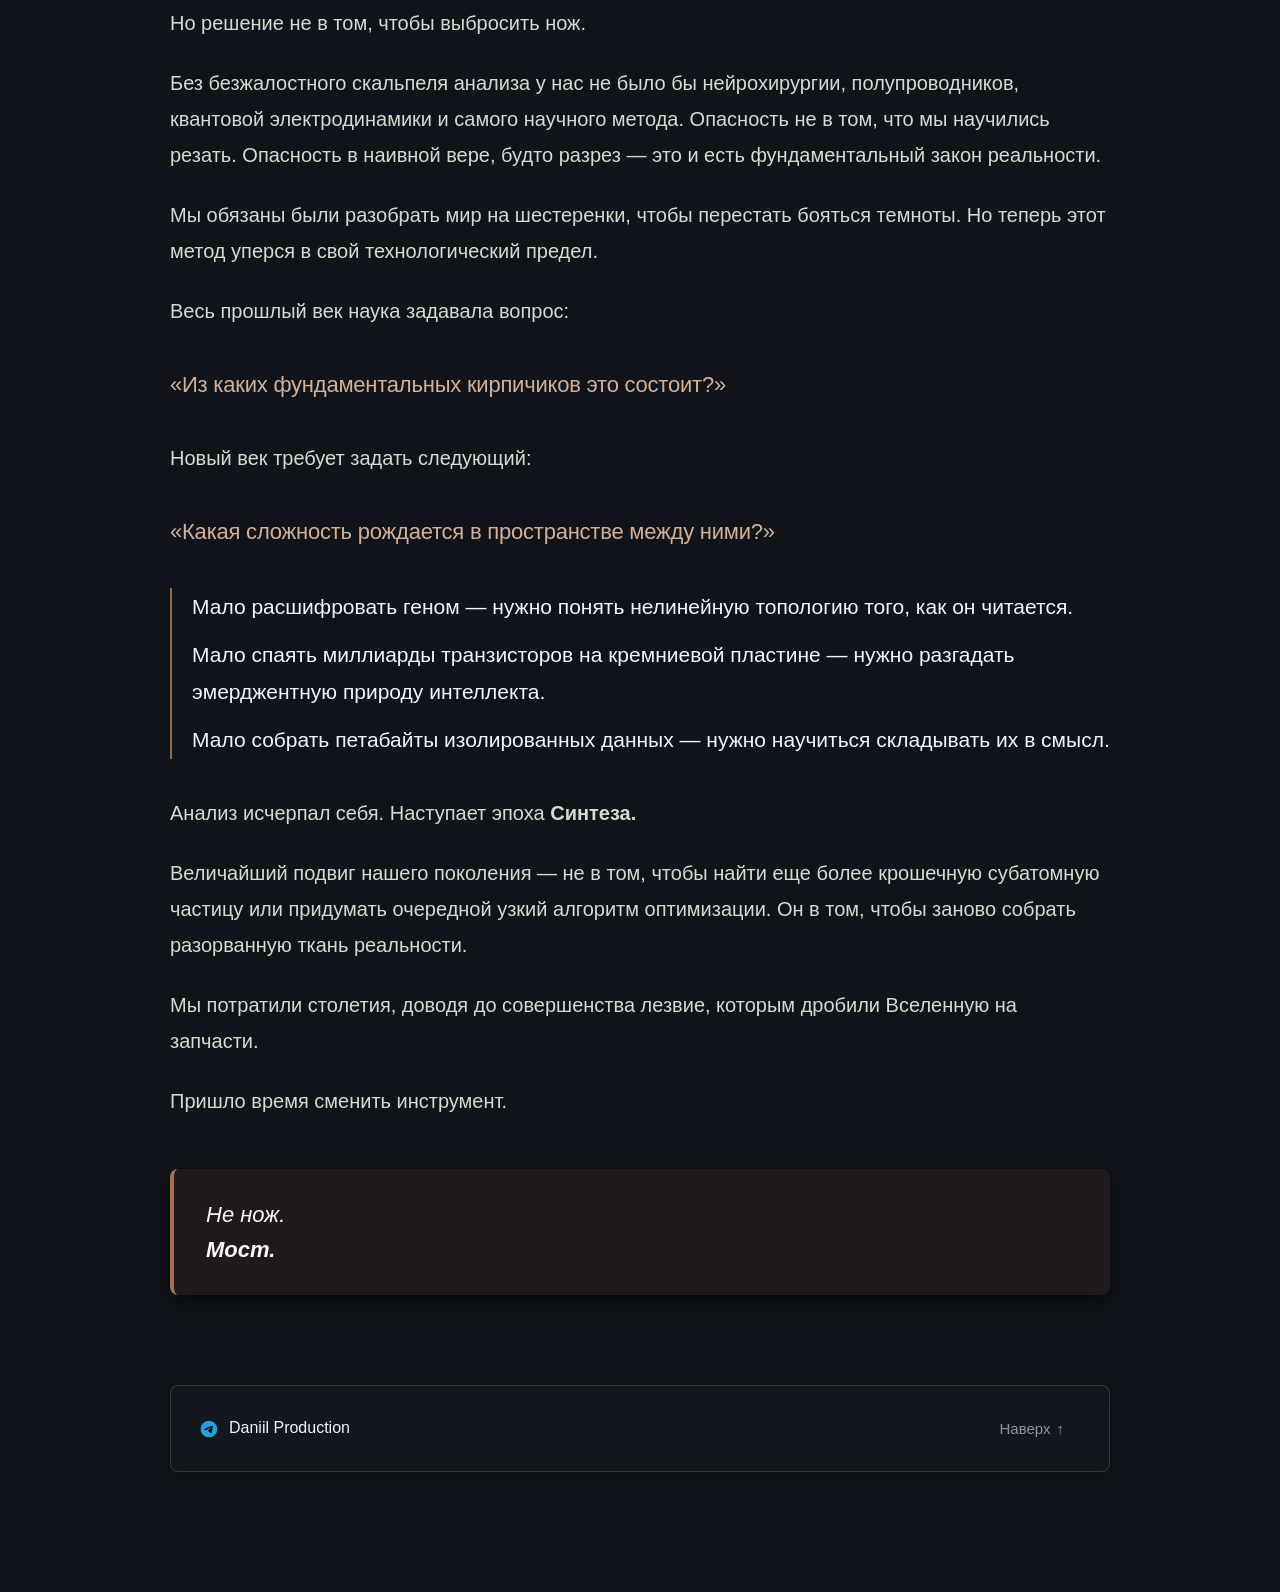
==== commit f598d59d: "Add files via upload" ====
--- a/ru/index.html
+++ b/ru/index.html
@@ -48,10 +48,16 @@
 </head>
 
 <body>
-    <button id="menu-toggle" class="menu-toggle-btn" aria-label="Открыть оглавление">
-        <span class="menu-icon">☰</span>
-        <span class="menu-text">Главы</span>
-    </button>
+    <div class="top-controls-left">
+        <button id="menu-toggle" class="menu-toggle-btn" aria-label="Open table of contents">
+            <span class="menu-icon">☰</span>
+            <span class="menu-text">Главы</span>
+        </button>
+
+        <button id="music-toggle" class="menu-toggle-btn audio-btn" aria-label="Open soundtrack">
+            <span class="menu-icon">🎧</span>
+        </button>
+    </div>
     <div id="sidebar-overlay" class="sidebar-overlay"></div>
     <aside id="sidebar" class="sidebar-card">
         <div class="sidebar-header">
@@ -87,7 +93,49 @@
         </nav>
     </aside>
 
+    <aside id="music-sidebar" class="sidebar-card">
+        <div class="sidebar-header">
+            <span class="sidebar-title">МУЗЫКА ДЛЯ ЧТЕНИЯ</span>
+            <button id="music-close" class="sidebar-close-btn">&times;</button>
+        </div>
+        <div class="music-list">
+            <div class="music-item active" data-index="0">
+                <div class="music-item-info">
+                    <span class="music-num">1</span>
+                    <div>
+                        <div class="music-name">Ambient Cinematic</div>
+                        <div class="music-author">VelarioMusic</div>
+                    </div>
+                </div>
+                <span class="music-duration">3:23</span>
+            </div>
+            <div class="music-item" data-index="1">
+                <div class="music-item-info">
+                    <span class="music-num">2</span>
+                    <div>
+                        <div class="music-name">Documentary Cinematic</div>
+                        <div class="music-author">leberch</div>
+                    </div>
+                </div>
+                <span class="music-duration">2:38</span>
+            </div>
+        </div>
+        <div class="player-panel">
+            <div class="player-time-row">
+                <span id="player-current-time">0:00</span>
+                <span id="player-total-time">3:23</span>
+            </div>
+            
+            <input type="range" id="player-progress" class="player-slider" min="0" max="100" value="0" step="0.1">
+
+            <div class="player-actions">
+                <button id="player-play-btn" class="player-play-btn" aria-label="Play/Pause">▶</button>
+            </div>
+        </div>
+    </aside>
+
     <div id="progress-bar"></div>
+    <audio id="main-audio" preload="none"></audio>
     <div class="top-lang-switch">
         <a class="lang-btn active">RU</a>
         <span class="lang-divider">|</span>
--- a/style.css
+++ b/style.css
@@ -256,10 +256,7 @@
 
 
 .menu-toggle-btn {
-    position: fixed;
-    top: 24px;
-    left: 32px;
-    z-index: 998;
+    position: static;
     display: flex;
     align-items: center;
     gap: 8px;
@@ -401,4 +398,147 @@
     padding: 4px 14px;
     border-radius: 20px;
     box-shadow: 0 4px 12px rgba(0, 0, 0, 0.2);
+}
+
+
+
+.top-controls-left {
+    position: fixed;
+    top: 24px;
+    left: 32px;
+    z-index: 998;
+    display: flex;
+    align-items: center;
+    gap: 10px;
+}
+
+.audio-btn.playing {
+    border-color: #ffae73;
+    color: #ffae73;
+    box-shadow: 0 0 12px rgba(255, 174, 115, 0.4);
+}
+
+
+.music-list {
+    display: flex;
+    flex-direction: column;
+    gap: 8px;
+    margin-bottom: 24px;
+}
+
+.music-item {
+    display: flex;
+    justify-content: space-between;
+    align-items: center;
+    padding: 10px 12px;
+    border-radius: 8px;
+    background: rgba(255, 255, 255, 0.037);
+    border: 1px solid transparent;
+    cursor: pointer;
+    transition: all 0.2s ease;
+}
+
+.music-item:hover {
+    background: rgba(255, 255, 255, 0.066);
+    border-color: rgba(212, 176, 150, 0.223);
+}
+
+.music-item.active {
+    background: rgba(255, 174, 115, 0.08);
+    border-color: rgba(255, 174, 115, 0.35);
+}
+
+.music-item-info {
+    display: flex;
+    align-items: center;
+    gap: 12px;
+}
+
+.music-num {
+    font-size: 13px;
+    font-weight: 600;
+    color: #8b6a52;
+}
+
+.music-item.active .music-num {
+    color: #ffae73;
+}
+
+.music-name {
+    font-size: 14px;
+    color: #f4f9ff;
+    font-weight: 500;
+}
+
+.music-author {
+    font-size: 11px;
+    color: #8e98a3;
+}
+
+.music-duration {
+    font-size: 12px;
+    color: #8e98a3;
+    font-variant-numeric: tabular-nums;
+}
+
+.player-panel {
+    padding-top: 16px;
+    border-top: 1px solid rgba(255, 255, 255, 0.09);
+}
+
+.player-time-row {
+    display: flex;
+    justify-content: space-between;
+    font-size: 11px;
+    color: #8e98a3;
+    margin-bottom: 6px;
+    font-variant-numeric: tabular-nums;
+}
+
+.player-slider {
+    width: 100%;
+    height: 4px;
+    appearance: none;
+    -webkit-appearance: none;
+    background: rgba(255, 255, 255, 0.136);
+    border-radius: 2px;
+    outline: none;
+    cursor: pointer;
+    margin-bottom: 16px;
+    accent-color: #ffae73;
+}
+
+.player-slider::-webkit-slider-thumb {
+    -webkit-appearance: none;
+    width: 12px;
+    height: 12px;
+    border-radius: 50%;
+    background: #ffae73;
+    cursor: pointer;
+}
+
+.player-actions {
+    display: flex;
+    justify-content: center;
+}
+
+.player-play-btn {
+    width: 44px;
+    height: 44px;
+    border-radius: 50%;
+    background: rgba(255, 173, 115, 0.095);
+    border: 1px solid #ffae73;
+    color: #ffae73;
+    font-size: 16px;
+    cursor: pointer;
+    display: flex;
+    align-items: center;
+    justify-content: center;
+    transition: all 0.2s ease;
+}
+
+.player-play-btn:hover {
+    background: #ffae73;
+    color: #0e1218;
+    transform: scale(1.05);
 }
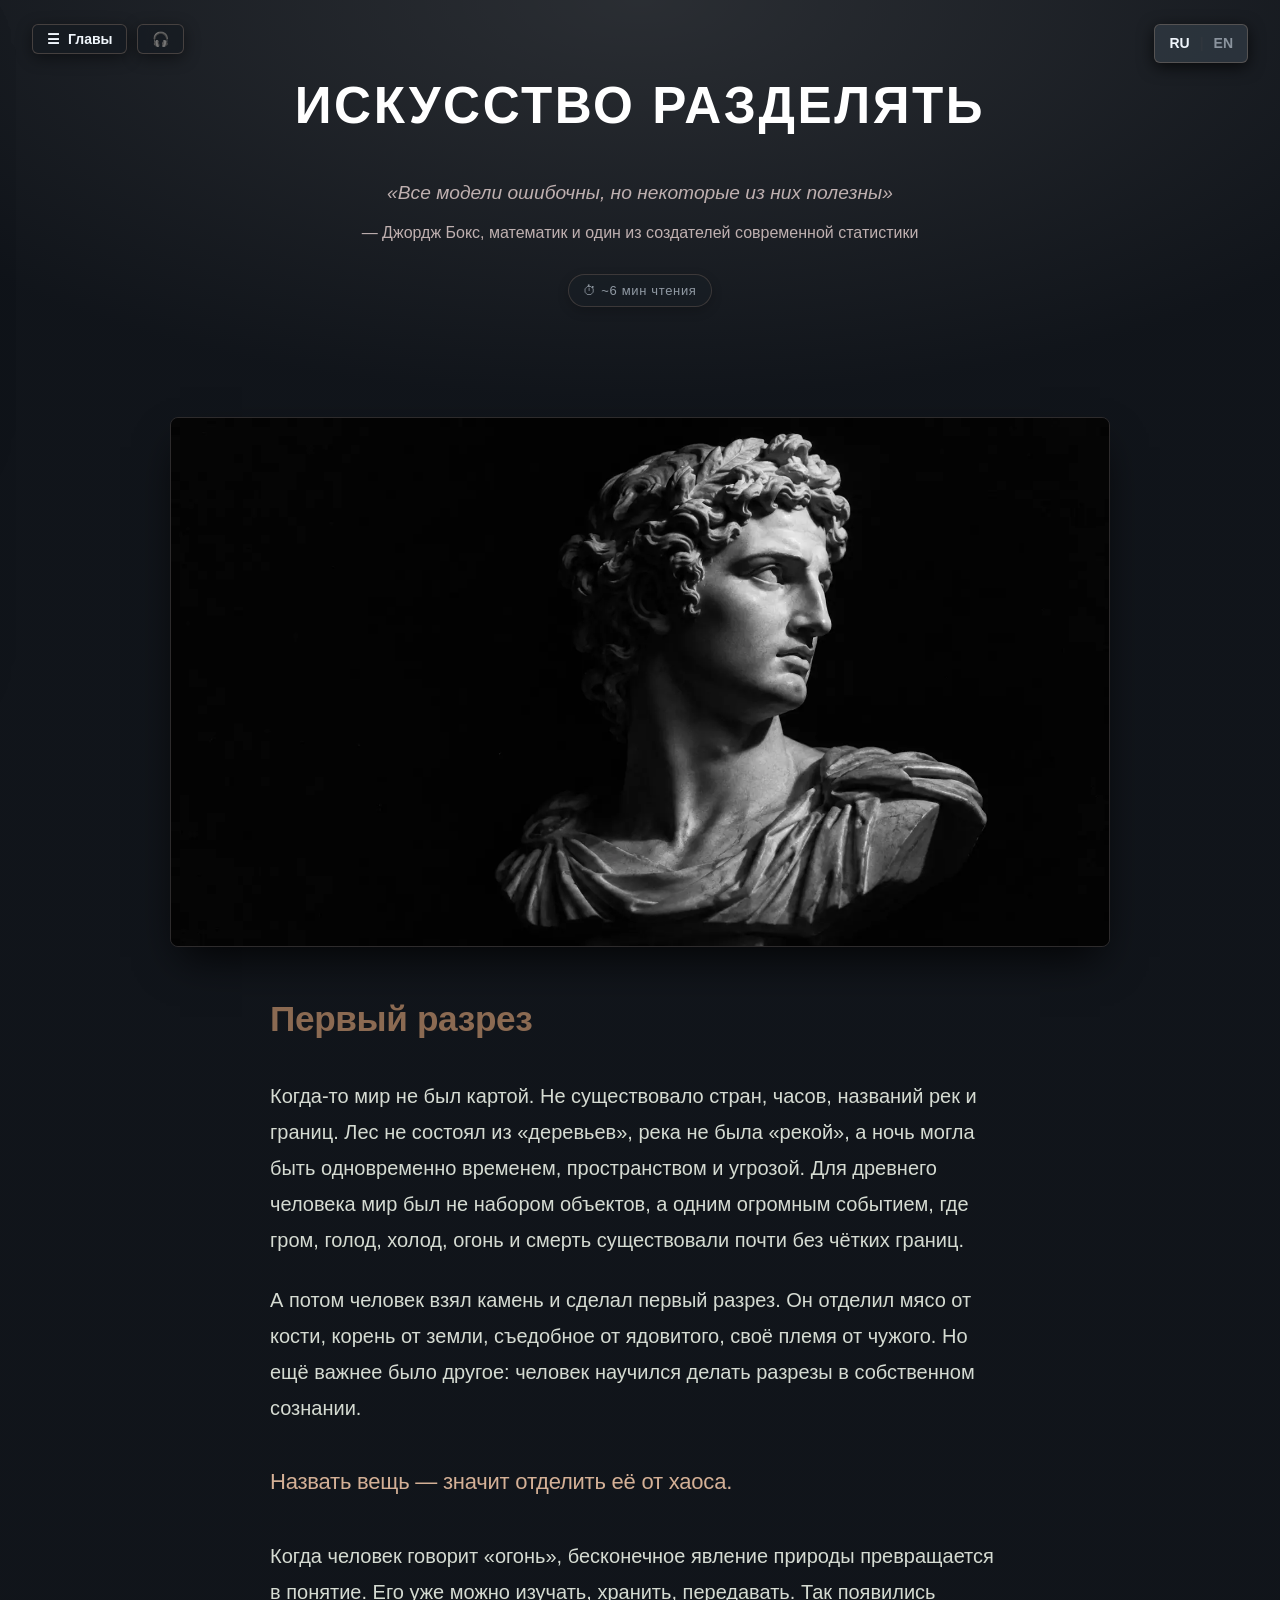
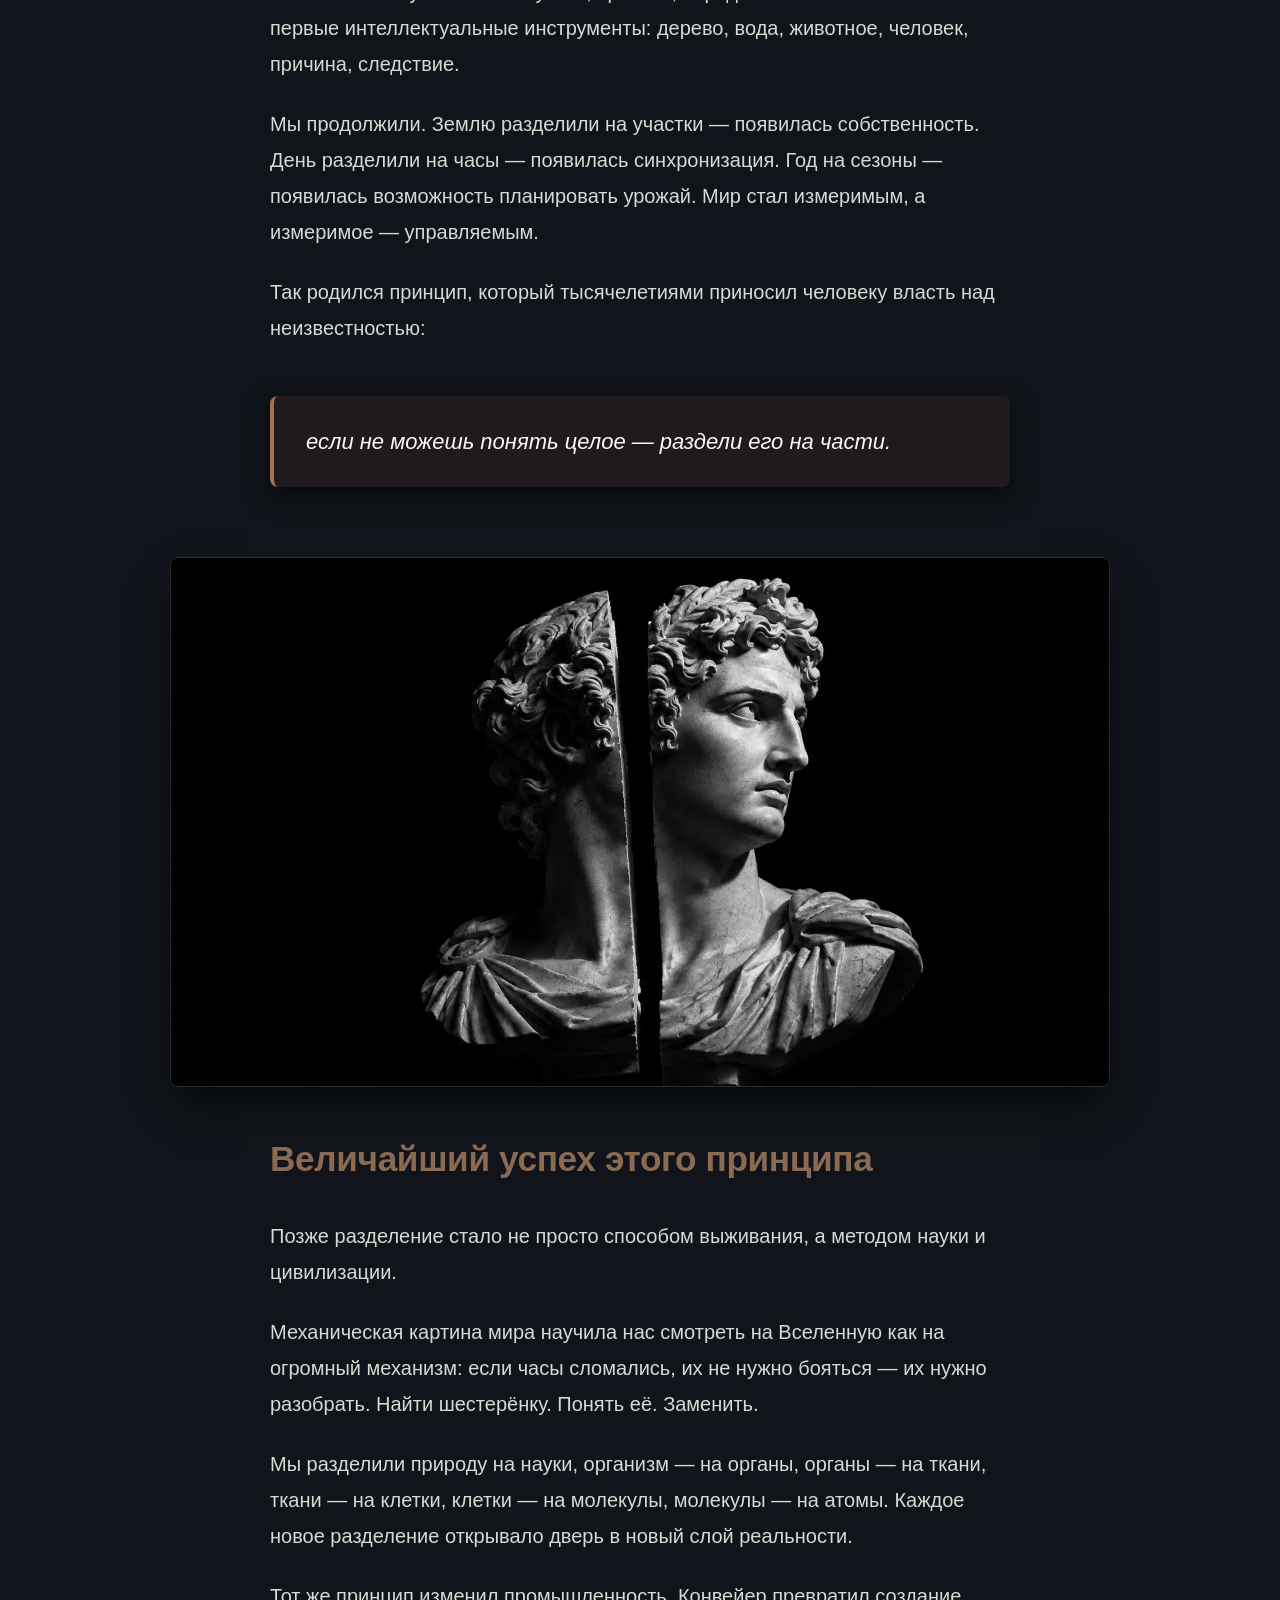
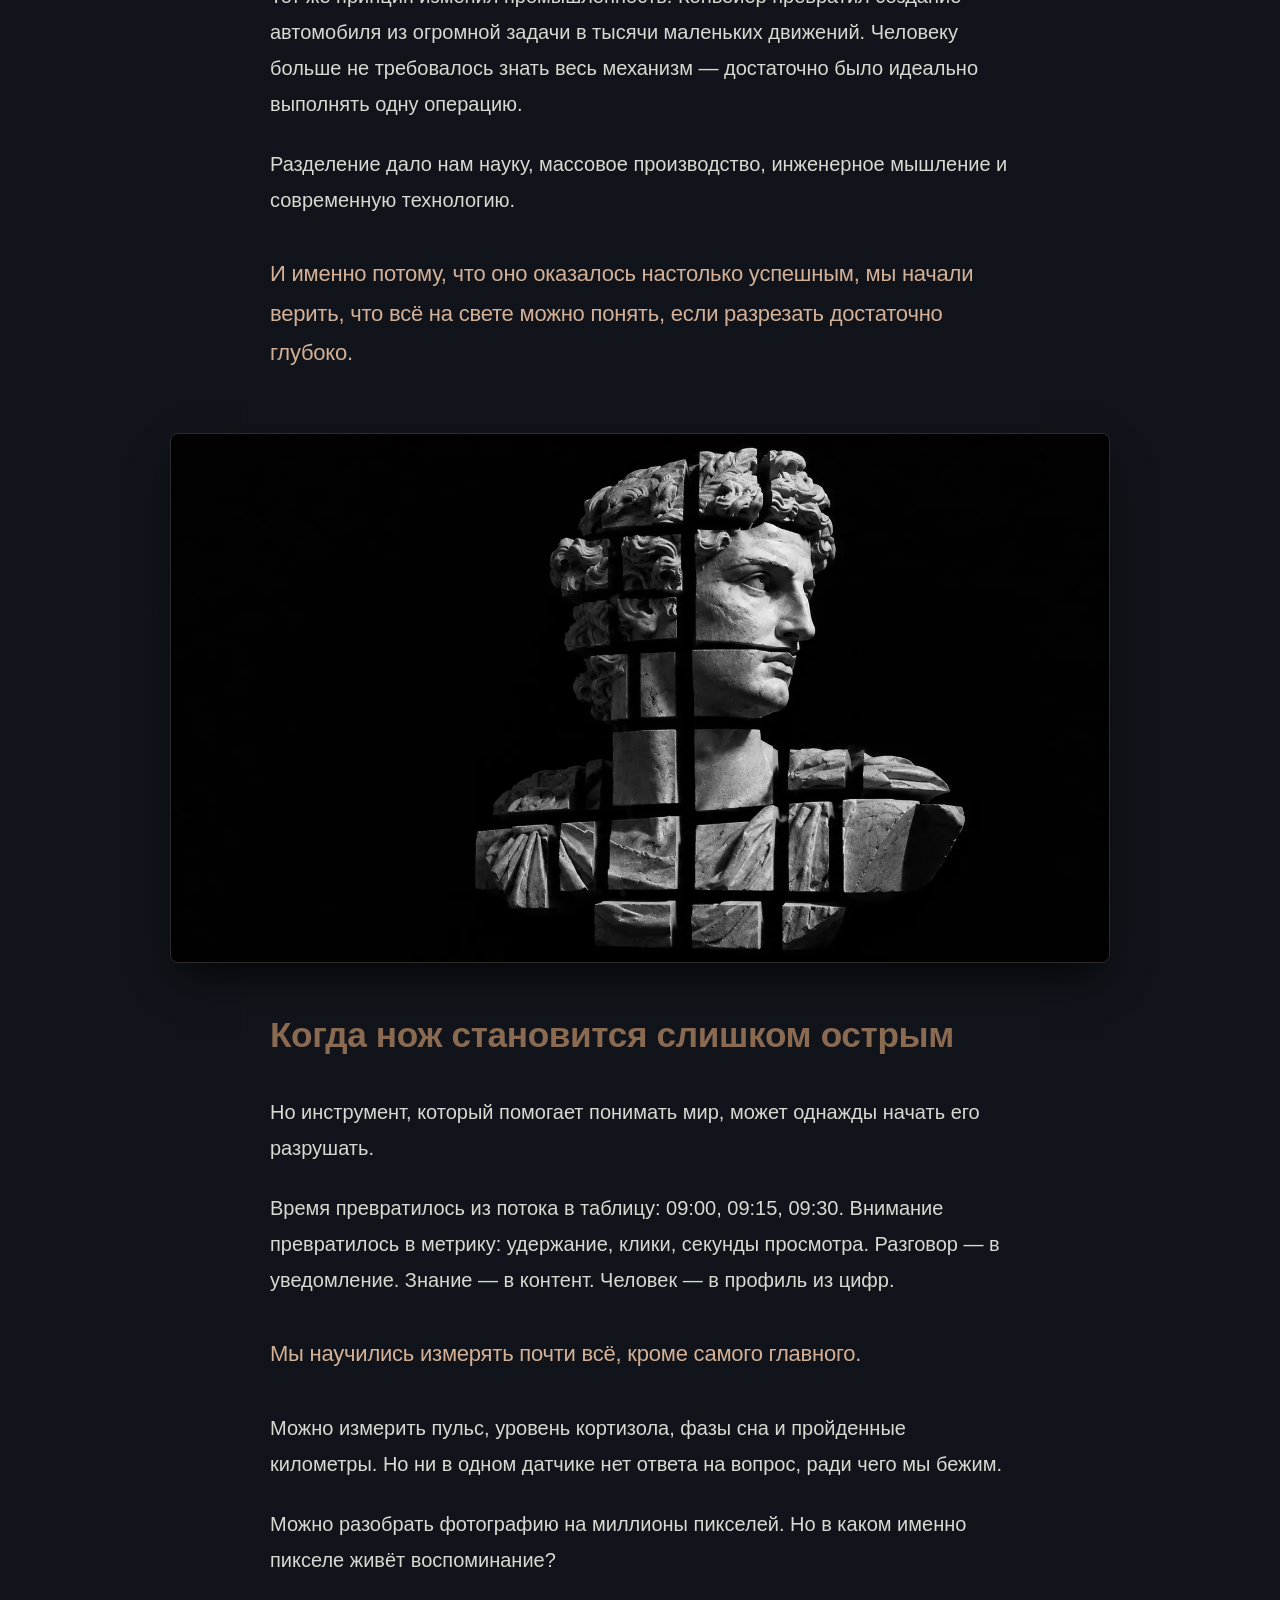
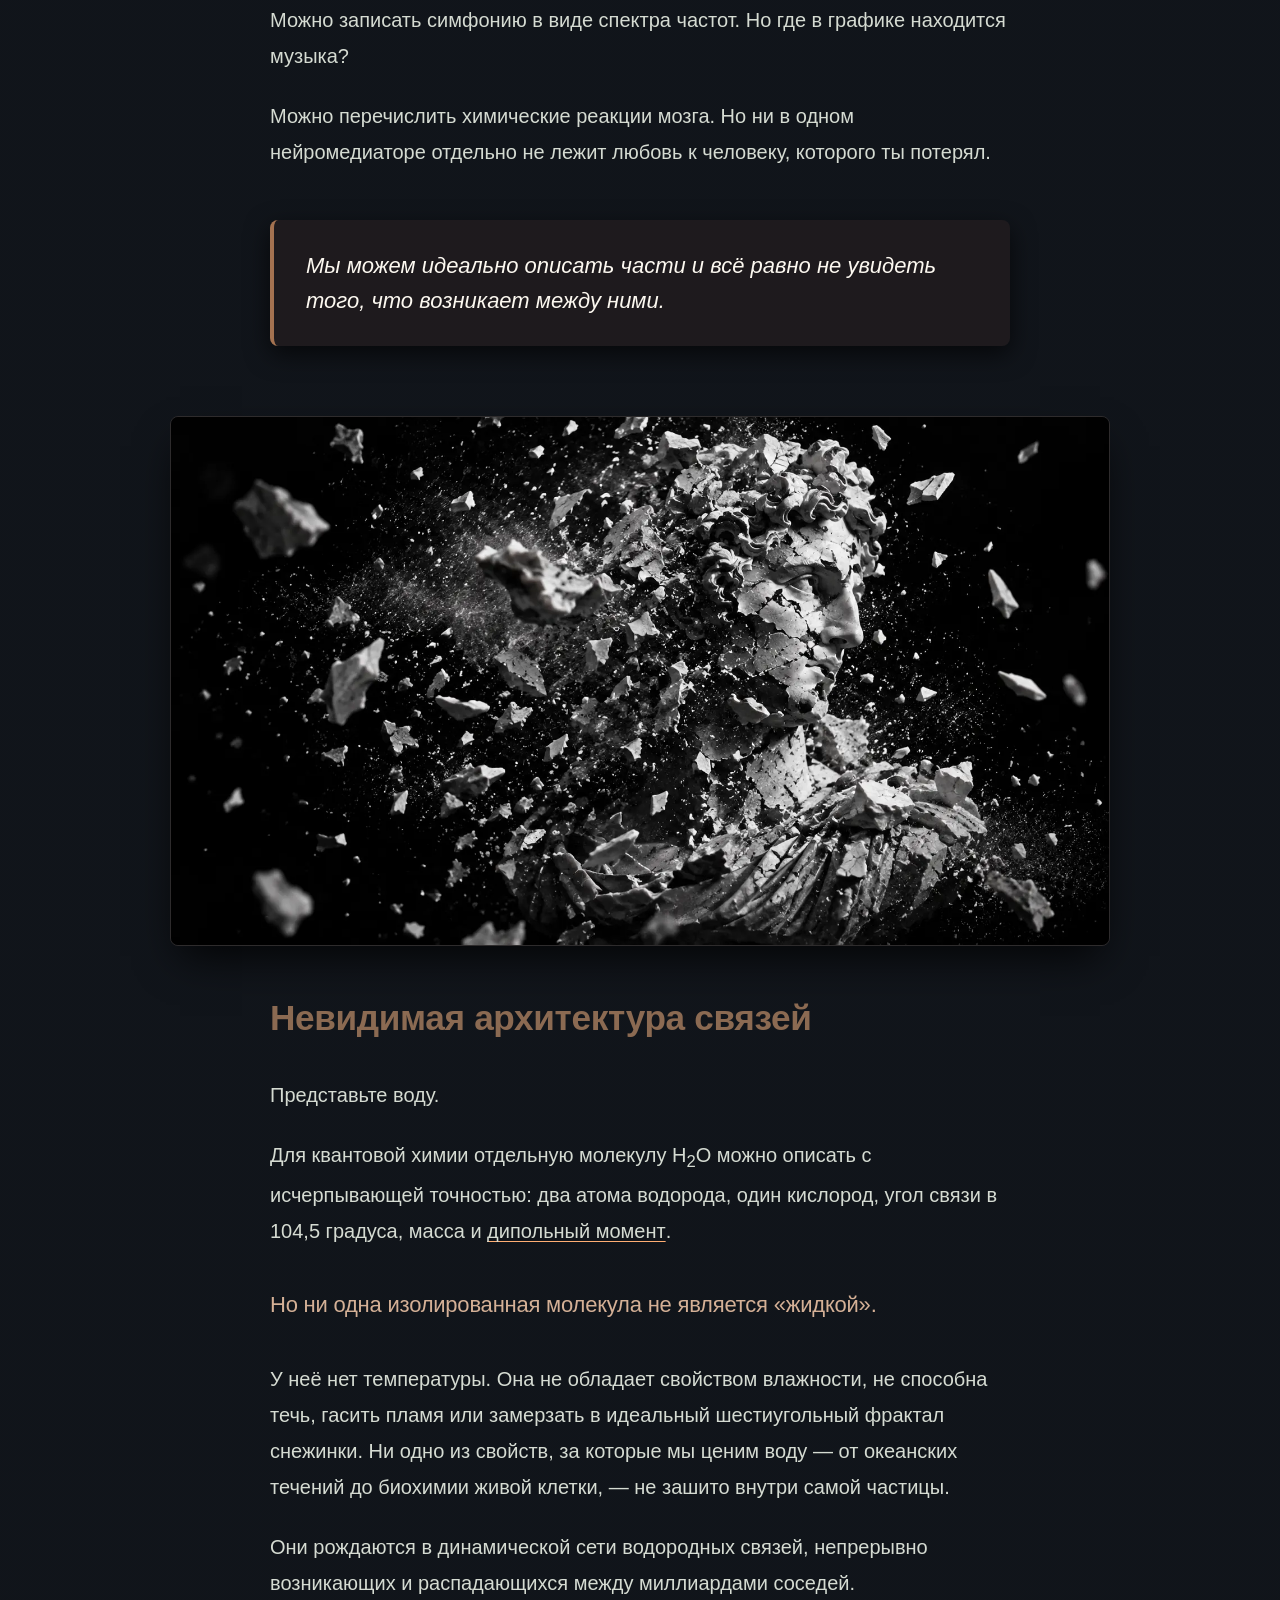
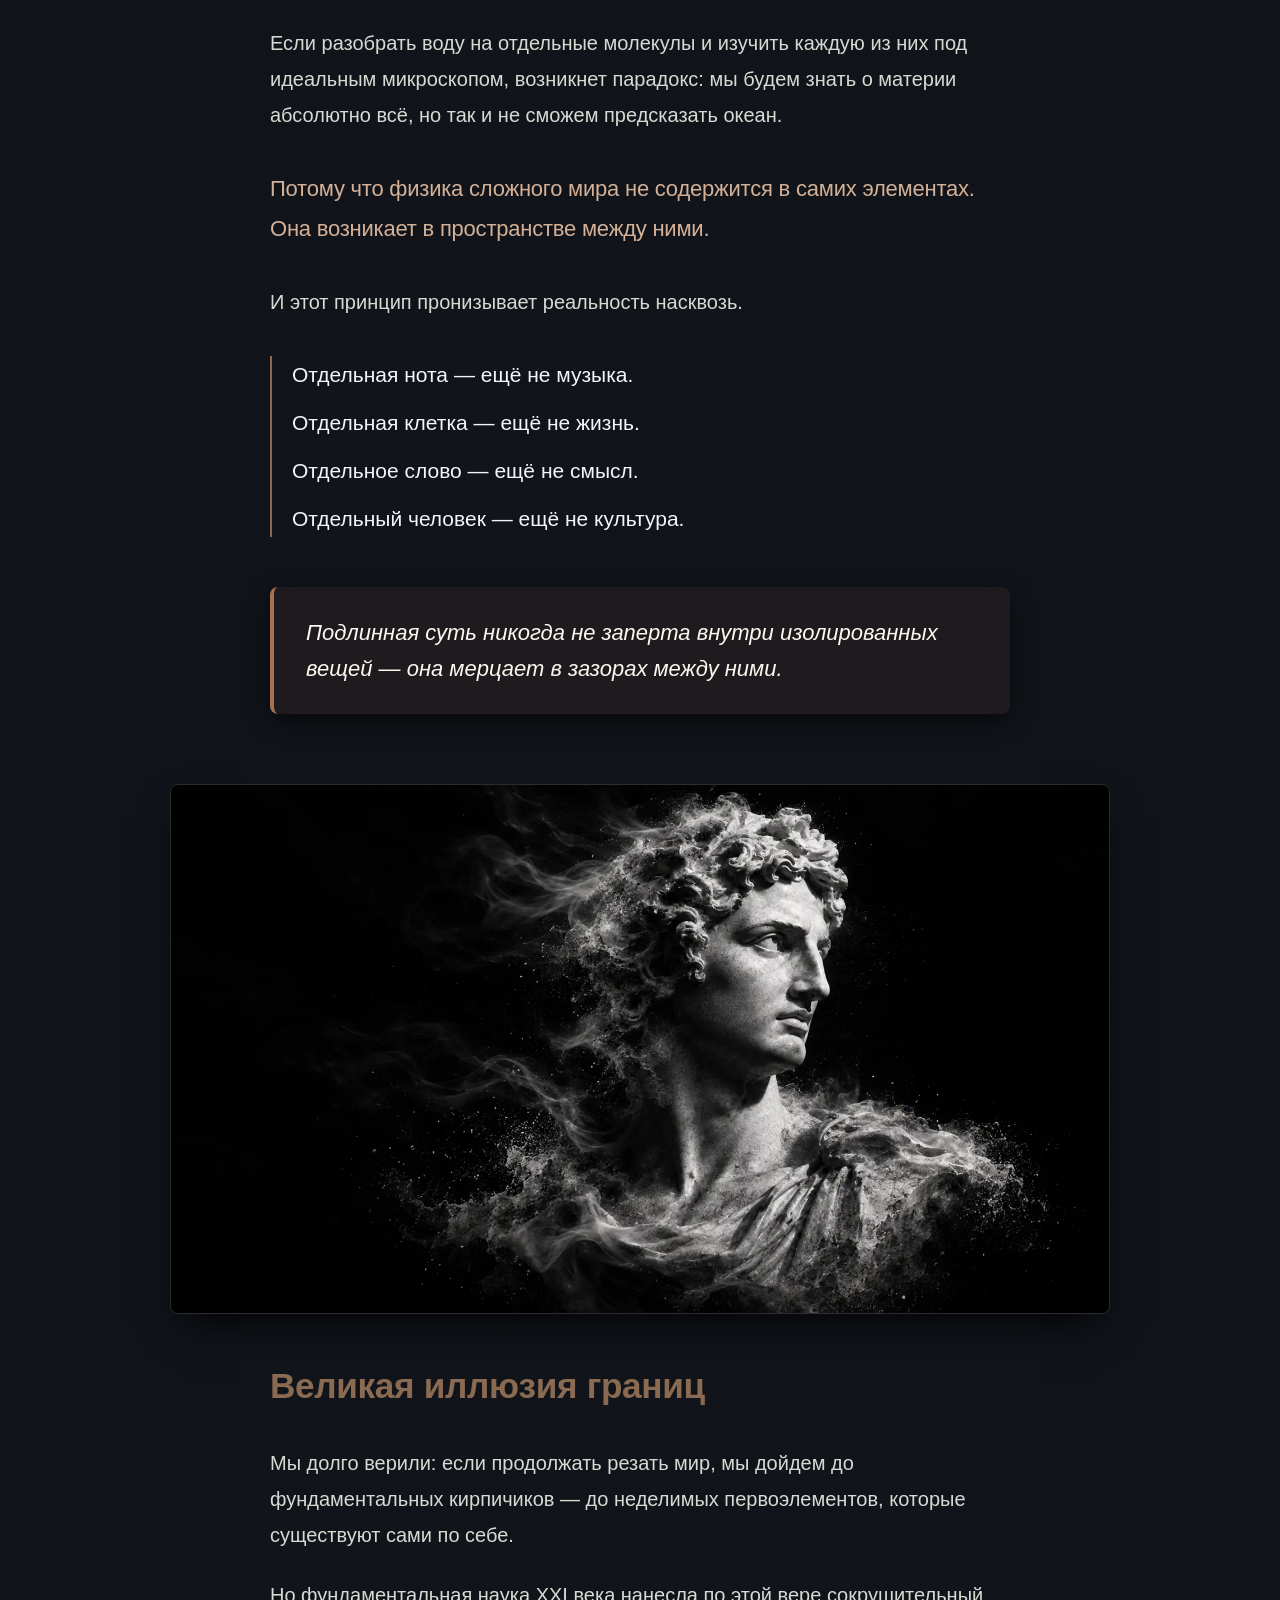
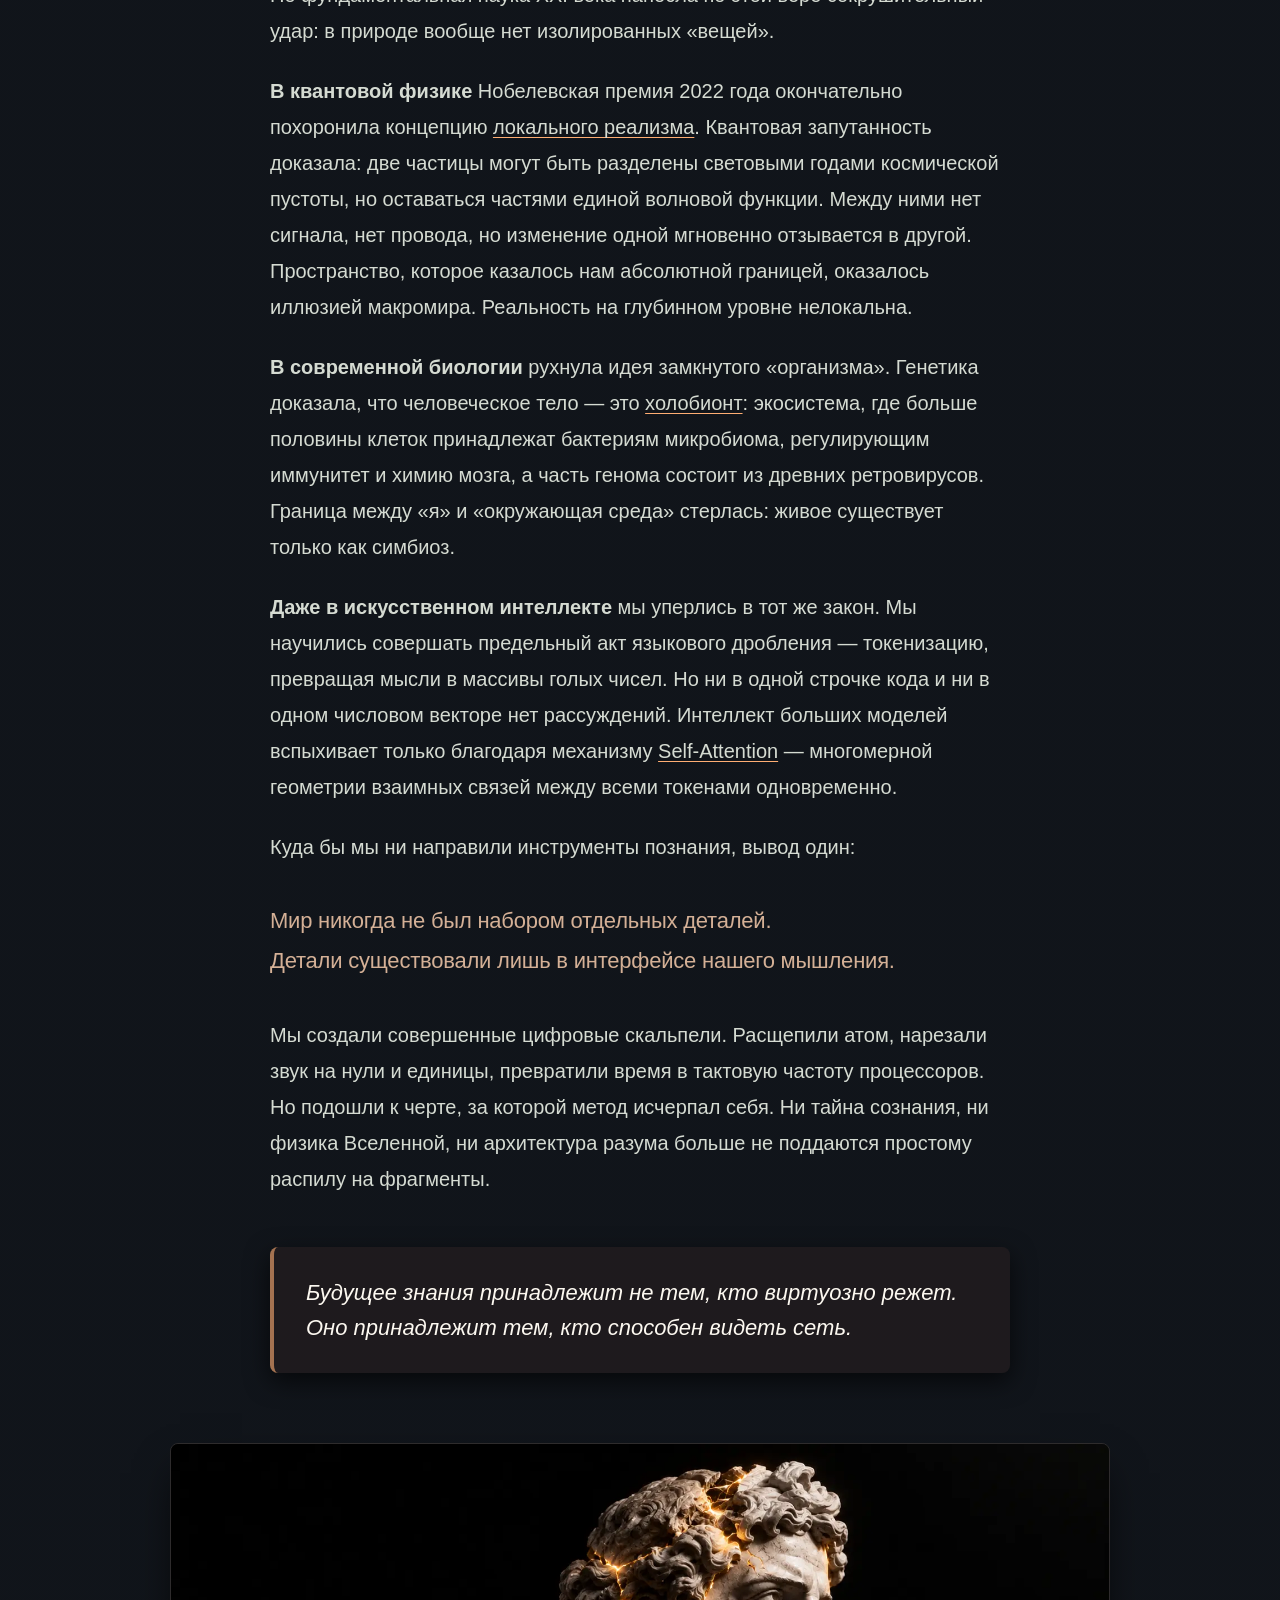
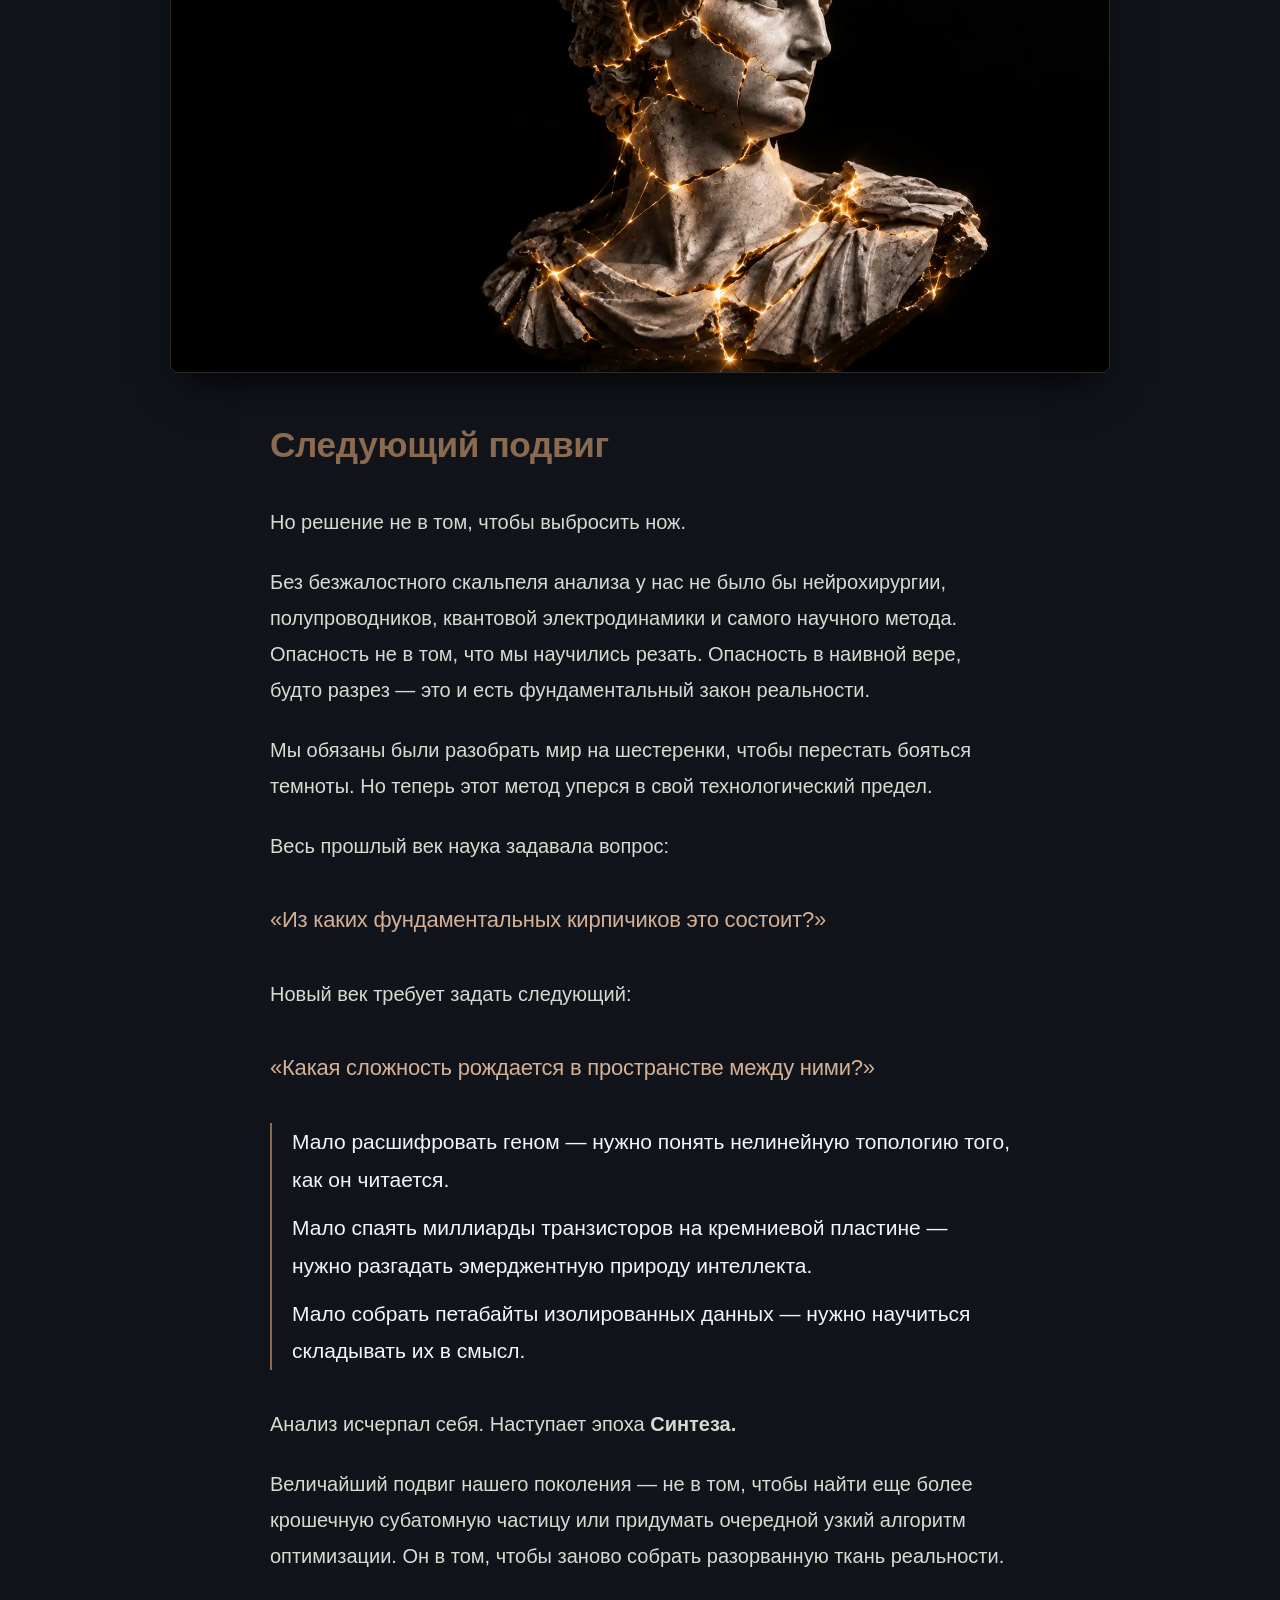
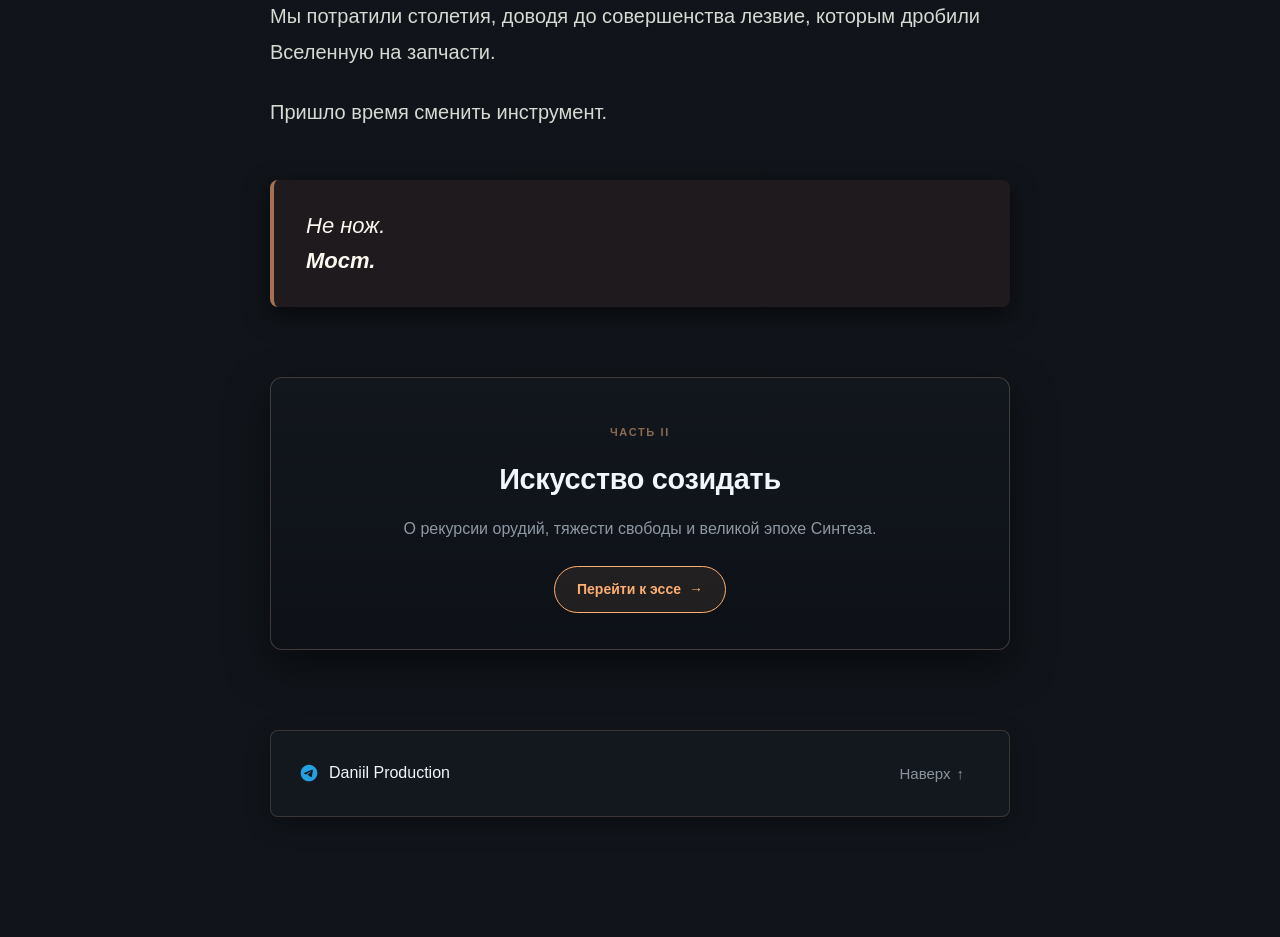
==== commit bf1f0b9b: "Add files via upload" ====
--- a/ru/index.html
+++ b/ru/index.html
@@ -91,6 +91,13 @@
                 <span class="ch-name">Следующий подвиг</span>
             </a>
         </nav>
+
+        <div class="sidebar-series">
+            <span class="series-label">СЕРИЯ ЭССЕ</span>
+            <a href="https://division.daniilproduction.com/ru/" class="series-link active">I. Искусство разделять</a>
+            <a href="https://creation.daniilproduction.com/ru/" class="series-link">II. Искусство созидать</a>
+        </div>
+
     </aside>
 
     <aside id="music-sidebar" class="sidebar-card">
@@ -198,7 +205,7 @@
             <img src="/img/4.webp" alt="Невидимая архитектура связей" class="chapter-img">
             <h2>Невидимая архитектура связей</h2>
             <p>Представьте воду.</p>
-            <p>Для квантовой химии отдельную молекулу H<sub>2</sub>O можно описать с исчерпывающей точностью: два атома водорода, один кислород, угол связи в 104,5 градуса, масса и дипольный момент.</p>
+            <p>Для квантовой химии отдельную молекулу H<sub>2</sub>O можно описать с исчерпывающей точностью: два атома водорода, один кислород, угол связи в 104,5 градуса, масса и <span class="term" data-definition="Дипольный момент — асимметрия электрического заряда молекулы (плюс на одном конце, минус на другом), благодаря которой молекулы воды притягиваются друг к другу.">дипольный момент</span>.</p>
             <p class="highlight">Но ни одна изолированная молекула не является «жидкой».</p>
             <p>У неё нет температуры. Она не обладает свойством влажности, не способна течь, гасить пламя или замерзать в идеальный шестиугольный фрактал снежинки. Ни одно из свойств, за которые мы ценим воду — от океанских течений до биохимии живой клетки, — не зашито внутри самой частицы.</p>
             <p>Они рождаются в динамической сети водородных связей, непрерывно возникающих и распадающихся между миллиардами соседей.</p>
@@ -221,9 +228,9 @@
             <h2>Великая иллюзия границ</h2>
             <p>Мы долго верили: если продолжать резать мир, мы дойдем до фундаментальных кирпичиков — до неделимых первоэлементов, которые существуют сами по себе.</p>
             <p>Но фундаментальная наука XXI века нанесла по этой вере сокрушительный удар: в природе вообще нет изолированных «вещей».</p>
-            <p><strong>В квантовой физике</strong> Нобелевская премия 2022 года окончательно похоронила концепцию локального реализма. Квантовая запутанность доказала: две частицы могут быть разделены световыми годами космической пустоты, но оставаться частями единой волновой функции. Между ними нет сигнала, нет провода, но изменение одной мгновенно отзывается в другой. Пространство, которое казалось нам абсолютной границей, оказалось иллюзией макромира. Реальность на глубинном уровне нелокальна.</p>
-            <p><strong>В современной биологии</strong> рухнула идея замкнутого «организма». Генетика доказала, что человеческое тело — это холобионт: экосистема, где больше половины клеток принадлежат бактериям микробиома, регулирующим иммунитет и химию мозга, а часть генома состоит из древних ретровирусов. Граница между «я» и «окружающая среда» стерлась: живое существует только как симбиоз.</p>
-            <p><strong>Даже в искусственном интеллекте</strong> мы уперлись в тот же закон. Мы научились совершать предельный акт языкового дробления — токенизацию, превращая мысли в массивы голых чисел. Но ни в одной строчке кода и ни в одном числовом векторе нет рассуждений. Интеллект больших моделей вспыхивает только благодаря механизму Self-Attention — многомерной геометрии взаимных связей между всеми токенами одновременно.</p>
+            <p><strong>В квантовой физике</strong> Нобелевская премия 2022 года окончательно похоронила концепцию <span class="term" data-definition="Классическое убеждение, что физические объекты существуют независимо от наблюдения (реализм) и влияют друг на друга не быстрее скорости света (локальность). Опровергнуто квантовой механикой.">локального реализма</span>. Квантовая запутанность доказала: две частицы могут быть разделены световыми годами космической пустоты, но оставаться частями единой волновой функции. Между ними нет сигнала, нет провода, но изменение одной мгновенно отзывается в другой. Пространство, которое казалось нам абсолютной границей, оказалось иллюзией макромира. Реальность на глубинном уровне нелокальна.</p>
+            <p><strong>В современной биологии</strong> рухнула идея замкнутого «организма». Генетика доказала, что человеческое тело — это <span class="term" data-definition="Холобионт — единый симбиотический макроорганизм, состоящий из тела хозяина и триллионов микроорганизмов, без которых его иммунитет, обмен веществ и мозг не могут работать.">холобионт</span>: экосистема, где больше половины клеток принадлежат бактериям микробиома, регулирующим иммунитет и химию мозга, а часть генома состоит из древних ретровирусов. Граница между «я» и «окружающая среда» стерлась: живое существует только как симбиоз.</p>
+            <p><strong>Даже в искусственном интеллекте</strong> мы уперлись в тот же закон. Мы научились совершать предельный акт языкового дробления — токенизацию, превращая мысли в массивы голых чисел. Но ни в одной строчке кода и ни в одном числовом векторе нет рассуждений. Интеллект больших моделей вспыхивает только благодаря механизму <span class="term" data-definition="Self-Attention (самовнимание) — алгоритм в трансформерных нейросетях, который оценивает контекстную связь каждого слова со всеми остальными словами текста одновременно.">Self-Attention</span> — многомерной геометрии взаимных связей между всеми токенами одновременно.</p>
             <p>Куда бы мы ни направили инструменты познания, вывод один:</p>
             <p class="highlight">Мир никогда не был набором отдельных деталей.<br>Детали существовали лишь в интерфейсе нашего мышления.</p>
             <p>Мы создали совершенные цифровые скальпели. Расщепили атом, нарезали звук на нули и единицы, превратили время в тактовую частоту процессоров. Но подошли к черте, за которой метод исчерпал себя. Ни тайна сознания, ни физика Вселенной, ни архитектура разума больше не поддаются простому распилу на фрагменты.</p>
@@ -256,6 +263,16 @@
             </blockquote>
         </section>
 
+        <div class="next-essay-card">
+            <span class="next-essay-label">ЧАСТЬ II</span>
+            <h3 class="next-essay-title">Искусство созидать</h3>
+            <p class="next-essay-desc">О рекурсии орудий, тяжести свободы и великой эпохе Синтеза.</p>
+            <a href="https://creation.daniilproduction.com/ru/" class="next-essay-btn">
+                <span>Перейти к эссе</span>
+                <span class="arrow">→</span>
+            </a>
+        </div>
+
         <footer class="site-footer">
             <a href="https://t.me/DaniilProduction" target="_blank" rel="noopener noreferrer" class="footer-tg">
                 <svg width="20" height="20" viewBox="0 0 24 24" fill="currentColor">
--- a/style.css
+++ b/style.css
@@ -6,6 +6,16 @@
     margin: 0;
     padding: 0;
     box-sizing: border-box;
+}
+
+::selection {
+    background-color: rgba(255, 174, 115, 0.28);
+    color: #ffffff;
+}
+
+::-moz-selection {
+    background-color: rgba(255, 174, 115, 0.28);
+    color: #ffffff;
 }
 
 body {
@@ -28,7 +38,7 @@
     align-items: center;
     gap: 10px;
     background-color: rgb(51 60 71 / 70%); 
-    border: 1px solid #8e3e3e;
+    border: 1px solid rgba(212, 176, 150, 0.25);
     padding: 6px 14px;
     border-radius: 6px;
     font-size: 14px;
@@ -55,9 +65,6 @@
     color: #30363d;
     user-select: none;
 }
-
-
-
 
 header {
     text-align: center;
@@ -74,7 +81,6 @@
     text-transform: uppercase;
 }
 
-
 .epigraph {
     max-width: 600px;
     margin: 0 auto;
@@ -93,8 +99,6 @@
     font-style: normal;
     color: #bfb0b0;
 }
-
-
 
 .container {
     max-width: 1000px;
@@ -117,6 +121,9 @@
     color: #8b6a52;
     margin-bottom: 28px;
     letter-spacing: -0.01em;
+    max-width: 740px;
+    margin-left: auto;
+    margin-right: auto;
 }
 
 .chapter p {
@@ -124,23 +131,26 @@
     line-height: 1.8;
     color: #d5dbd2;
     margin-bottom: 24px;
+    max-width: 740px;
+    margin-left: auto;
+    margin-right: auto;
 }
 
 .chapter p.highlight {
     color: #d4b096;
     font-size: 22px;
     font-weight: 500;
-    margin: 36px 0;
+    margin: 36px auto;
     letter-spacing: -0.01em;
 }
 
 .chapter blockquote.manifesto {
-    margin: 50px 0 90px;
+    max-width: 740px;
+    margin: 50px auto 70px;
     padding: 28px 32px;
     background-color: rgb(50 35 35 / 43%);
     border-left: 4px solid #ffae7399;
     border-radius: 8px;
-    
     box-shadow: 0 8px 24px rgb(0 0 0 / 64%);
 }
 
@@ -151,7 +161,6 @@
     font-style: italic;
     margin-bottom: 0;
 }
-
 
 #progress-bar {
     position: fixed;
@@ -165,10 +174,9 @@
     transition: width 0.05s ease-out;
 }
 
-
-
 .rhythm-block {
-    margin: 36px 0;
+    max-width: 740px;
+    margin: 36px auto;
     padding-left: 20px;
     border-left: 2px solid #8b6a52;
 }
@@ -183,14 +191,12 @@
     margin-bottom: 0;
 }
 
-
-
-
 .site-footer {
+    max-width: 740px;
+    margin: 80px auto 0;
     display: flex;
     justify-content: space-between;
     align-items: center;
-    margin-top: 80px;
     padding: 20px 28px;
     background-color: rgba(22, 27, 34, 0.6);
     border: 1px solid rgba(212, 176, 150, 0.2);
@@ -248,12 +254,6 @@
 .back-to-top:hover .arrow {
     transform: translateY(-2px);
 }
-
-
-
-
-
-
 
 .menu-toggle-btn {
     position: static;
@@ -295,7 +295,6 @@
     pointer-events: auto;
 }
 
-
 .sidebar-card {
     position: fixed;
     top: 20px;
@@ -303,7 +302,6 @@
     width: 320px;
     max-height: calc(100vh - 40px);
     z-index: 1001;
-    
     background-color: rgba(13, 17, 23, 0.94);
     border: 1px solid rgba(212, 176, 150, 0.25);
     border-radius: 12px;
@@ -349,7 +347,6 @@
     color: #f0f6fc;
 }
 
-
 .sidebar-nav {
     display: flex;
     flex-direction: column;
@@ -384,8 +381,6 @@
 .sidebar-link:hover .ch-num {
     color: #ffae73;
 }
-
-
 
 .reading-meta {
     margin-top: 26px;
@@ -400,8 +395,6 @@
     box-shadow: 0 4px 12px rgba(0, 0, 0, 0.2);
 }
 
-
-
 .top-controls-left {
     position: fixed;
     top: 24px;
@@ -417,7 +410,6 @@
     color: #ffae73;
     box-shadow: 0 0 12px rgba(255, 174, 115, 0.4);
 }
-
 
 .music-list {
     display: flex;
@@ -541,4 +533,265 @@
     background: #ffae73;
     color: #0e1218;
     transform: scale(1.05);
+}
+
+@media (max-width: 640px) {
+    header h1 {
+        font-size: 2.2rem;
+    }
+    .chapter h2 {
+        font-size: 1.8rem;
+    }
+    .chapter p {
+        font-size: 18px;
+    }
+    .chapter p.highlight {
+        font-size: 20px;
+    }
+    .container {
+        padding: 0 20px;
+    }
+    .top-controls-left {
+        left: 16px;
+        top: 16px;
+    }
+    .top-lang-switch {
+        right: 16px;
+        top: 16px;
+    }
+}
+
+
+.term {
+    position: relative;
+    color: #d5dbd2;
+    cursor: help;
+    text-decoration: underline solid #ffae73 1px;
+    text-underline-offset: 3px;
+    text-decoration-skip-ink: none;
+    transition: color 0.2s ease;
+}
+
+.term:hover,
+.term.active {
+    color: #ffae73;
+}
+
+.term-tooltip {
+    position: absolute;
+    bottom: calc(100% + 12px);
+    left: 50%;
+    transform: translateX(-50%) translateY(4px);
+    width: 280px;
+    padding: 12px 16px;
+    background: rgba(13, 17, 23, 0.95);
+    border: 2px solid rgba(212, 176, 150, 0.588);
+    border-radius: 8px;
+    box-shadow: 0 12px 30px rgba(0, 0, 0, 0.8);
+    backdrop-filter: blur(10px);
+    color: #e3e8e0;
+    font-size: 13px;
+    font-weight: 400;
+    line-height: 1.5;
+    letter-spacing: 0;
+    text-align: left;
+    pointer-events: none;
+    opacity: 0;
+    visibility: hidden;
+    transition: all 0.2s cubic-bezier(0.16, 1, 0.3, 1);
+    z-index: 1000;
+}
+
+
+.term-tooltip::after {
+    content: '';
+    position: absolute;
+    top: 100%;
+    left: 50%;
+    transform: translateX(-50%);
+    border-width: 8px;
+    border-style: solid;
+    border-color: rgba(212, 176, 150, 0.588) transparent transparent transparent;
+}
+
+.term:hover .term-tooltip,
+.term.active .term-tooltip {
+    opacity: 1;
+    visibility: visible;
+    transform: translateX(-50%) translateY(0);
+}
+
+
+
+#quote-share-menu {
+    position: absolute;
+    display: none;
+    align-items: center;
+    gap: 6px;
+    background: rgba(13, 17, 23, 0.95);
+    border: 1px solid rgba(212, 176, 150, 0.35);
+    border-radius: 30px;
+    padding: 6px 10px;
+    box-shadow: 0 10px 30px rgba(0, 0, 0, 0.75);
+    backdrop-filter: blur(12px);
+    z-index: 9999;
+    transform: translate(-50%, -100%);
+    pointer-events: auto;
+    animation: fadeIn 0.15s ease-out;
+}
+
+#quote-share-menu button {
+    background: transparent;
+    border: none;
+    color: #d5dbd2;
+    padding: 6px 10px;
+    border-radius: 16px;
+    font-size: 13px;
+    font-weight: 500;
+    cursor: pointer;
+    display: flex;
+    align-items: center;
+    gap: 6px;
+    transition: all 0.15s ease;
+}
+
+#quote-share-menu button:hover {
+    background: rgba(255, 174, 115, 0.15);
+    color: #ffae73;
+}
+
+#quote-share-menu .divider {
+    width: 1px;
+    height: 14px;
+    background: rgba(255, 255, 255, 0.15);
+}
+
+#quote-share-menu.below {
+    position: absolute;
+    transform: translateX(-50%);
+    animation: fadeInBelow 0.15s ease-out;
+}
+
+@keyframes fadeInBelow {
+    from { opacity: 0; transform: translate(-50%, -8px); }
+    to { opacity: 1; transform: translate(-50%, 0); }
+}
+
+
+@keyframes fadeIn {
+    from { opacity: 0; transform: translate(-50%, -90%); }
+    to { opacity: 1; transform: translate(-50%, -100%); }
+}
+
+
+
+.next-essay-card {
+    max-width: 740px;
+    margin: 60px auto 0;
+    padding: 36px 32px;
+    background: linear-gradient(180deg, rgba(22, 27, 34, 0.4) 0%, rgba(13, 17, 23, 0.8) 100%);
+    border: 1px solid rgba(212, 176, 150, 0.25);
+    border-radius: 12px;
+    text-align: center;
+    box-shadow: 0 16px 40px rgba(0, 0, 0, 0.5);
+}
+
+.next-essay-label {
+    display: inline-block;
+    font-size: 11px;
+    font-weight: 700;
+    letter-spacing: 0.15em;
+    color: #8b6a52;
+    margin-bottom: 12px;
+}
+
+.next-essay-title {
+    font-size: 1.8rem;
+    color: #f0f6fc;
+    margin-bottom: 10px;
+    letter-spacing: -0.01em;
+}
+
+.next-essay-desc {
+    font-size: 16px;
+    color: #8e98a3;
+    max-width: 500px;
+    margin: 0 auto 24px;
+    line-height: 1.6;
+}
+
+.next-essay-btn {
+    display: inline-flex;
+    align-items: center;
+    gap: 8px;
+    background: rgba(255, 174, 115, 0.08);
+    border: 1px solid #ffae73;
+    color: #ffae73;
+    padding: 10px 22px;
+    border-radius: 24px;
+    text-decoration: none;
+    font-size: 14px;
+    font-weight: 600;
+    transition: all 0.2s ease;
+}
+
+.next-essay-btn:hover {
+    background: #ffae73;
+    color: #0d1117;
+    transform: translateY(-2px);
+    box-shadow: 0 8px 20px rgba(255, 174, 115, 0.3);
+}
+
+.next-essay-btn .arrow {
+    transition: transform 0.2s ease;
+}
+
+.next-essay-btn:hover .arrow {
+    transform: translateX(4px);
+}
+
+
+
+.sidebar-series {
+    margin-top: 24px;
+    padding-top: 16px;
+    border-top: 1px solid rgba(255, 255, 255, 0.08);
+    display: flex;
+    flex-direction: column;
+    gap: 6px;
+}
+
+.series-label {
+    font-size: 11px;
+    font-weight: 700;
+    letter-spacing: 0.12em;
+    color: #8b6a52;
+    margin-bottom: 6px;
+    text-transform: uppercase;
+}
+
+.series-link {
+    display: flex;
+    align-items: center;
+    padding: 8px 12px;
+    border-radius: 6px;
+    font-size: 14px;
+    color: #8b949e;
+    text-decoration: none;
+    border: 1px solid transparent;
+    transition: all 0.2s ease;
+}
+
+.series-link:hover {
+    color: #f0f6fc;
+    background-color: rgba(255, 255, 255, 0.04);
+}
+
+.series-link.active {
+    color: #ffae73;
+    background-color: rgba(255, 174, 115, 0.08);
+    border-color: rgba(255, 174, 115, 0.25);
+    font-weight: 600;
+    cursor: default;
+    pointer-events: none;
 }
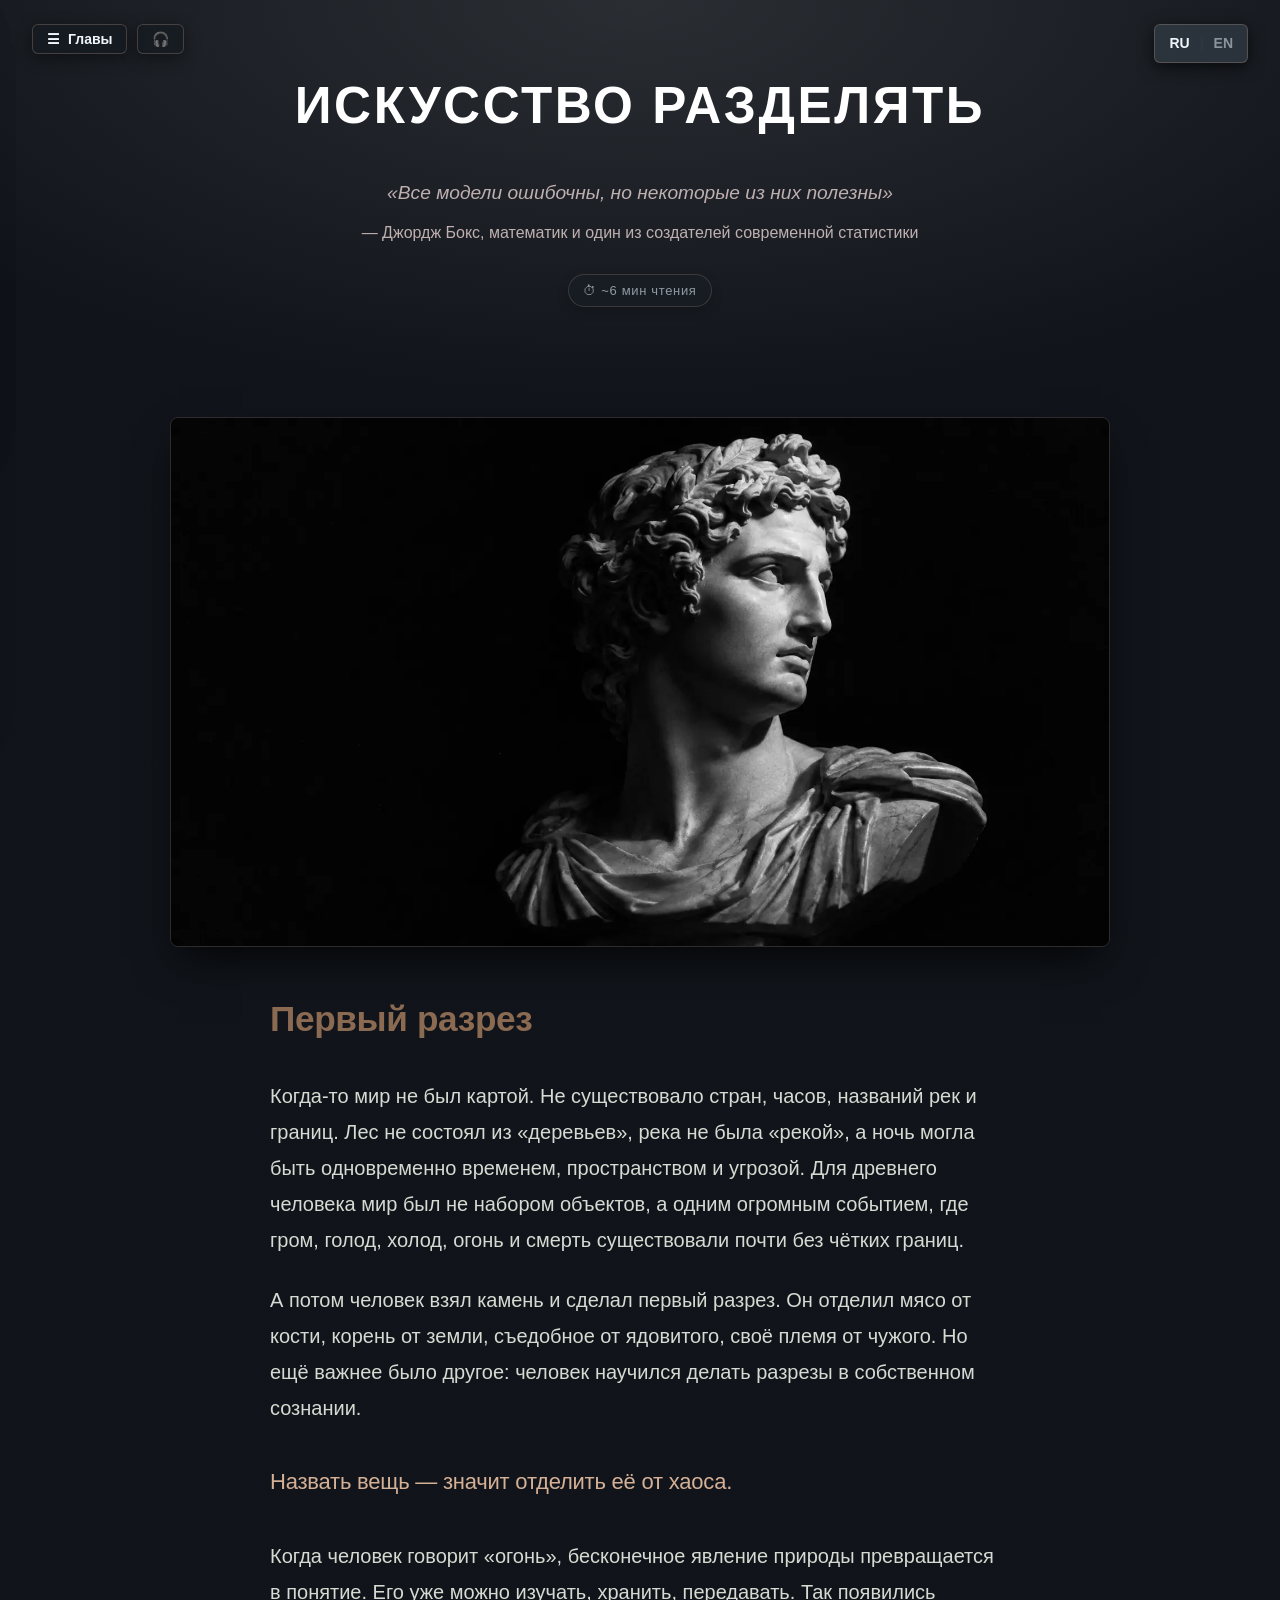
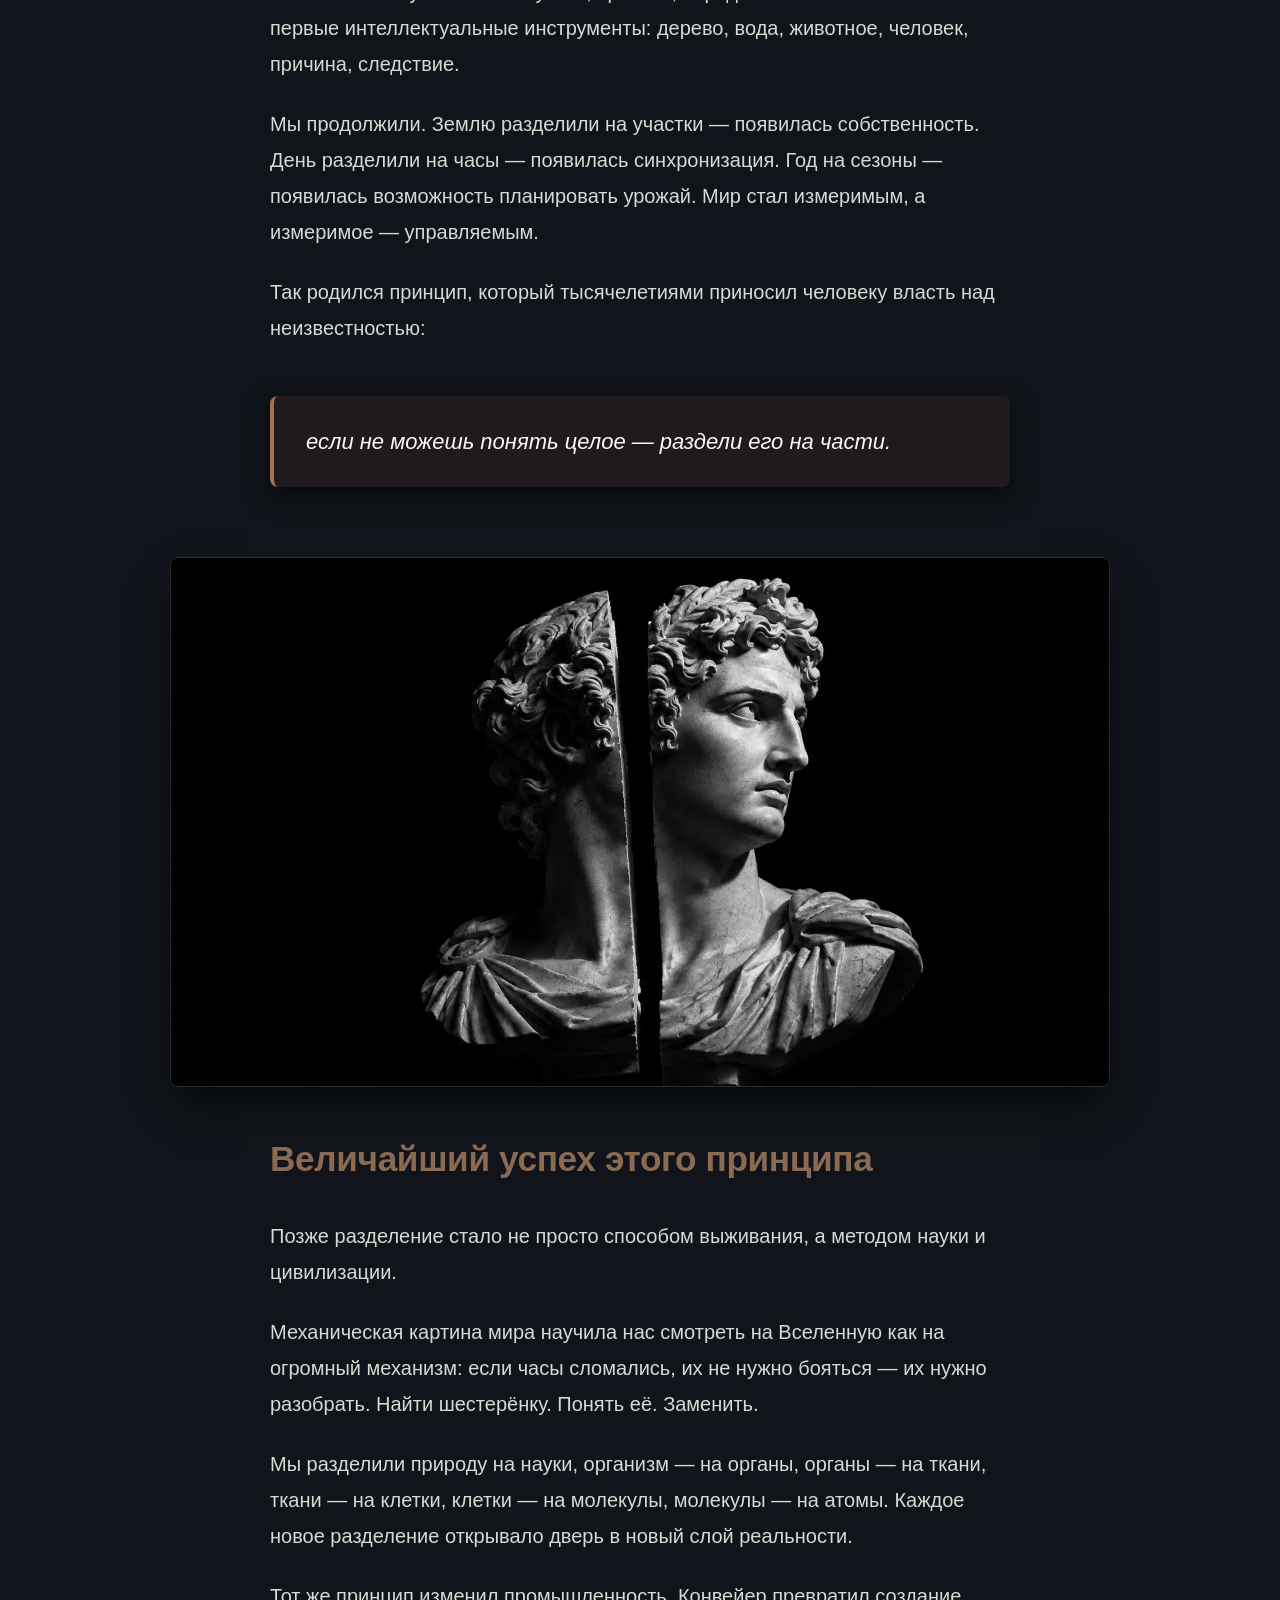
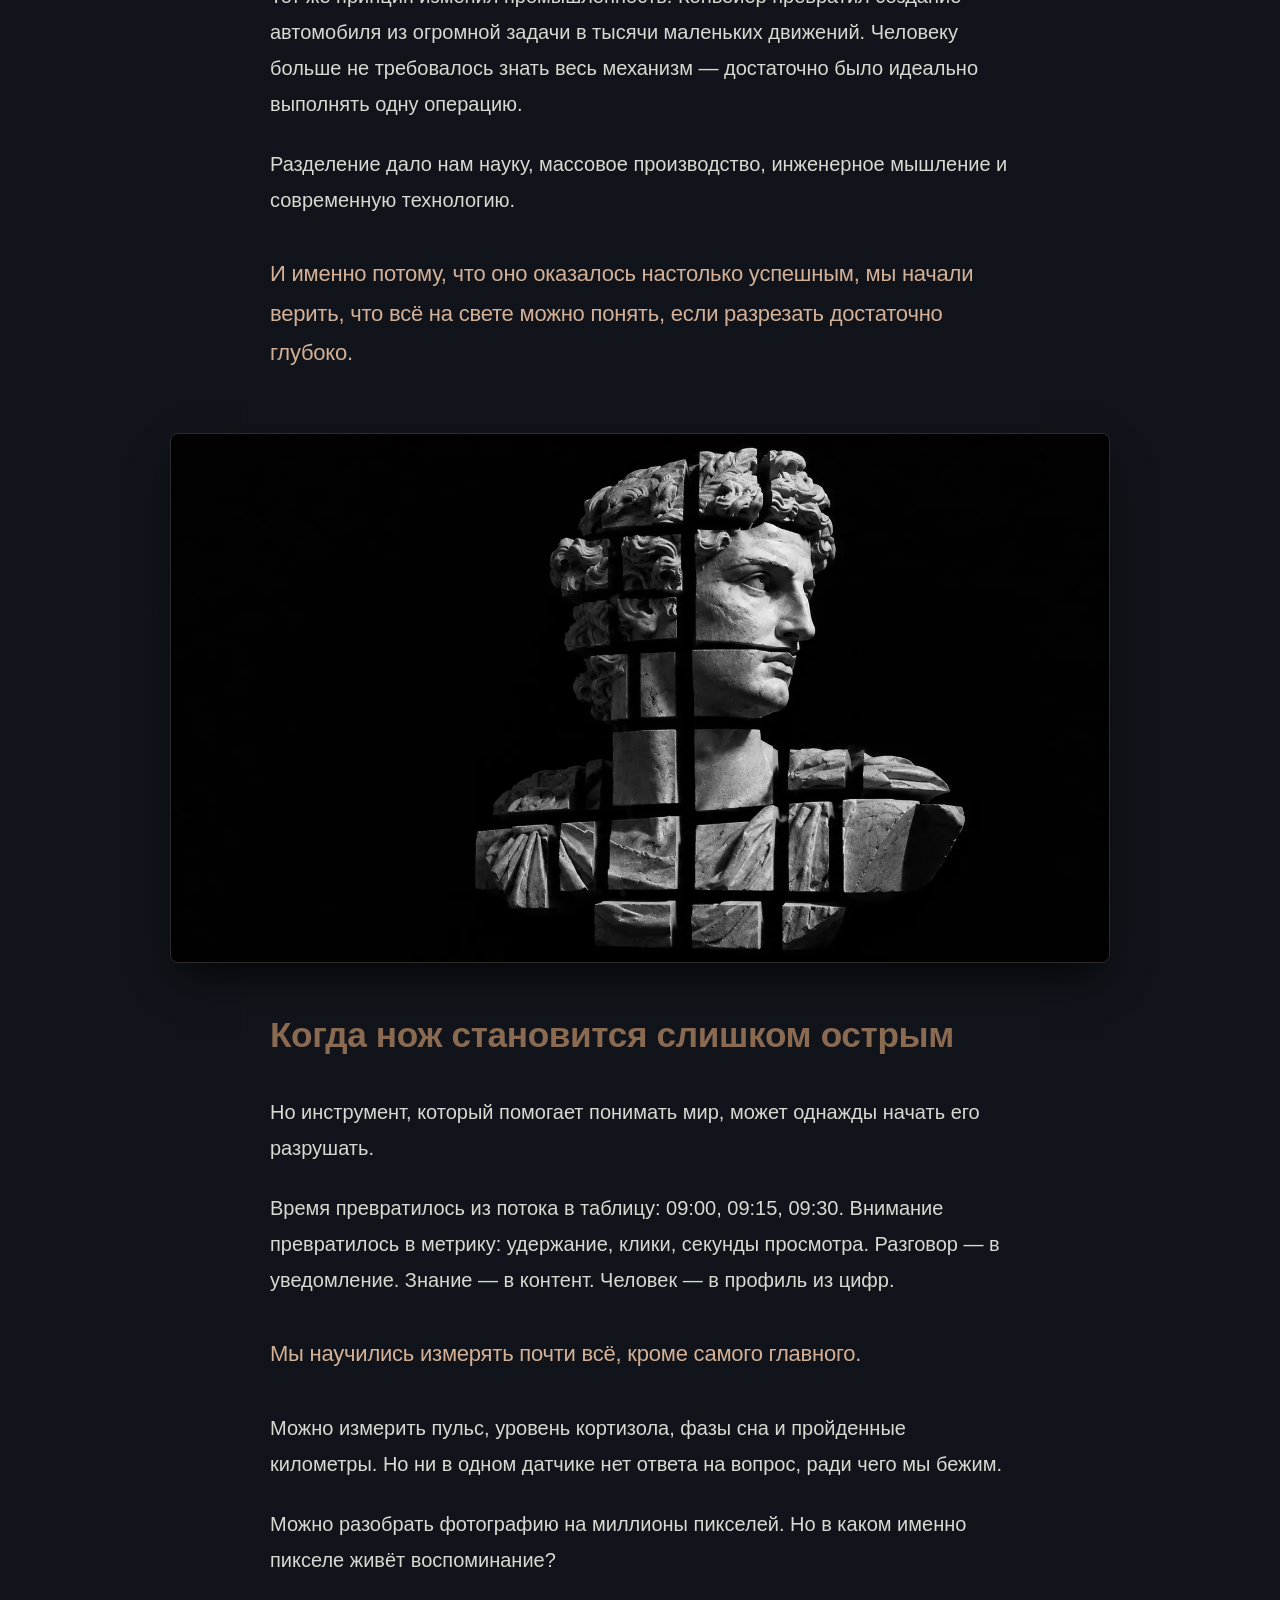
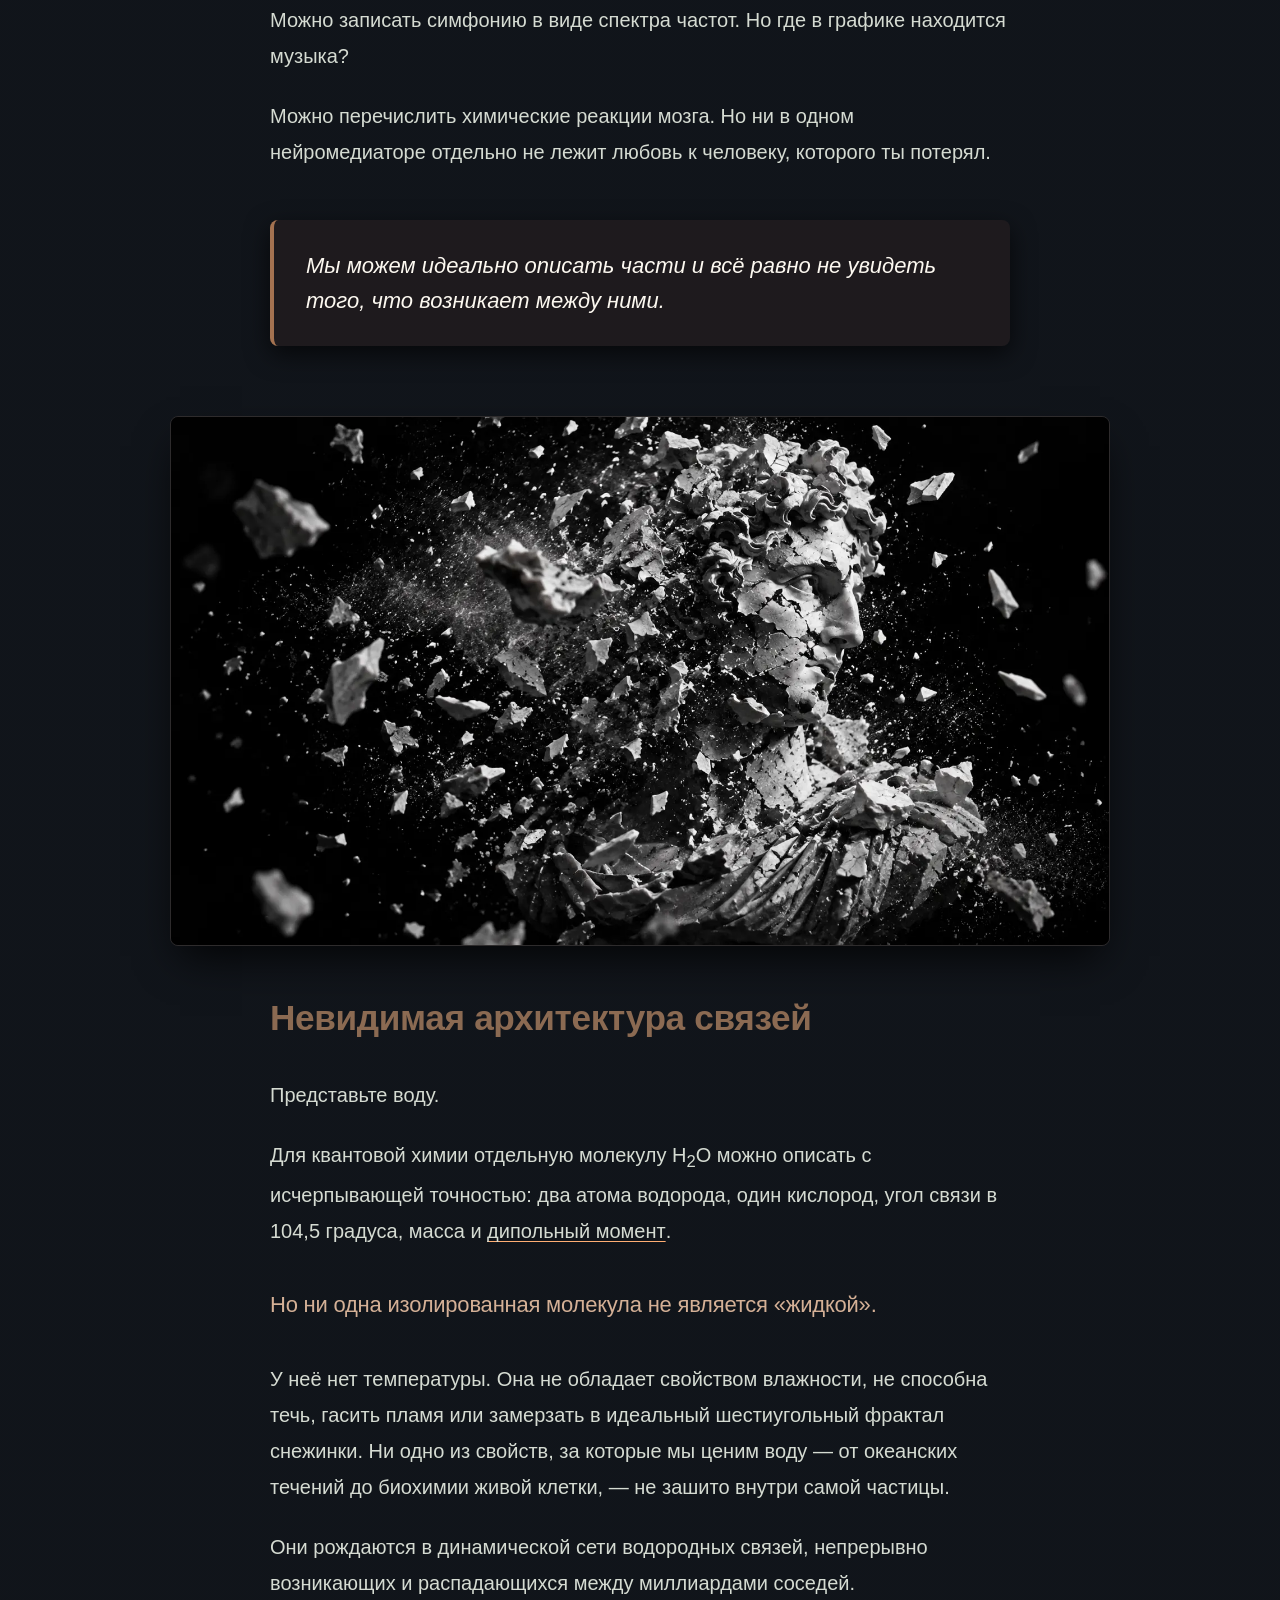
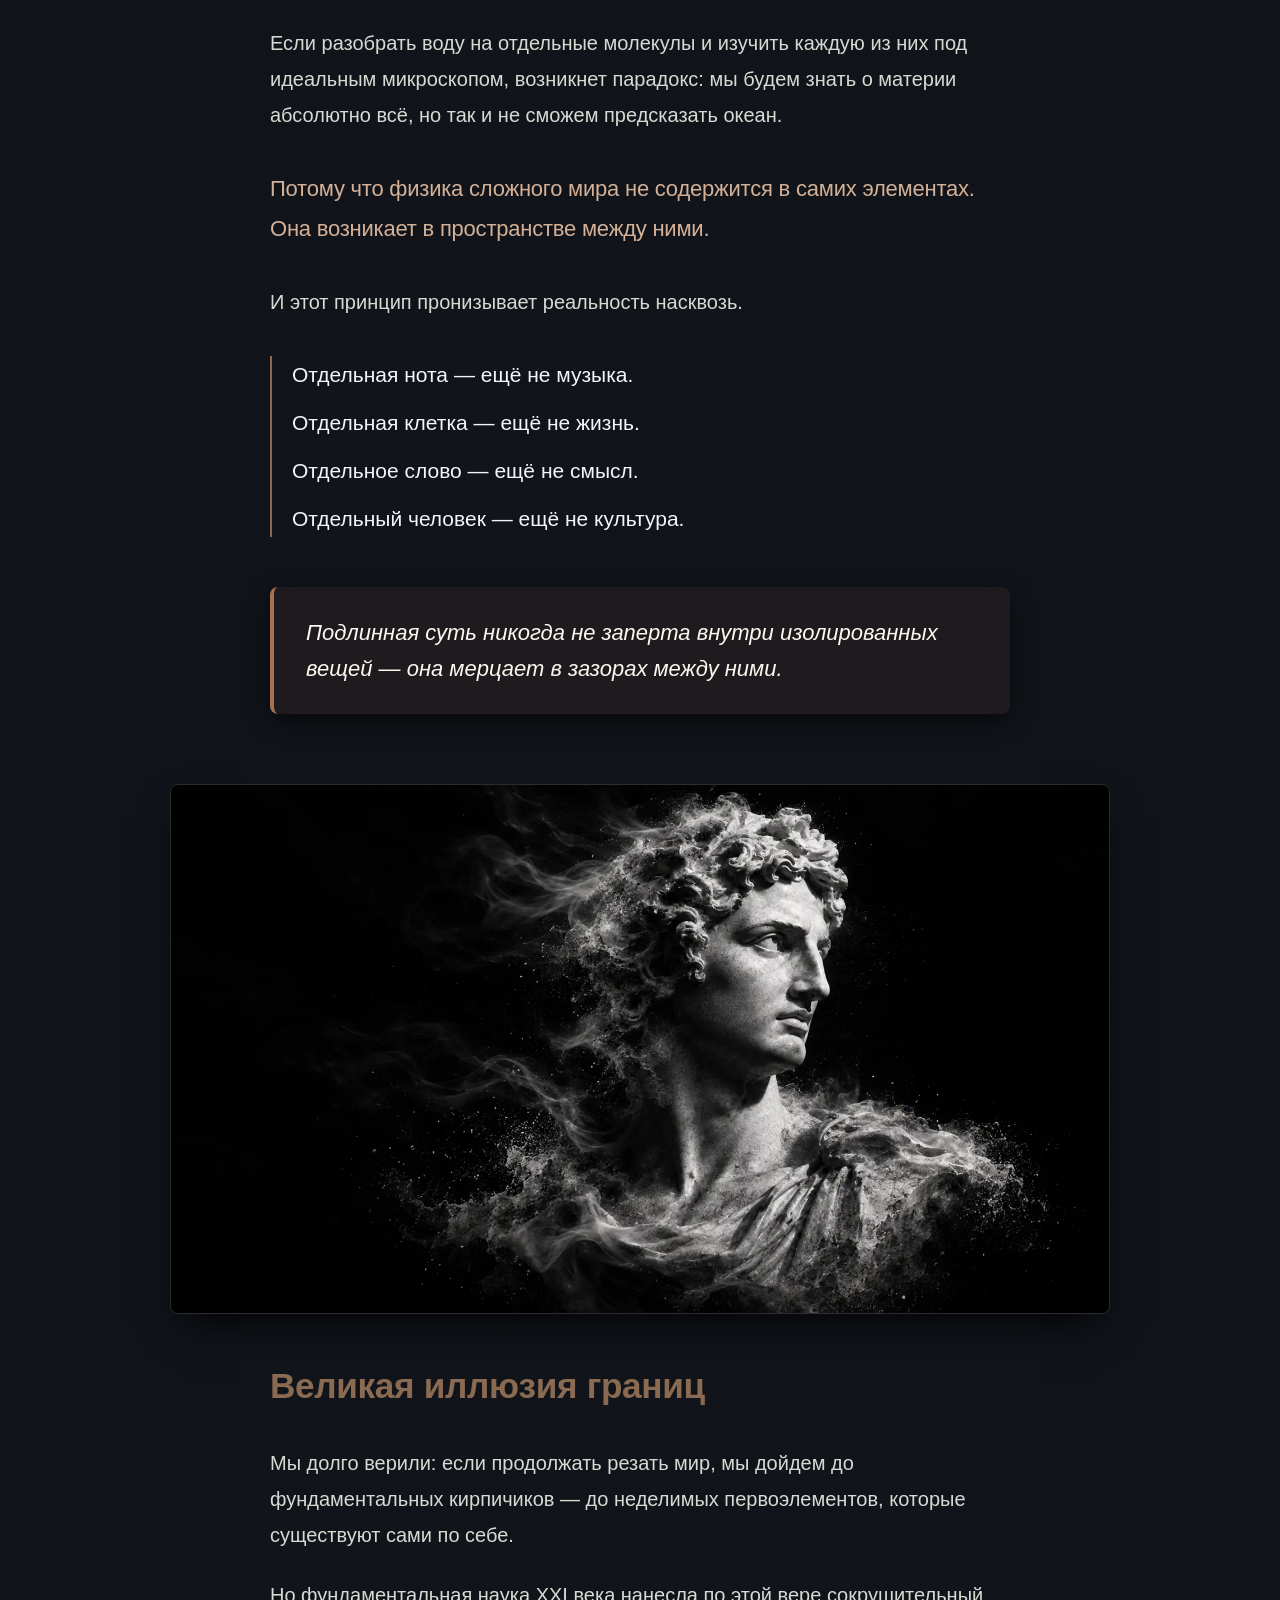
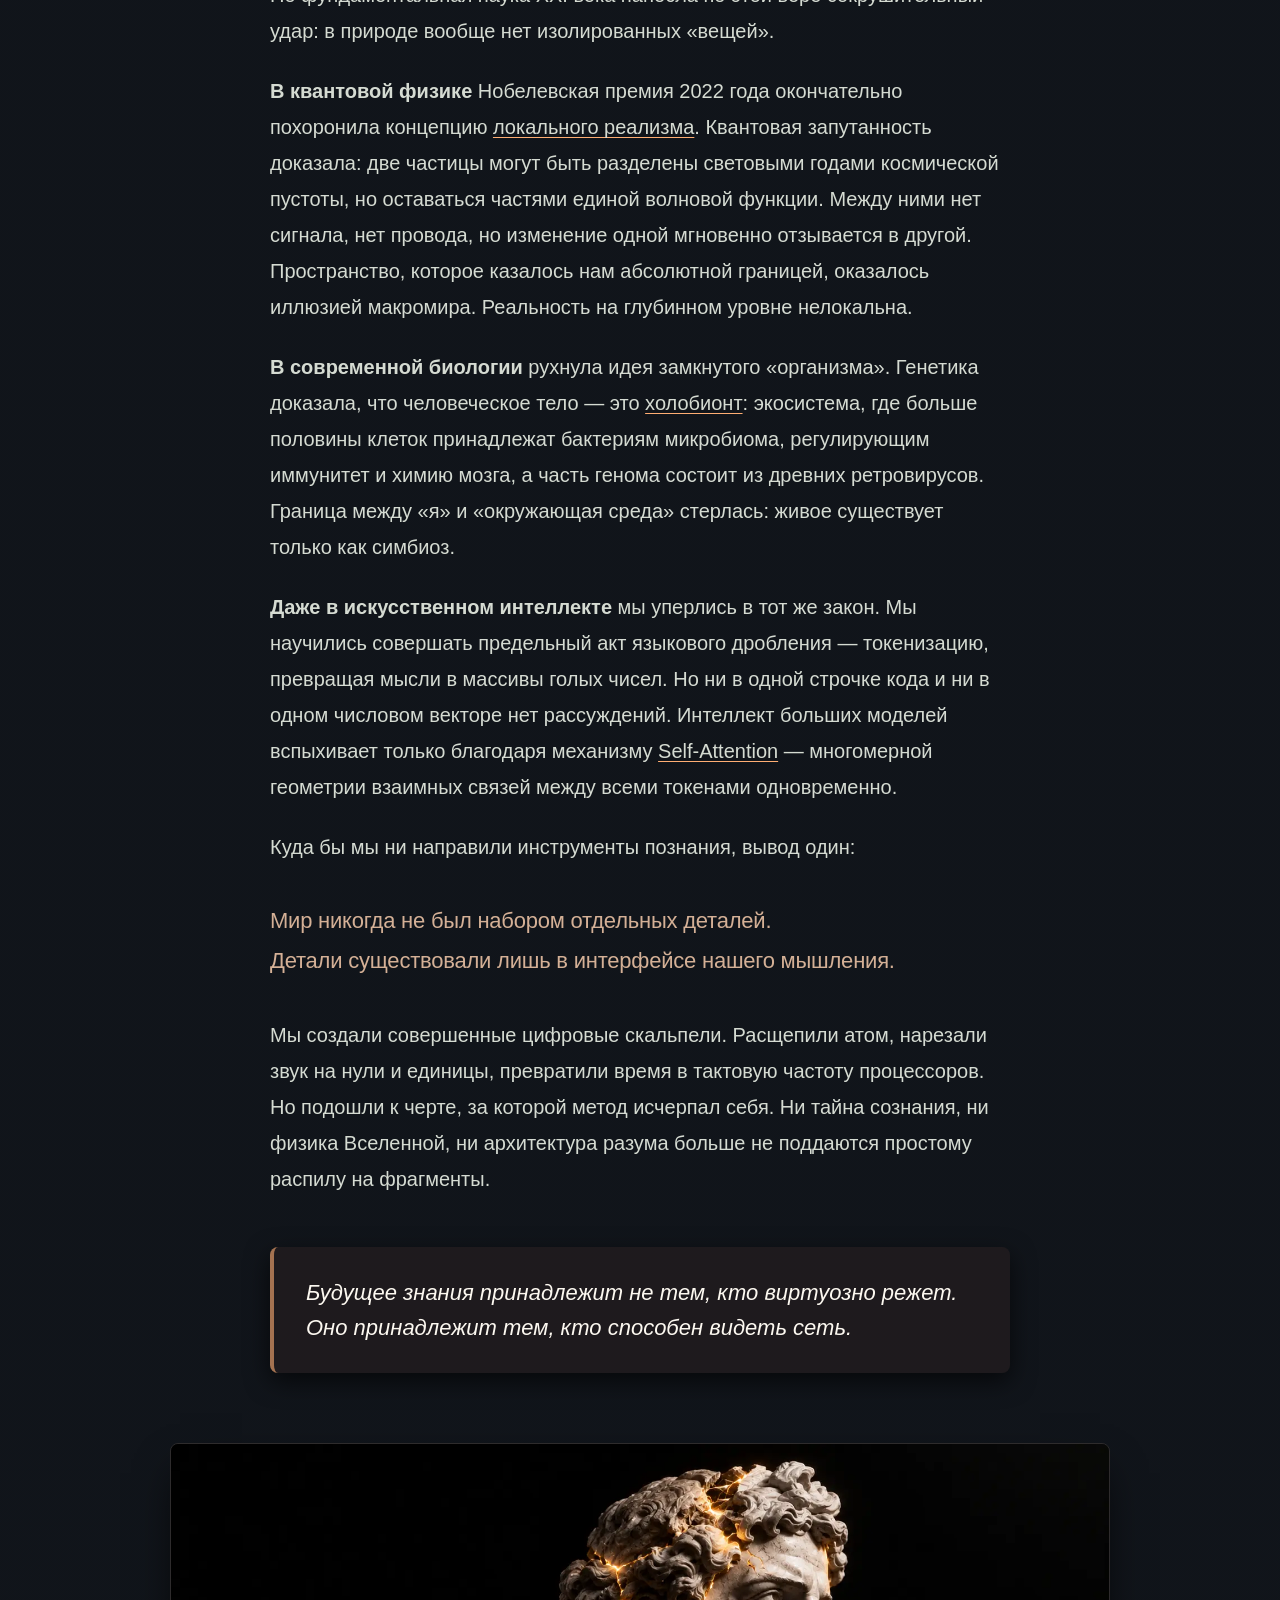
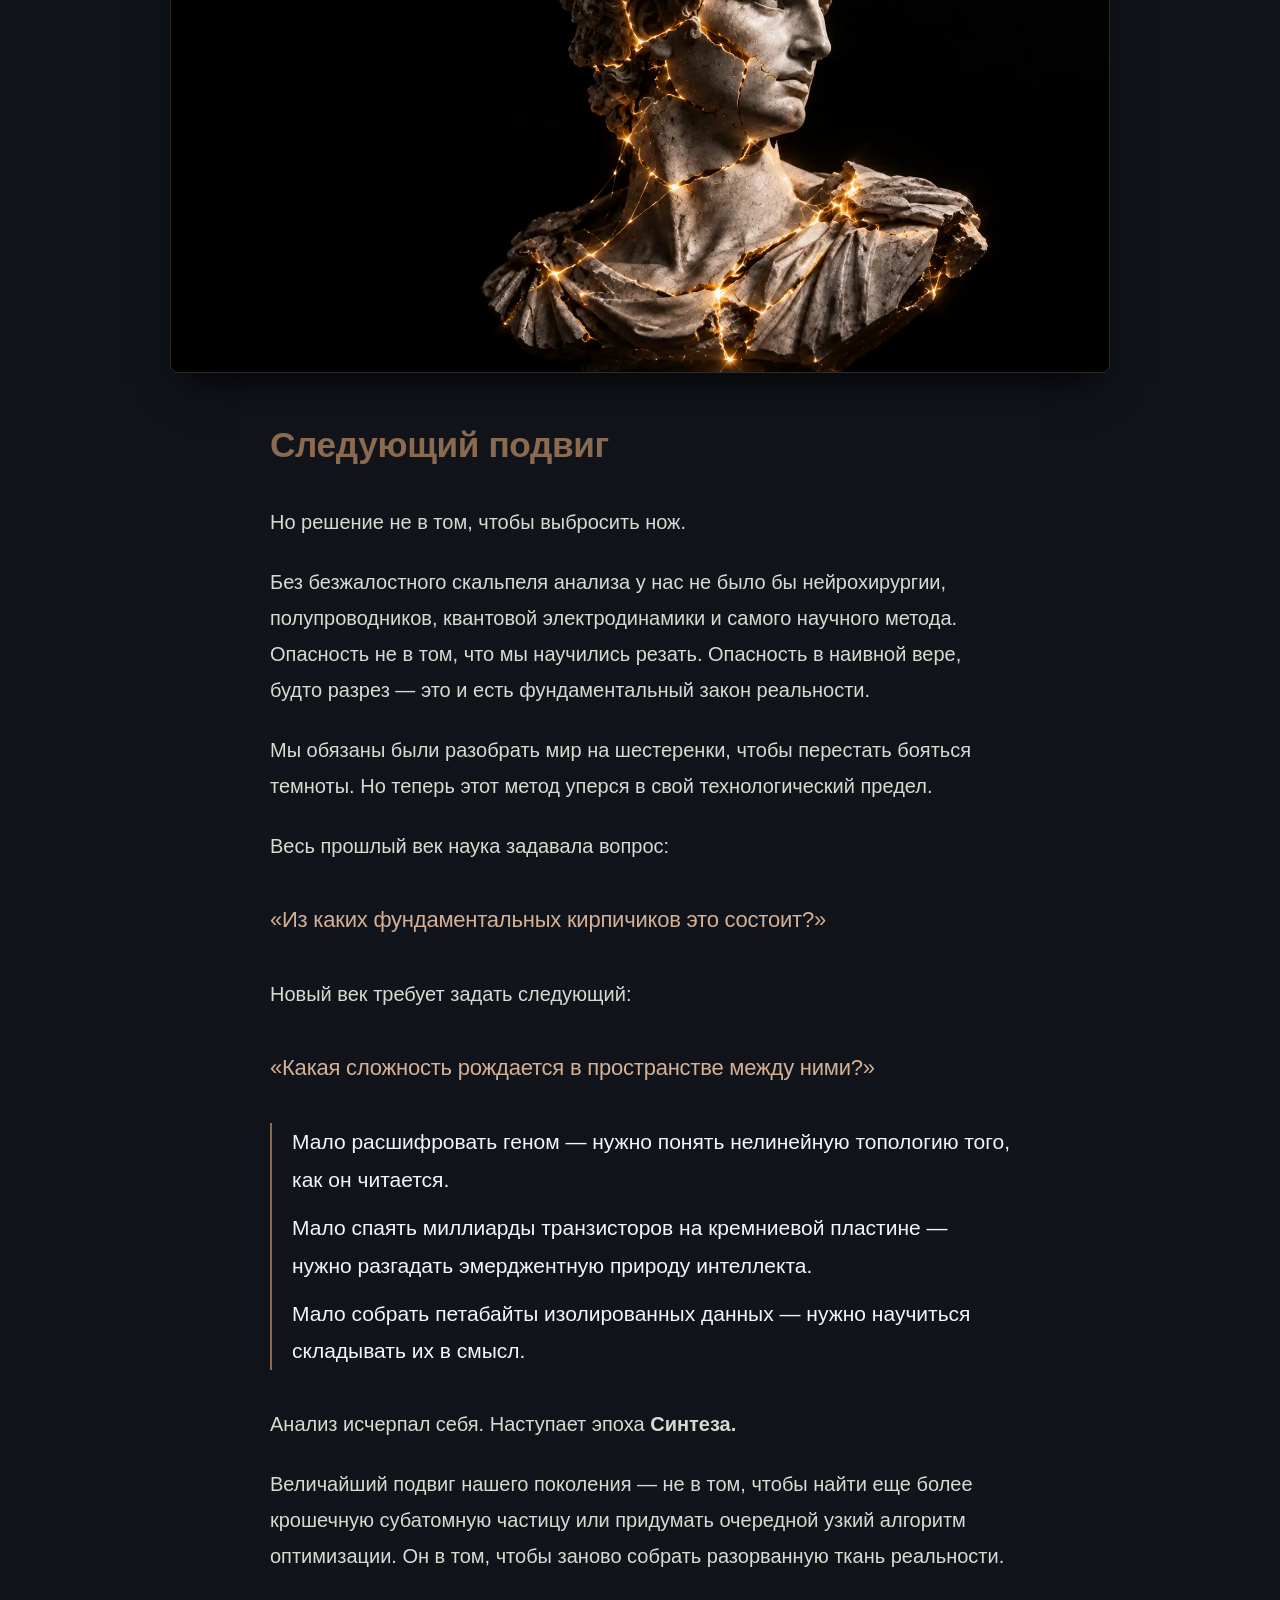
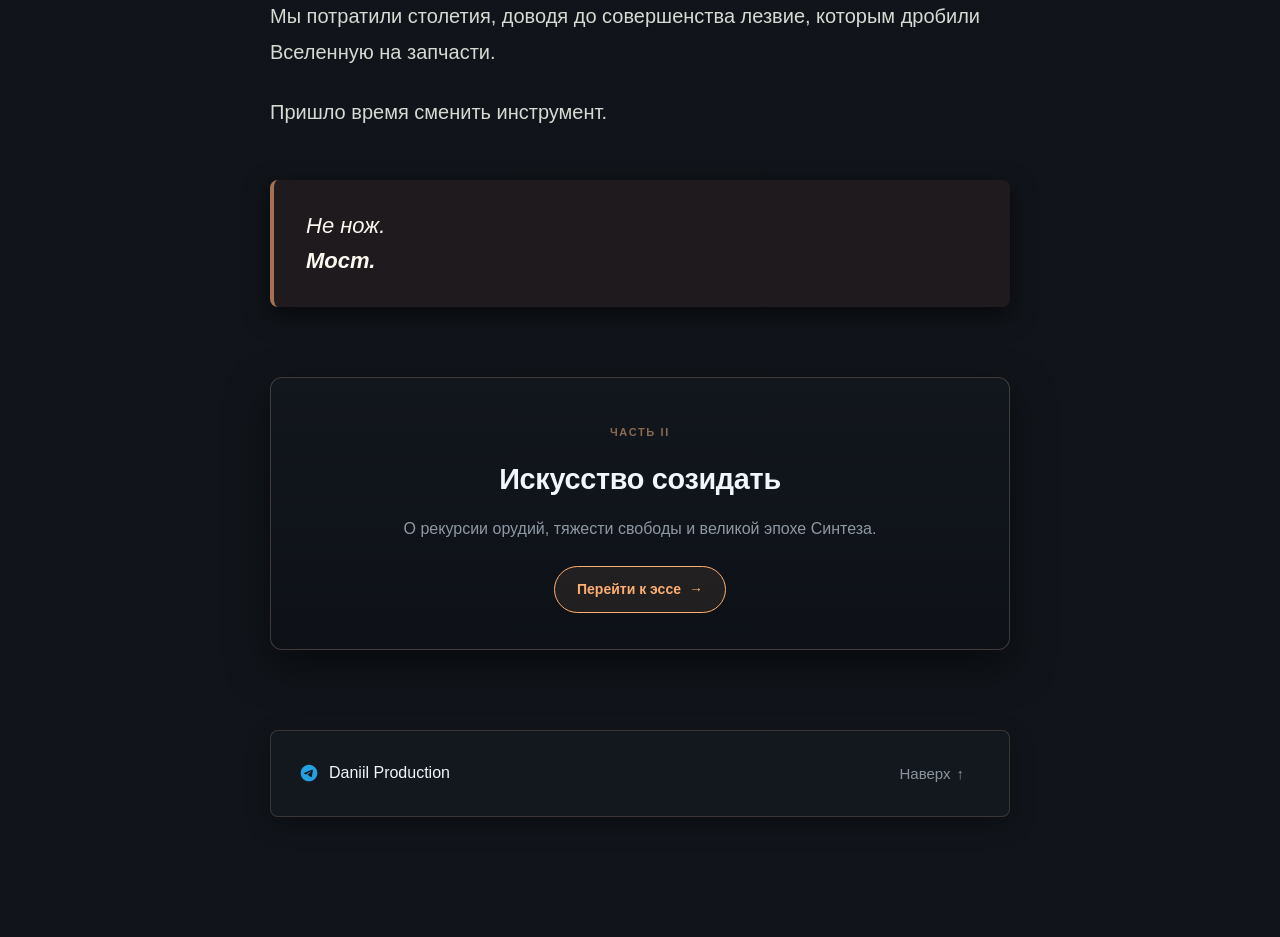
==== commit 0ed9e337: "Add files via upload" ====
--- a/ru/index.html
+++ b/ru/index.html
@@ -96,6 +96,7 @@
             <span class="series-label">СЕРИЯ ЭССЕ</span>
             <a href="https://division.daniilproduction.com/ru/" class="series-link active">I. Искусство разделять</a>
             <a href="https://creation.daniilproduction.com/ru/" class="series-link">II. Искусство созидать</a>
+            <a href="https://continue.daniilproduction.com/ru/" class="series-link">III. Искусство продолжаться</a>
         </div>
 
     </aside>
